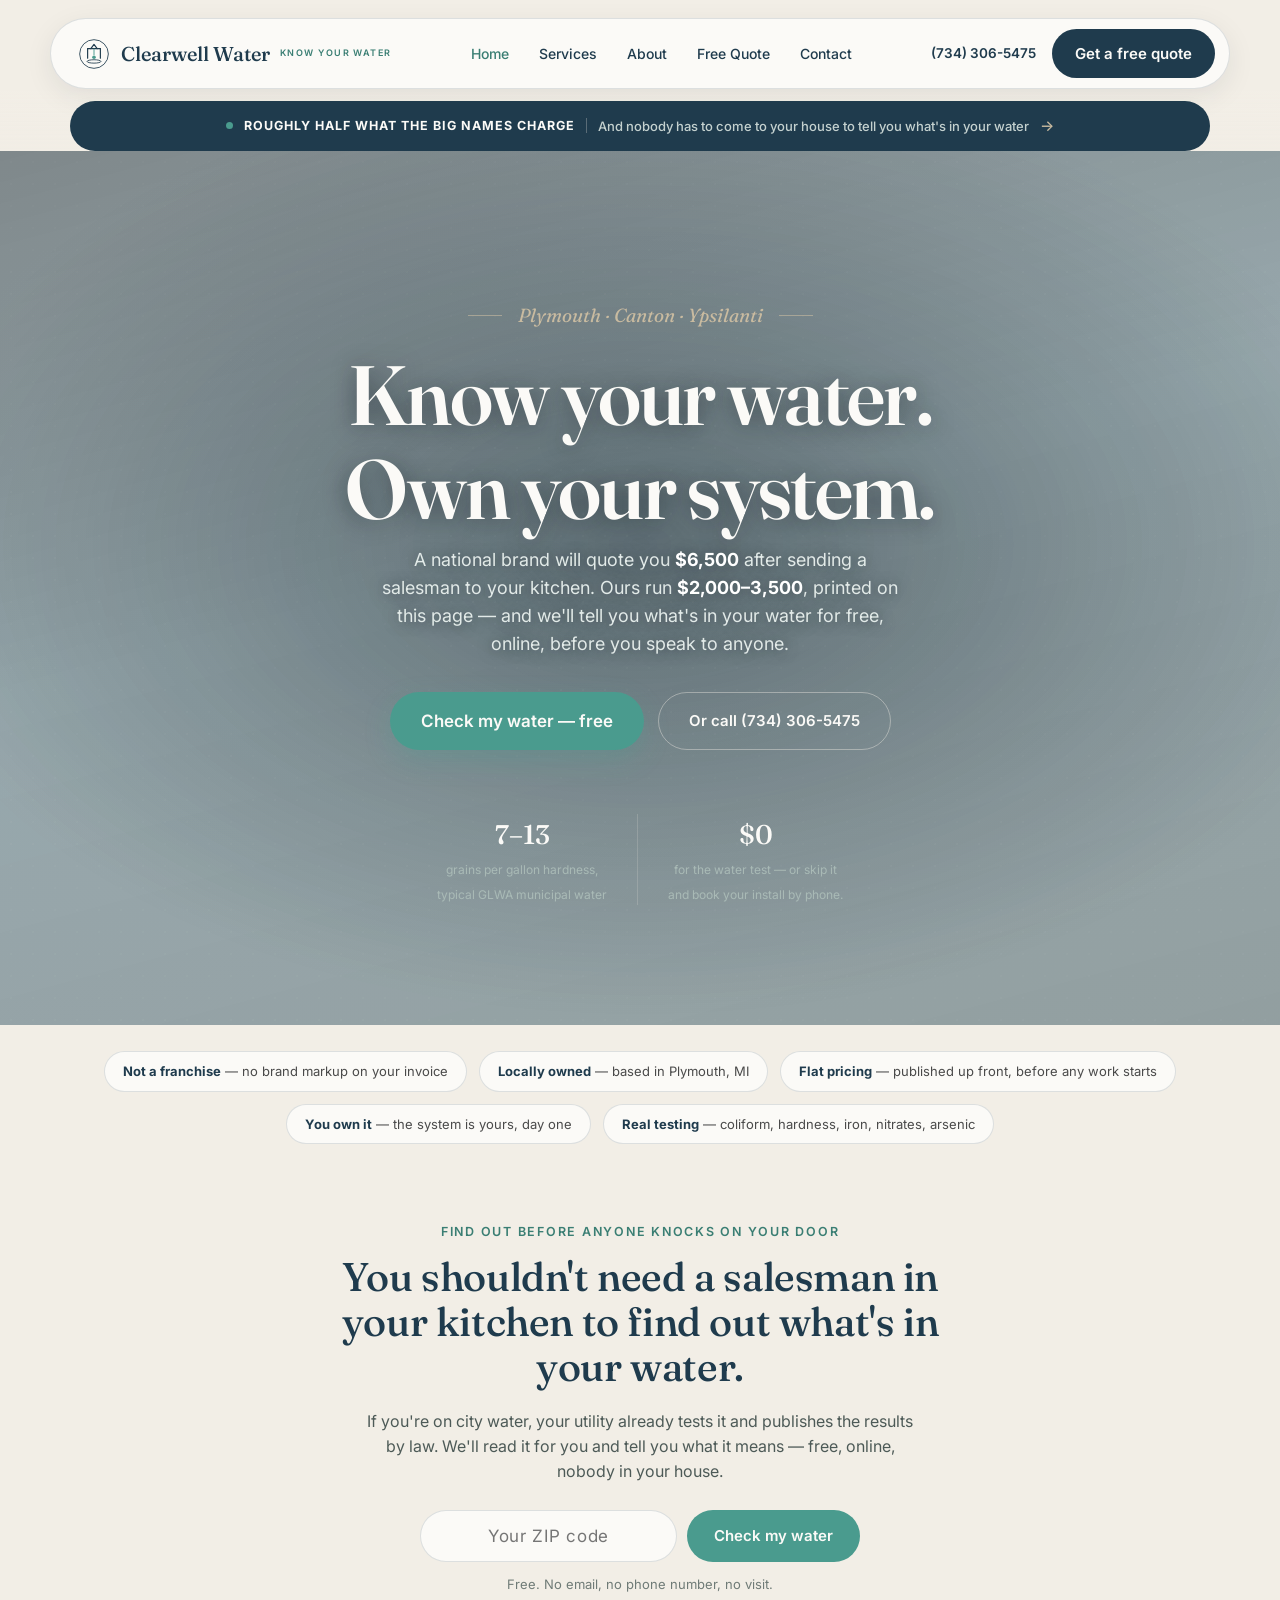
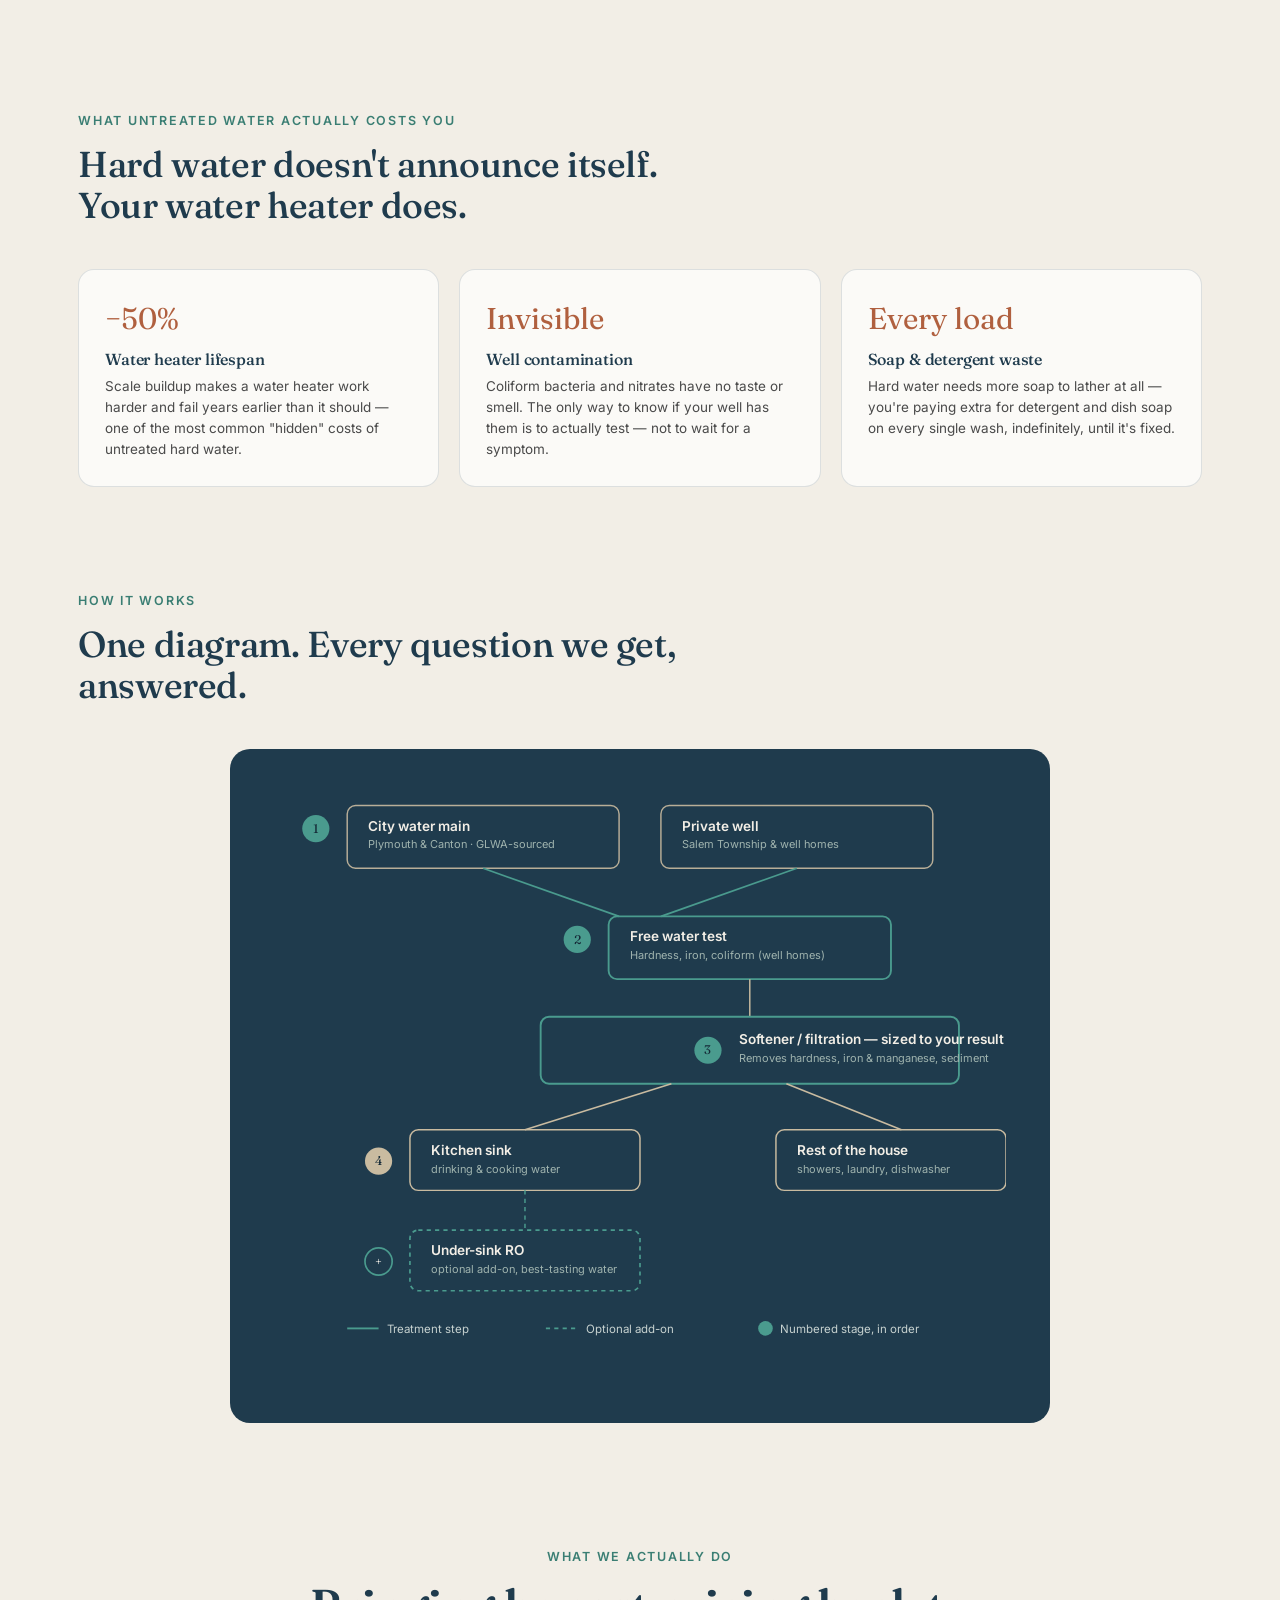
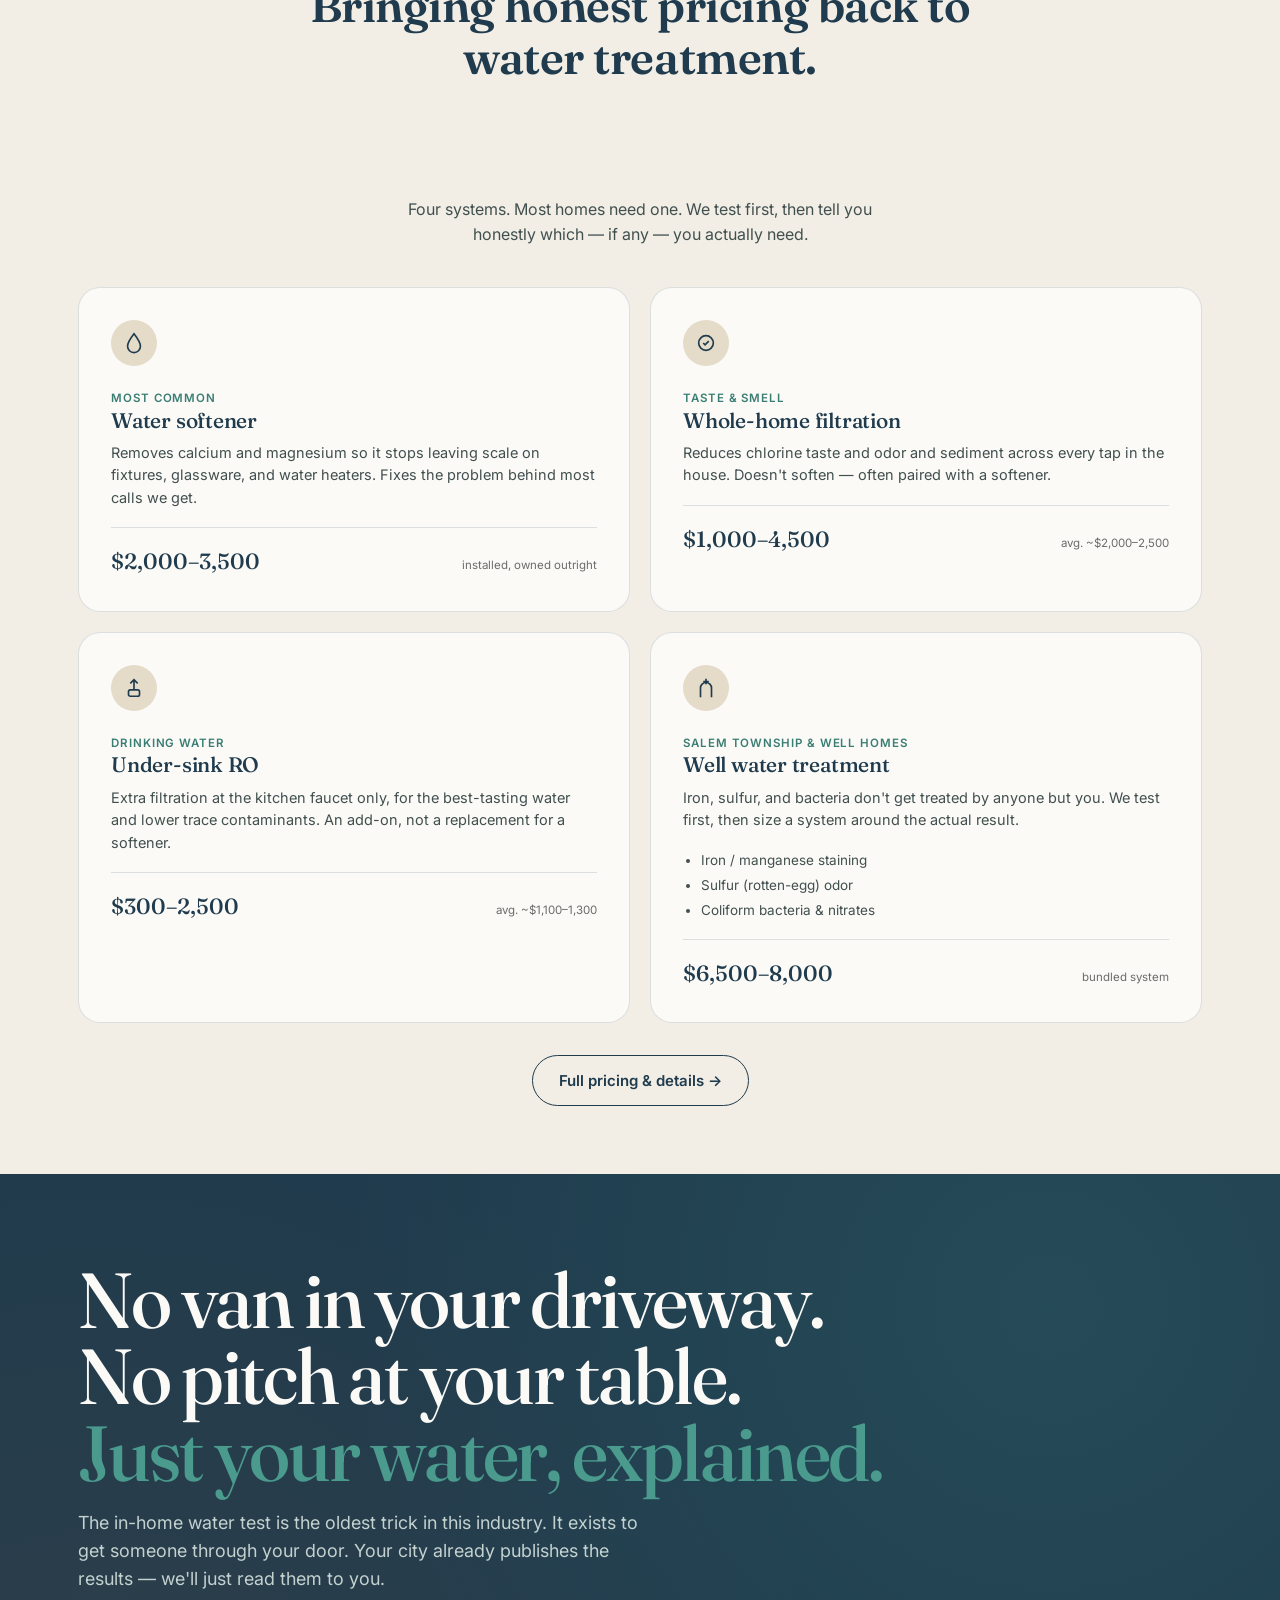
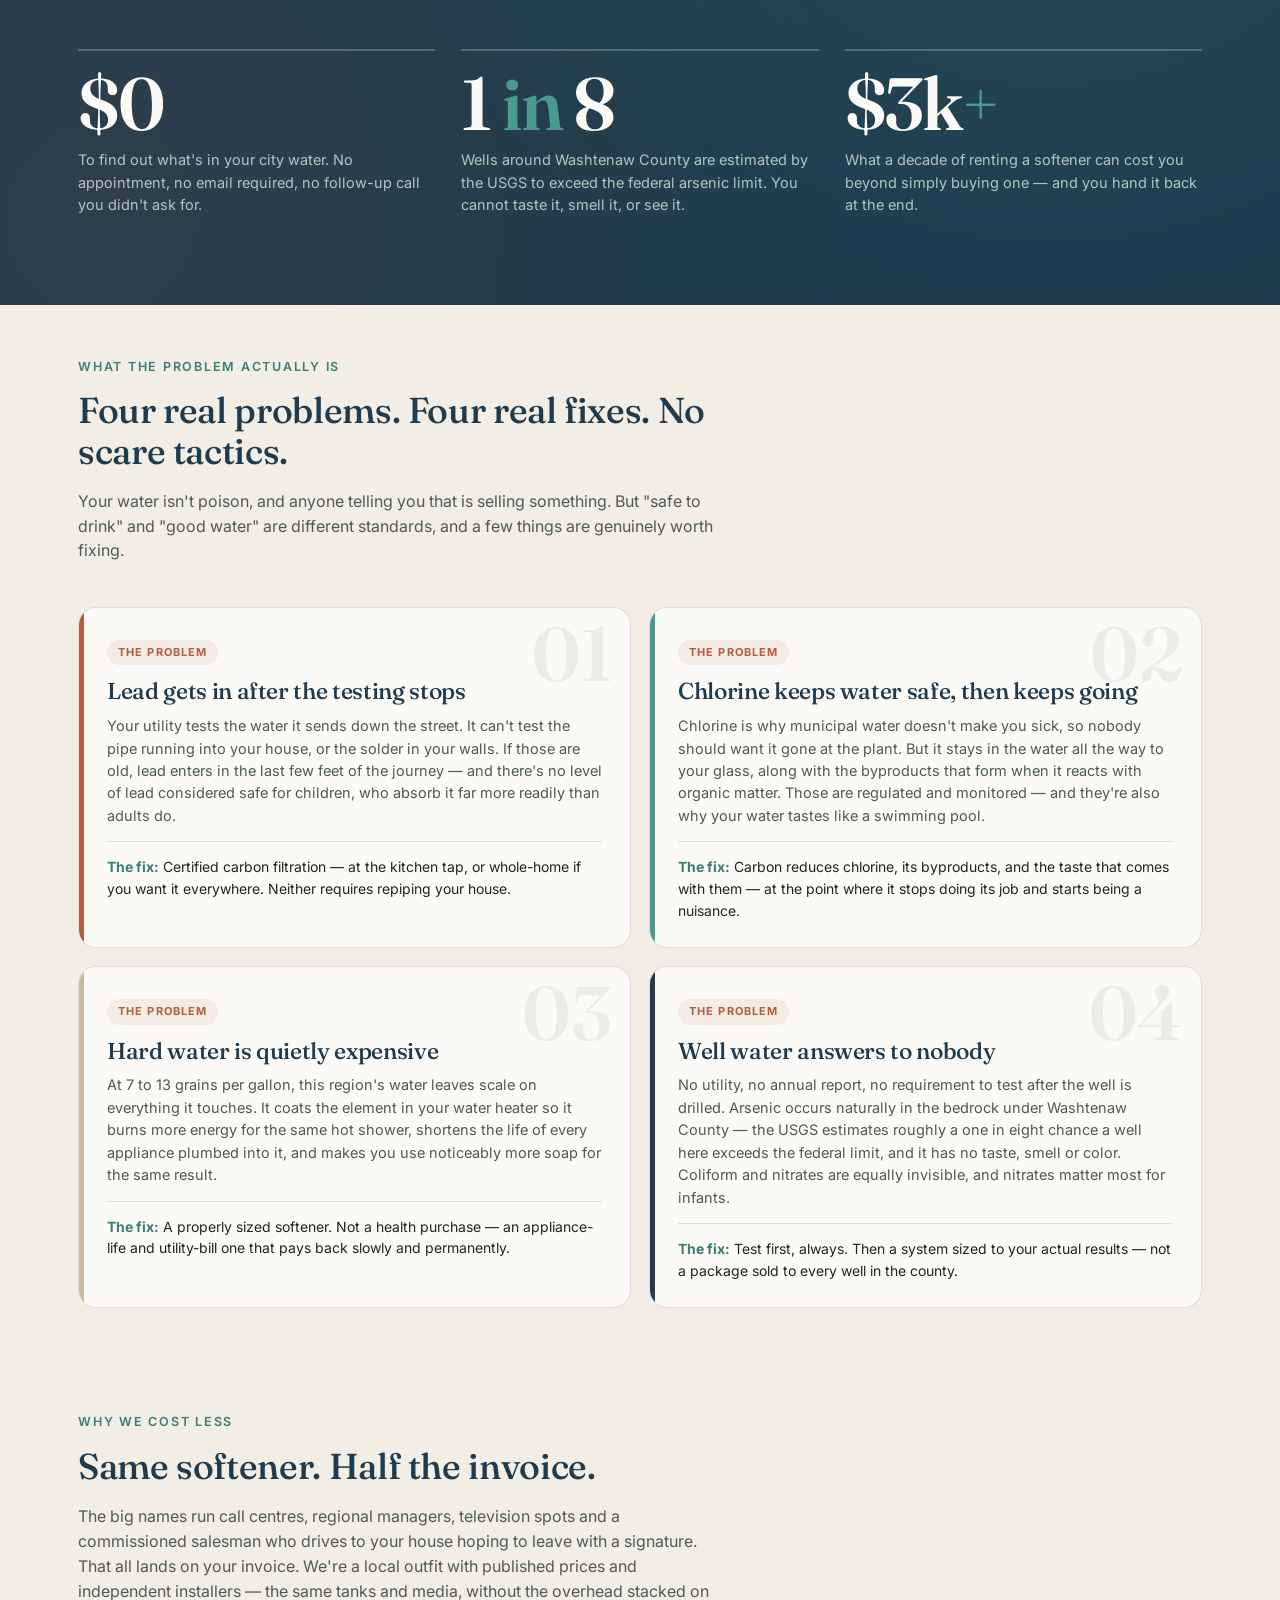
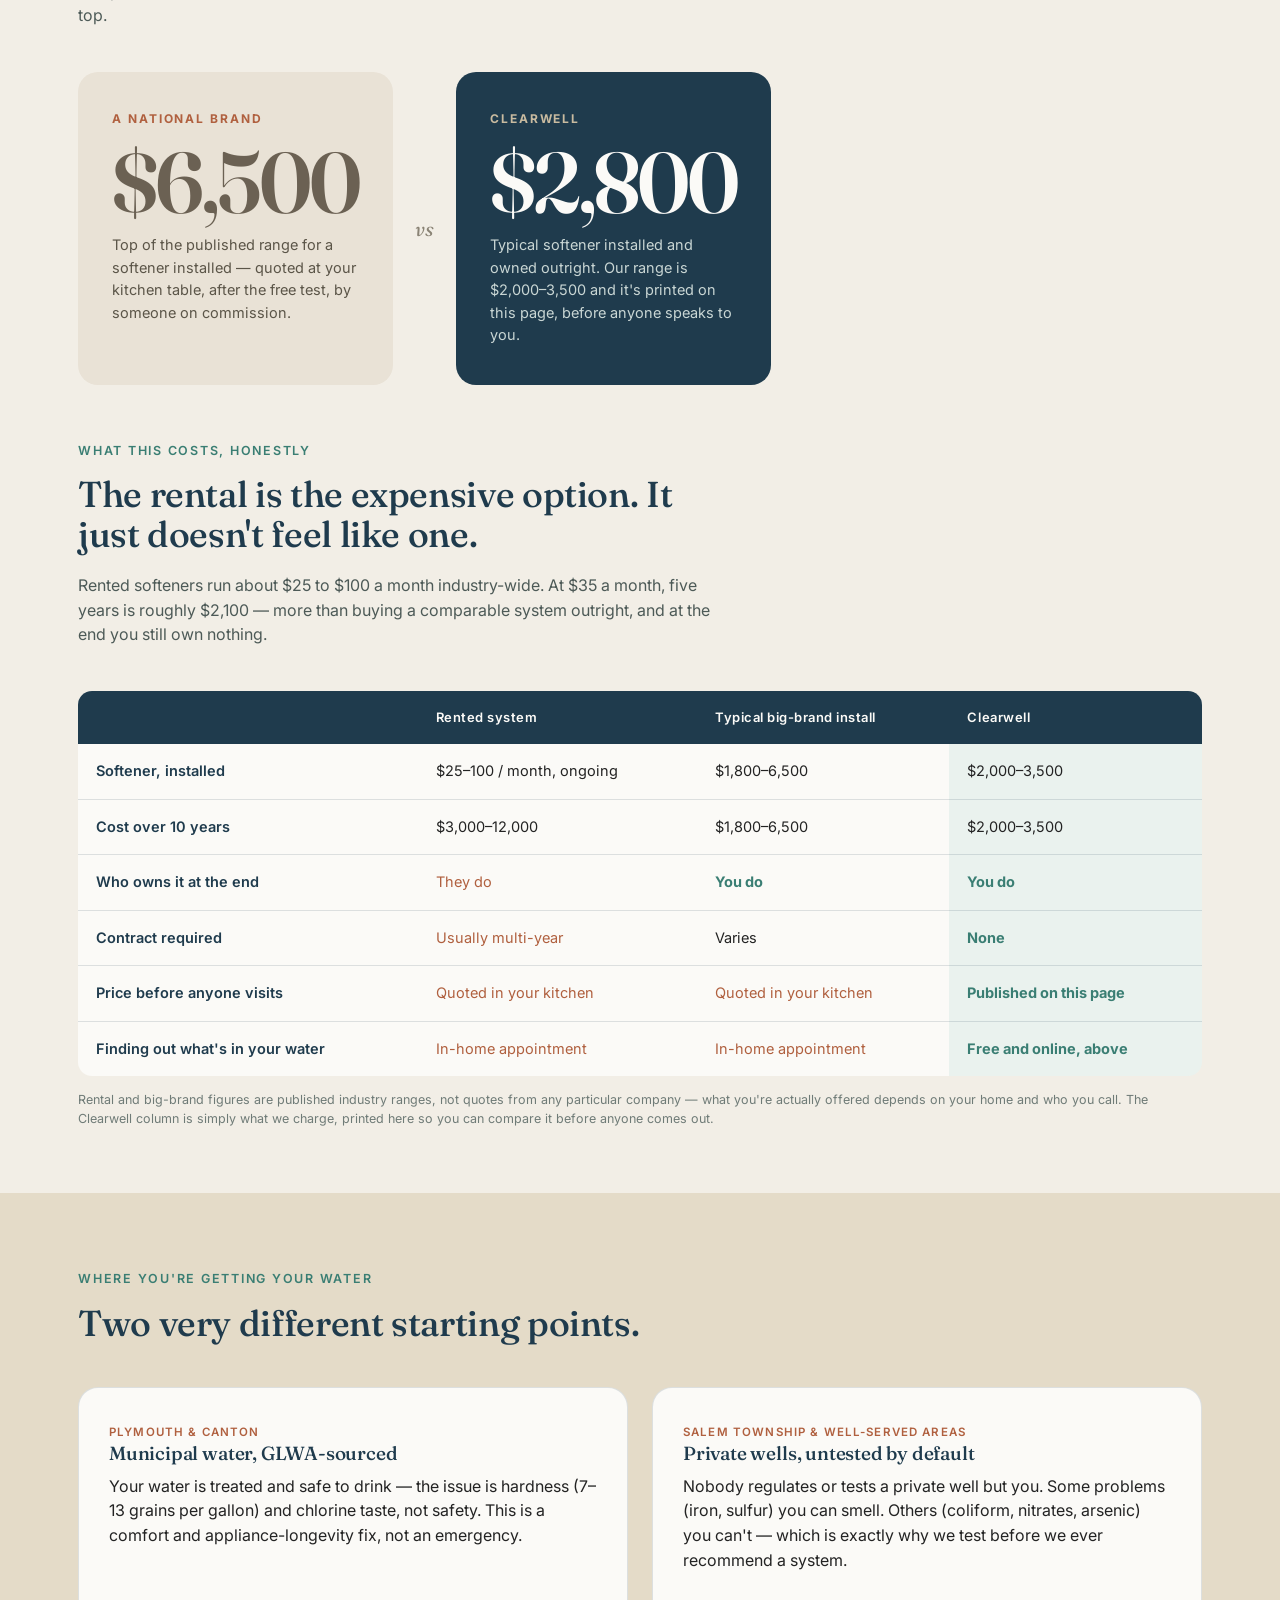
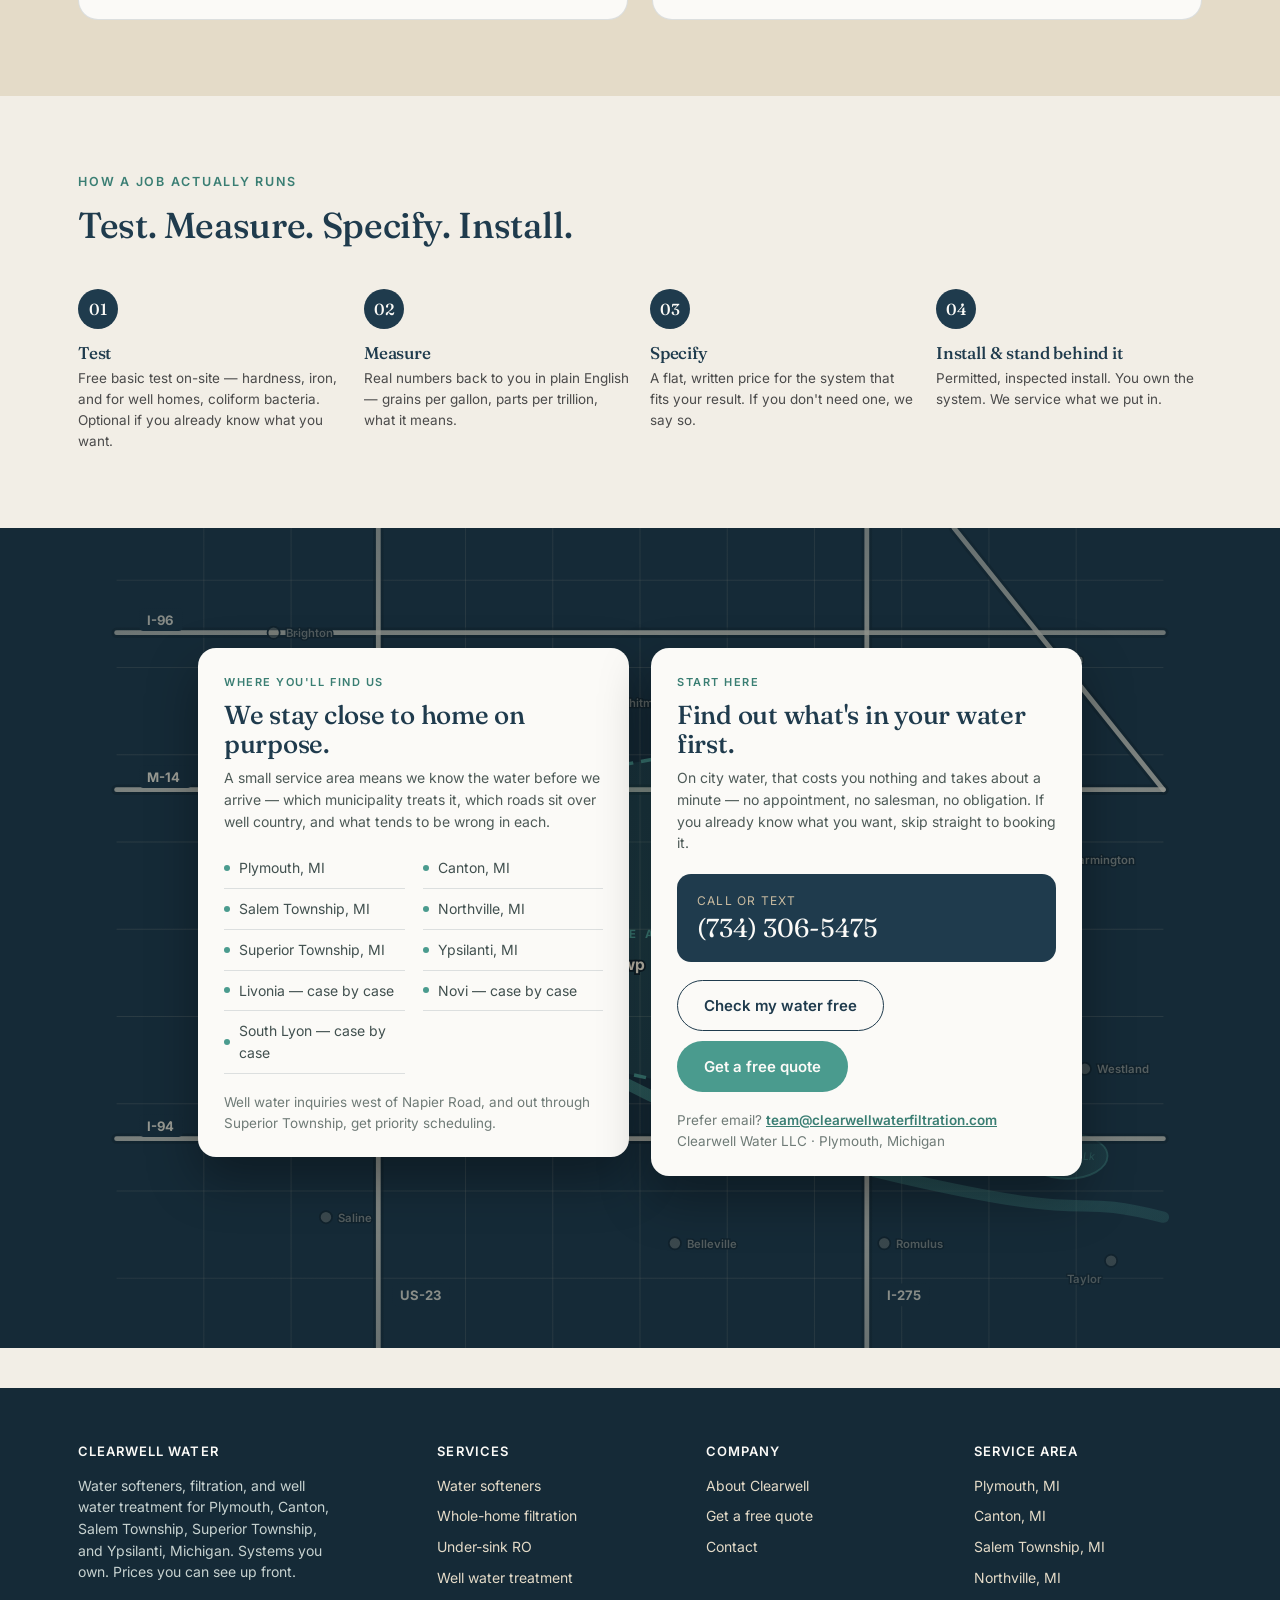
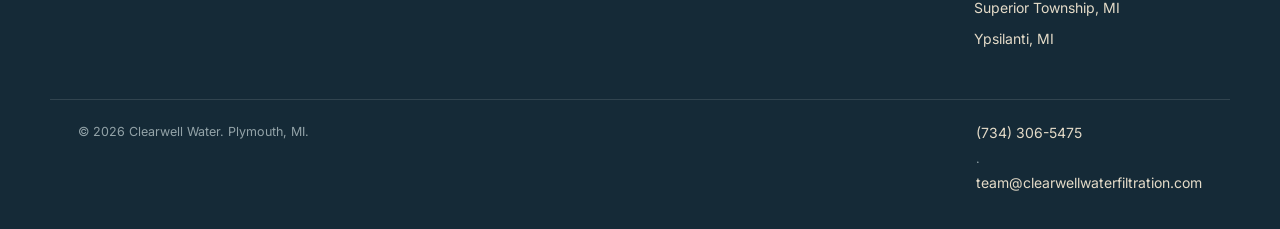
==== index.html @ 659367fb "Stop the header nav colliding at laptop widths The pill nav relied on space-between alone, so as roo" ====
<!DOCTYPE html>
<html lang="en">
<head>
<meta charset="UTF-8">
<meta name="viewport" content="width=device-width, initial-scale=1.0">
<title>Clearwell Water | Water Softeners &amp; Well Water Treatment in Plymouth &amp; Canton, MI</title>
<meta name="description" content="Water softeners, whole-home filtration, and well water treatment for Plymouth, Canton, Salem Township, Superior Township, and Ypsilanti, Michigan. Real testing, flat pricing, systems you own outright.">
<link rel="canonical" href="https://clearwellwaterfiltration.com/">
<meta property="og:title" content="Clearwell Water | Know Your Water. Own Your System.">
<meta property="og:description" content="Water softeners, filtration, and well water treatment for Plymouth, Canton, Salem Township, Superior Township, and Ypsilanti, MI. Flat published pricing. Call to book, or start with a free water test.">
<meta property="og:type" content="website">
<meta property="og:url" content="https://clearwellwaterfiltration.com/">
<style>
@import url('https://fonts.googleapis.com/css2?family=Fraunces:opsz,wght@9..144,300;9..144,400;9..144,500;9..144,600&family=Inter:wght@400;500;600&display=swap');

:root{
  --slate:#1F3B4D;
  --slate-deep:#152A37;
  --stone:#C9BBA0;
  --stone-light:#E4DBC8;
  --teal:#4A9B8E;
  --teal-deep:#3A7E73;
  --bone:#F2EEE6;
  --bone-white:#FBFAF7;
  --ink:#232323;
  --clay:#B0603F;
  --line: rgba(31,59,77,0.14);
  --max: 1180px;
}

*{box-sizing:border-box;}
html{scroll-behavior:smooth;}
body{
  margin:0;
  background:var(--bone);
  color:var(--ink);
  font-family:'Inter', sans-serif;
  font-size:16px;
  line-height:1.55;
  -webkit-font-smoothing:antialiased;
}
h1,h2,h3,h4{
  font-family:'Fraunces', serif;
  font-weight:500;
  color:var(--slate);
  line-height:1.12;
  margin:0 0 0.5em;
  letter-spacing:-0.01em;
}
p{margin:0 0 1em;}
a{color:inherit;}
img{max-width:100%; display:block;}
.wrap{max-width:var(--max); margin:0 auto; padding:0 28px;}
.eyebrow{
  font-family:'Inter', sans-serif;
  font-size:12.5px;
  font-weight:600;
  letter-spacing:0.14em;
  text-transform:uppercase;
  color:var(--teal-deep);
  display:block;
  margin-bottom:14px;
}
.btn{
  display:inline-flex;
  align-items:center;
  gap:8px;
  font-family:'Inter', sans-serif;
  font-weight:600;
  font-size:15px;
  padding:13px 26px;
  border-radius:44px;
  text-decoration:none;
  border:1.5px solid transparent;
  cursor:pointer;
  transition:transform .15s ease, background .15s ease, border-color .15s ease;
}
.btn:hover{transform:translateY(-1px);}
.btn:focus-visible{outline:2px solid var(--teal); outline-offset:3px;}
.btn-primary{background:var(--slate); color:var(--bone-white);}
.btn-primary:hover{background:var(--slate-deep);}
.btn-outline{background:transparent; border-color:var(--slate); color:var(--slate);}
.btn-outline:hover{background:var(--slate); color:var(--bone-white);}
.btn-teal{background:var(--teal); color:var(--bone-white);}
.btn-teal:hover{background:var(--teal-deep);}
.btn-xl{font-size:17px; padding:18px 38px; box-shadow:0 10px 26px rgba(74,155,142,.32);}

/* ---------- Header (floating pill nav) ---------- */
.header-perch{position:sticky; top:0; z-index:50; padding:18px 20px 0; background:linear-gradient(var(--bone) 60%, transparent);}
header.site{
  max-width:var(--max); margin:0 auto;
  background:var(--bone-white); border-radius:60px; border:1px solid var(--line);
  box-shadow:0 8px 28px rgba(21,42,55,0.08);
  padding:0 8px 0 26px;
}
/* gap, not just space-between: when the pill runs short of room the items
   were butting into each other instead of staying legible. */
.nav{display:flex; align-items:center; justify-content:space-between; gap:28px; padding:10px 0;}
.logo{
  display:flex; align-items:center; gap:10px; flex:none;
  font-family:'Fraunces', serif; font-weight:500; font-size:20px; color:var(--slate);
  text-decoration:none;
}
.logo .mark{width:34px; height:34px; flex:none;}
.logo > span, .logo{white-space:nowrap;}
.logo small{
  display:block; font-family:'Inter'; font-weight:600; font-size:9px;
  letter-spacing:0.16em; color:var(--teal-deep); margin-top:-2px;
}
nav.links{display:flex; align-items:center; gap:30px; flex:none;}
nav.links a{
  text-decoration:none; color:var(--slate); font-size:14px; font-weight:500;
  position:relative; padding:4px 0; white-space:nowrap;
}
nav.links a.active,nav.links a:hover{color:var(--teal-deep);}
.nav-cta{display:flex; align-items:center; gap:16px; flex:none;}
.nav-phone{font-size:13.5px; font-weight:600; color:var(--slate); text-decoration:none; white-space:nowrap;}
.nav-cta .btn-primary{border-radius:40px; padding:12px 22px;}
.burger{display:none; background:none; border:none; cursor:pointer; padding:6px;}
.burger span{display:block; width:22px; height:2px; background:var(--slate); margin:5px 0;}
.nav-call{display:none;}

.announce{
  max-width:calc(var(--max) - 40px); margin:12px auto 0; background:var(--slate);
  border-radius:40px; padding:13px 26px; display:flex; align-items:center;
  justify-content:center; gap:11px; text-decoration:none;
  transition:background .2s ease, transform .12s ease;
}
.announce:hover{background:var(--slate-deep); transform:translateY(-1px);}
.announce span{color:var(--bone-white); font-size:13px; font-weight:500;}
.announce .dot{width:7px; height:7px; border-radius:50%; background:var(--teal); flex:none;}
.announce .lead{font-weight:700; letter-spacing:.08em; text-transform:uppercase; font-size:12.5px;}
.announce .sep{width:1px; height:15px; background:rgba(242,238,230,0.28); flex:none;}
.announce .tail{color:#c4d1cf;}
.announce .arw{color:var(--stone); font-size:15px;}
@media(max-width:760px){
  .announce{padding:12px 20px; gap:9px;}
  .announce .sep, .announce .tail{display:none;}
}

/* ---------- Hero (full-bleed photo, blur-to-clear on scroll) ---------- */
/* Top padding has to clear the sticky pill nav AND the quiz bar above it,
   or the headline slides underneath them. */
.hero{position:relative; padding:150px 0 120px; overflow:hidden; isolation:isolate;}
.hero-bg-wrap{position:absolute; inset:0; z-index:-2; overflow:hidden;}
/* Deliberately soft and blue: the photo reads as water texture, not as a
   literal kitchen sink. It eases clearer on scroll but never fully resolves. */
.hero-bg-img{width:100%; height:100%; object-fit:cover; filter:blur(9px) saturate(1.15); transform:scale(1.16); will-change:transform, filter;}

/* Scroll-in reveal — the hero itself is excluded so it never starts hidden. */
.reveal{opacity:0; transform:translateY(22px); transition:opacity .7s cubic-bezier(.2,.7,.3,1), transform .7s cubic-bezier(.2,.7,.3,1);}
.reveal.in{opacity:1; transform:none;}
.hero.reveal{opacity:1; transform:none;}
@media (prefers-reduced-motion: reduce){
  .reveal{opacity:1; transform:none; transition:none;}
}
/* Two layers: a wash for mood, plus a soft scrim centred behind the
   headline so the type stays readable whatever the photo is doing. */
.hero-bg-overlay{
  position:absolute; inset:0;
  background:
    radial-gradient(ellipse 60% 54% at 50% 45%, rgba(10,24,33,0.42) 0%, rgba(10,24,33,0.16) 60%, rgba(10,24,33,0) 100%),
    linear-gradient(165deg, rgba(21,42,55,0.52) 0%, rgba(28,74,96,0.42) 45%, rgba(33,65,79,0.46) 100%);
}
.hero::after{
  content:""; position:absolute; inset:0; z-index:-1; opacity:0.4;
  background-image:radial-gradient(circle, rgba(242,238,230,0.06) 1px, transparent 1px);
  background-size:22px 22px;
}
.hero-inner{text-align:center; max-width:800px; margin:0 auto;}
.hero-kicker{font-family:'Fraunces',serif; font-style:italic; font-size:19px; color:var(--stone); margin-bottom:18px; display:flex; align-items:center; justify-content:center; gap:16px;}
.hero-kicker .rule{width:34px; height:1px; background:var(--stone); opacity:0.6;}
.hero h1{font-size:clamp(46px,7.5vw,84px); font-weight:600; color:var(--bone-white); margin:0 auto 10px; letter-spacing:-0.02em; text-shadow:0 2px 24px rgba(8,18,25,0.45);}
.hero .subcaps{font-family:'Inter',sans-serif; font-weight:600; font-size:clamp(14px,1.8vw,18px); letter-spacing:0.16em; text-transform:uppercase; color:var(--teal); margin-bottom:26px;}
.hero .lede{font-size:18px; max-width:520px; margin:0 auto; color:#e2eae8; text-shadow:0 1px 14px rgba(8,18,25,0.5);}
.hero-actions{display:flex; gap:14px; margin-top:34px; flex-wrap:wrap; justify-content:center;}
.hero-actions .btn{border-radius:44px; padding:15px 30px;}
.hero-actions .btn-outline{border-color:rgba(242,238,230,0.4); color:var(--bone-white);}
.hero-actions .btn-outline:hover{background:rgba(242,238,230,0.12);}
.hero-stats{display:flex; gap:0; margin-top:64px; flex-wrap:wrap; justify-content:center; max-width:760px; margin-left:auto; margin-right:auto;}
.hero-stats div{padding:0 30px; border-left:1px solid rgba(242,238,230,0.18);}
.hero-stats div:first-child{border-left:none;}
.hero-stats .num{font-family:'Fraunces',serif; font-size:27px; color:var(--bone-white); font-weight:500; display:block;}
.hero-stats .lbl{font-size:12px; color:#a9bab6;}

/* ---------- ZIP lookup ---------- */
.lookup{max-width:660px; margin:0 auto; text-align:center;}
.zipbar{display:flex; gap:10px; max-width:440px; margin:26px auto 0; flex-wrap:wrap;}
.zipbar input{
  flex:1; min-width:170px; padding:15px 18px; font-family:inherit; font-size:17px;
  border:1.5px solid var(--line); border-radius:40px; background:var(--bone-white);
  color:var(--ink); outline:none; text-align:center; letter-spacing:.04em;
}
.zipbar input:focus{border-color:var(--teal); box-shadow:0 0 0 3px rgba(74,155,142,.16);}
.zipbar .btn{flex:none;}
.zipnote{font-size:13px; color:#6f7b77; margin-top:12px;}
.result{
  display:none; margin:28px auto 0; max-width:600px; text-align:left;
  background:var(--bone-white); border:1px solid var(--line); border-radius:16px;
  padding:26px 28px; box-shadow:0 10px 30px rgba(21,42,55,.07);
}
.result.on{display:block; animation:rise .45s cubic-bezier(.2,.7,.3,1) both;}
@keyframes rise{from{opacity:0; transform:translateY(14px);} to{opacity:1; transform:none;}}
.result h3{font-size:23px; margin-bottom:4px;}
.result .sys{font-size:13px; color:#6f7b77; margin-bottom:18px;}
.result ul{list-style:none; padding:0; margin:0 0 20px;}
.result li{display:flex; gap:11px; padding:11px 0; border-bottom:1px solid var(--line); font-size:14.5px; line-height:1.5;}
.result li:last-child{border-bottom:0;}
.result li b{color:var(--slate);}
.result .ic{flex:none; width:22px; height:22px; border-radius:50%; display:flex; align-items:center; justify-content:center; font-size:12px; margin-top:1px;}
.ic-warn{background:rgba(176,96,63,.14); color:var(--clay);}
.ic-ok{background:rgba(74,155,142,.14); color:var(--teal-deep);}
.result .acts{display:flex; gap:10px; flex-wrap:wrap; margin-top:4px;}

/* ---------- Big statement band ---------- */
.shout{background:var(--slate); color:var(--bone-white); padding:88px 0; position:relative; overflow:hidden;}
.shout::before{
  content:""; position:absolute; inset:0; opacity:.5;
  background:radial-gradient(circle at 82% 18%, rgba(74,155,142,.34) 0%, transparent 58%),
             radial-gradient(circle at 8% 88%, rgba(176,96,63,.22) 0%, transparent 55%);
}
.shout .wrap{position:relative; z-index:1;}
.shout h2{
  color:var(--bone-white); font-size:clamp(36px,6.4vw,78px); line-height:.98;
  letter-spacing:-.028em; max-width:960px; margin:0 0 18px;
}
.shout h2 em{font-style:normal; color:var(--teal);}
.shout .lede{color:#c3d1cf; font-size:18px; max-width:560px;}
.bignums{display:grid; grid-template-columns:repeat(3,1fr); gap:26px; margin-top:56px;}
@media(max-width:820px){.bignums{grid-template-columns:1fr; gap:14px;}}
.bignum{border-top:2px solid rgba(228,219,200,.28); padding-top:20px;}
.bignum .n{
  display:block; font-family:'Fraunces',serif; font-weight:600;
  font-size:clamp(46px,6.6vw,74px); line-height:.9; color:var(--bone-white);
  letter-spacing:-.03em; margin-bottom:12px;
}
.bignum .n span{color:var(--teal);}
.bignum p{font-size:14.5px; color:#b6c5c2; margin:0;}

/* ---------- Price face-off ---------- */
.faceoff{display:grid; grid-template-columns:1fr auto 1fr; gap:0; align-items:stretch; margin-top:44px;}
@media(max-width:760px){.faceoff{grid-template-columns:1fr;}}
.fo{padding:38px 34px; border-radius:20px;}
.fo .who{font-size:12px; font-weight:700; letter-spacing:.16em; text-transform:uppercase; margin-bottom:16px; display:block;}
.fo .amt{display:block; font-family:'Fraunces',serif; font-weight:600; font-size:clamp(50px,8vw,86px); line-height:.88; letter-spacing:-.035em; margin-bottom:14px;}
.fo p{font-size:14.5px; margin:0;}
.fo-them{background:#E9E2D6; color:#5b5548;}
.fo-them .who{color:var(--clay);}
.fo-them .amt{color:#6b6153;}
.fo-us{background:var(--slate); color:#c9d6d4;}
.fo-us .who{color:var(--stone);}
.fo-us .amt{color:var(--bone-white);}
.fo-vs{
  display:flex; align-items:center; justify-content:center; padding:0 22px;
  font-family:'Fraunces',serif; font-size:20px; font-style:italic; color:#8a8375;
}

/* ---------- Problem / solution ---------- */
.ps-grid{display:grid; grid-template-columns:repeat(2,1fr); gap:18px;}
@media(max-width:820px){.ps-grid{grid-template-columns:1fr;}}
.ps{
  position:relative; background:var(--bone-white); border:1px solid var(--line);
  border-radius:18px; padding:30px 28px 26px; overflow:hidden;
  transition:transform .18s ease, box-shadow .18s ease;
}
.ps:hover{transform:translateY(-3px); box-shadow:0 16px 38px rgba(21,42,55,.12);}
.ps::before{content:""; position:absolute; left:0; top:0; bottom:0; width:5px; background:var(--clay);}
.ps:nth-child(2)::before{background:var(--teal);}
.ps:nth-child(3)::before{background:var(--stone);}
.ps:nth-child(4)::before{background:var(--slate);}
.ps .num{
  position:absolute; right:18px; top:8px; font-family:'Fraunces',serif; font-weight:600;
  font-size:76px; line-height:1; color:var(--slate); opacity:.07; pointer-events:none;
}
.ps .tagline{font-size:11px; font-weight:700; letter-spacing:.1em; text-transform:uppercase; color:var(--clay); background:rgba(176,96,63,.1); padding:4px 11px; border-radius:20px; display:inline-block; margin-bottom:14px;}
.ps h3{font-size:23px; margin-bottom:10px; letter-spacing:-.015em;}
.ps p{font-size:14.5px; color:#4d5a57; margin-bottom:14px;}
.ps .fix{border-top:1px solid var(--line); padding-top:14px; font-size:14px;}
.ps .fix b{color:var(--teal-deep);}

/* ---------- Price comparison ---------- */
.cmp{overflow-x:auto; -webkit-overflow-scrolling:touch;}
.cmp table{width:100%; min-width:560px; border-collapse:collapse; background:var(--bone-white); border-radius:14px; overflow:hidden;}
.cmp th, .cmp td{padding:16px 18px; text-align:left; font-size:14.5px; border-bottom:1px solid var(--line);}
.cmp th{background:var(--slate); color:var(--bone-white); font-weight:600; font-size:13px; letter-spacing:.04em;}
.cmp td:first-child{font-weight:600; color:var(--slate);}
.cmp .us{background:rgba(74,155,142,.09);}
.cmp .us td{border-bottom-color:rgba(74,155,142,.22);}
.cmp tr:last-child td{border-bottom:0;}
.cmp .tick{color:var(--teal-deep); font-weight:700;}
.cmp .cross{color:var(--clay);}
.cmp-note{font-size:12.5px; color:#6f7b77; margin-top:14px;}

/* ---------- Closing contact block ---------- */
.closer{position:relative; background:var(--slate-deep); overflow:hidden; padding:120px 0 120px; min-height:820px;}
/* The headline sits in its own darkened lane so it never lands on a town
   label — the map underneath is dense on purpose. */
.closer-head{
  position:relative; z-index:2; text-align:center; max-width:900px;
  margin:0 auto 300px; padding:26px 30px 30px; border-radius:24px;
  background:radial-gradient(ellipse 78% 120% at 50% 50%, rgba(10,22,30,.92) 0%, rgba(10,22,30,.72) 55%, rgba(10,22,30,0) 100%);
}
@media(max-width:880px){
  .closer{min-height:0; padding:70px 0 90px;}
  .closer-head{margin-bottom:40px;}
}
.closer-head .kick{
  display:inline-block; font-size:11.5px; font-weight:700; letter-spacing:.18em;
  text-transform:uppercase; color:var(--slate-deep); background:var(--stone);
  padding:7px 16px; border-radius:30px; margin-bottom:20px;
}
.closer-head h2{
  font-size:clamp(38px,6vw,72px); color:var(--bone-white); line-height:.98;
  letter-spacing:-.025em; margin:0;
}
.closer-head h2 em{font-style:normal; color:var(--teal);}
/* meet, not slice: the whole county fits in frame rather than being cropped,
   so every town we label is actually on screen. */
.closer-map{
  position:absolute; inset:0; width:100%; height:100%;
  opacity:1; pointer-events:none;
}
.closer::after{
  content:""; position:absolute; inset:0;
  background:radial-gradient(ellipse 90% 70% at 50% 50%, rgba(21,42,55,.10) 0%, rgba(21,42,55,.62) 100%);
}
.closer-inner{position:relative; z-index:2; display:grid; grid-template-columns:1fr 1fr; gap:22px; align-items:start; max-width:940px; margin:0 auto;}
@media(max-width:880px){.closer-inner{grid-template-columns:1fr;}}
.closer-card{background:var(--bone-white); border-radius:18px; padding:26px 26px 24px; box-shadow:0 22px 50px rgba(0,0,0,.34);}
.closer-card h2{font-size:clamp(21px,2.3vw,26px); margin-bottom:8px;}
.closer-card p{font-size:14px; color:#4d5a57;}
.closer-card .eyebrow{font-size:11px; margin-bottom:10px;}
.bigcall{
  display:flex; align-items:center; gap:14px; margin:20px 0 18px; padding:18px 20px;
  background:var(--slate); border-radius:14px; text-decoration:none;
}
.bigcall .num{font-family:'Fraunces',serif; font-size:26px; color:var(--bone-white); line-height:1;}
.bigcall .lbl{font-size:12px; color:var(--stone); letter-spacing:.1em; text-transform:uppercase; display:block; margin-bottom:4px;}
.areas{list-style:none; padding:0; margin:16px 0 0; display:grid; grid-template-columns:1fr 1fr; gap:0 18px;}
.areas li{padding:9px 0; border-bottom:1px solid var(--line); font-size:14px; color:#41504f; display:flex; gap:9px; align-items:center;}
.areas li::before{content:""; width:6px; height:6px; border-radius:50%; background:var(--teal); flex:none;}
@media(max-width:520px){.areas{grid-template-columns:1fr;}}

/* ---------- Sections ---------- */
section{padding:76px 0;}
section.tight{padding:52px 0;}
.section-head{max-width:640px; margin-bottom:44px;}
.section-head h2{font-size:clamp(26px,3.2vw,36px);}
.band-stone{background:var(--stone-light);}
.band-slate{background:var(--slate); color:var(--bone-white);}
.band-slate h2, .band-slate h3{color:var(--bone-white);}
.band-slate .eyebrow{color:var(--stone);}

/* ---------- Trust strip (pill badges) ---------- */
.trust-strip{display:flex; gap:12px; align-items:center; flex-wrap:wrap; justify-content:center; padding:26px 0;}
.trust-strip span{background:var(--bone-white); border:1px solid var(--line); border-radius:40px; padding:9px 18px; font-size:13px; color:#4a4a4a;}
.trust-strip strong{color:var(--slate);}

/* ---------- Bold statement band ---------- */
.statement{text-align:center; padding:20px 0 10px;}
.statement h2{font-size:clamp(28px,4.4vw,46px); font-weight:600; max-width:780px; margin:0 auto;}

/* ---------- Service cards (grid, not list) ---------- */
.svc-grid{display:grid; grid-template-columns:1fr 1fr; gap:20px;}
.svc-card{background:var(--bone-white); border:1px solid var(--line); border-radius:22px; padding:32px; position:relative;}
.svc-card .icon-badge{width:46px; height:46px; border-radius:50%; background:var(--stone-light); display:flex; align-items:center; justify-content:center; margin-bottom:18px;}
.svc-card .icon-badge svg{width:22px; height:22px;}
.svc-card h3{font-size:21px; margin-bottom:8px;}
.svc-card .tag{font-size:11.5px; font-weight:600; letter-spacing:.08em; text-transform:uppercase; color:var(--teal-deep);}
.svc-card p.desc{color:#41504f; font-size:14.5px; margin:10px 0 18px;}
.svc-card ul{margin:0 0 18px; padding-left:18px; font-size:13.5px; color:#41504f;}
.svc-card ul li{margin-bottom:4px;}
.svc-card .price-row{display:flex; align-items:baseline; justify-content:space-between; border-top:1px solid var(--line); padding-top:16px;}
.svc-card .price-row .price{font-family:'Fraunces',serif; font-size:22px; color:var(--slate); font-weight:500;}
.svc-card .price-row small{font-size:11.5px; color:#6b6b6b;}

/* ---------- Process (rounded numbered badges) ---------- */
.process{display:grid; grid-template-columns:repeat(4,1fr); gap:20px;}
.process div{padding:0;}
.process .n{
  width:40px; height:40px; border-radius:50%; background:var(--slate); color:var(--bone-white);
  display:flex; align-items:center; justify-content:center; font-family:'Fraunces',serif; font-size:16px; font-weight:500;
  margin-bottom:14px;
}
.process h4{font-size:17px; margin:0 0 6px;}
.process p{font-size:13.5px; color:#4a4a4a; margin:0;}

/* ---------- Harms / cost-of-inaction ---------- */
.harm-grid{display:grid; grid-template-columns:repeat(3,1fr); gap:20px;}
.harm-card{background:var(--bone-white); border:1px solid var(--line); border-radius:16px; padding:26px;}
.harm-card .stat{font-family:'Fraunces',serif; font-size:30px; color:var(--clay); display:block; margin-bottom:8px;}
.harm-card h4{font-size:16px; margin-bottom:8px;}
.harm-card p{font-size:13.5px; color:#4a4a4a; margin:0;}

/* ---------- Cards for areas / segments ---------- */
.two-col{display:grid; grid-template-columns:1fr 1fr; gap:24px;}
.panel{background:var(--bone-white); border:1px solid var(--line); border-radius:20px; padding:30px;}
.panel h3{font-size:19px;}
.panel .tag{font-size:11.5px; letter-spacing:.1em; text-transform:uppercase; font-weight:600; color:var(--clay);}

/* ---------- Footer ---------- */
footer.site{background:var(--slate-deep); color:var(--stone-light); padding:56px 0 26px; margin-top:40px;}
.foot-grid{display:grid; grid-template-columns:1.4fr 1fr 1fr 1fr; gap:40px;}
footer.site h4{color:var(--bone-white); font-family:'Inter'; font-size:13px; letter-spacing:.08em; text-transform:uppercase; font-weight:600; margin-bottom:16px;}
footer.site a{color:var(--stone-light); text-decoration:none; font-size:14px; display:block; margin-bottom:9px;}
footer.site a:hover{color:var(--bone-white);}
.foot-bottom{border-top:1px solid rgba(255,255,255,0.12); margin-top:40px; padding-top:22px; font-size:12.5px; color:#93a3a8; display:flex; justify-content:space-between; flex-wrap:wrap; gap:10px;}

/* ---------- Forms ---------- */
.form-card{background:var(--bone-white); border:1px solid var(--line); border-radius:20px; padding:40px;}
.field{margin-bottom:20px;}
.field label{display:block; font-size:13px; font-weight:600; color:var(--slate); margin-bottom:6px;}
.field input, .field select, .field textarea{
  width:100%; padding:12px 14px; border:1.5px solid var(--line); border-radius:3px;
  font-family:'Inter'; font-size:14.5px; background:#fff; color:var(--ink);
}
.field input:focus, .field select:focus, .field textarea:focus{outline:none; border-color:var(--teal);}
.field-row{display:grid; grid-template-columns:1fr 1fr; gap:16px;}
fieldset{border:1.5px solid var(--line); border-radius:3px; padding:16px 18px; margin:0 0 20px;}
fieldset legend{font-size:13px; font-weight:600; color:var(--slate); padding:0 6px;}
.check-row{display:flex; align-items:center; gap:8px; margin-bottom:8px; font-size:14px;}
.check-row input{width:auto;}
#formSuccess{display:none; text-align:center; padding:40px 20px;}
#formSuccess h3{font-size:22px;}

/* ---------- Responsive ---------- */
/* Between tablet and desktop the pill nav runs out of room before the
   burger appears — tighten it rather than let items wrap. */
@media (max-width: 1240px){
  nav.links{gap:18px;}
  nav.links a{font-size:13.5px;}
  .nav-cta{gap:10px;}
  .nav-phone{font-size:12.5px; white-space:nowrap;}
  .nav-cta .btn-primary{padding:11px 16px; font-size:13.5px; white-space:nowrap;}
  header.site{padding:0 8px 0 18px;}
}
/* The drawer definition lives at the SAME breakpoint that hides the nav.
   Splitting them once left widths where the menu was hidden with no rule
   able to reopen it. */
/* On a phone the pill nav only has room for the logo and the burger — the
   quote CTA lives in the drawer instead, or the header overflows the screen. */
@media (max-width: 560px){
  .nav-cta .btn-primary{display:none;}
  .header-perch{padding:12px 12px 0;}
  header.site{padding:0 6px 0 16px;}
  .logo{font-size:17px;}
  .announce{padding:11px 16px;}
  .announce .lead{font-size:11.5px; letter-spacing:.05em;}
  .hero-actions{flex-direction:column; align-items:stretch;}
  .hero-actions .btn{width:100%;}
}
@media (max-width: 1080px){
  nav.links{
    display:none;
    position:fixed; inset:64px 0 auto 0; background:var(--bone); flex-direction:column;
    align-items:stretch; padding:10px 0 18px; gap:0; z-index:60;
    border-top:1px solid var(--line); box-shadow:0 18px 40px rgba(21,42,55,.16);
  }
  nav.links.open{display:flex; animation:navDrop .22s ease both;}
  nav.links a{padding:14px 28px; width:100%; font-size:16px;}
  @keyframes navDrop{from{opacity:0; transform:translateY(-8px);} to{opacity:1; transform:none;}}
  .burger{display:block;}
  .nav-phone{display:none;}
  .nav-call{display:block; color:var(--teal-deep); font-weight:600;}
}
@media (max-width: 900px){
  .hero{padding:120px 0 80px;}
  .hero-stats{gap:18px 0;}
  .hero-stats div{border-left:none; padding:0 18px; width:45%;}
  .foot-grid{grid-template-columns:1fr 1fr;}
  .process{grid-template-columns:1fr 1fr;}
  .process div{border-bottom:1px solid var(--line);}
  .two-col{grid-template-columns:1fr;}
  .svc-grid{grid-template-columns:1fr;}
}
  @media (max-width: 720px){
  .harm-grid{grid-template-columns:1fr;}
  .field-row{grid-template-columns:1fr;}
  .foot-grid{grid-template-columns:1fr 1fr;}
}

</style>
<script type="application/ld+json">
{
  "@context": "https://schema.org",
  "@type": "LocalBusiness",
  "name": "Clearwell Water",
  "description": "Residential water softener, filtration, and well water treatment company serving Plymouth, Canton, Salem Township, Superior Township, and Ypsilanti, Michigan.",
  "areaServed": ["Plymouth, MI", "Canton, MI", "Salem Township, MI", "Northville, MI", "Superior Township, MI", "Ypsilanti, MI"],
  "priceRange": "$$",
  "telephone": "+1-734-306-5475",
  "address": {
    "@type": "PostalAddress",
    "addressLocality": "Plymouth",
    "addressRegion": "MI",
    "addressCountry": "US"
  }
}
</script>
</head>
<body>

<div class="header-perch">
<header class="site">
  <div class="nav" style="padding-left:0; padding-right:6px;">
    <a href="index.html" class="logo">
      <svg class="mark" viewBox="0 0 64 64">
        <circle cx="32" cy="32" r="27" fill="none" stroke="#1F3B4D" stroke-width="1.6"/>
        <path d="M26 22 L32 14 L38 22" fill="none" stroke="#1F3B4D" stroke-width="2.2" stroke-linecap="round" stroke-linejoin="round"/>
        <line x1="20" y1="22" x2="44" y2="22" stroke="#1F3B4D" stroke-width="2.2" stroke-linecap="round"/>
        <line x1="20" y1="22" x2="20" y2="40" stroke="#1F3B4D" stroke-width="2.2" stroke-linecap="round"/>
        <line x1="44" y1="22" x2="44" y2="40" stroke="#1F3B4D" stroke-width="2.2" stroke-linecap="round"/>
        <line x1="32" y1="22" x2="32" y2="34" stroke="#4A9B8E" stroke-width="1.8"/>
        <circle cx="32" cy="38" r="3.4" fill="#4A9B8E"/>
        <ellipse cx="32" cy="46" rx="13" ry="3.2" fill="none" stroke="#1F3B4D" stroke-width="1.6"/>
      </svg>
      Clearwell Water <small>KNOW YOUR WATER</small>
    </a>
    <nav class="links" id="navLinks">
      <a href="index.html" class="active">Home</a>
      <a href="services.html">Services</a>
      <a href="about.html">About</a>
      <a href="book.html">Free Quote</a>
      <a href="contact.html">Contact</a>
      <a href="tel:+17343065475" class="nav-call">Call (734) 306-5475</a>
    </nav>
    <div class="nav-cta">
      <a href="tel:+17343065475" class="nav-phone">(734) 306-5475</a>
      <a href="book.html" class="btn btn-primary">Get a free quote</a>
      <button class="burger" id="burgerBtn" aria-label="Menu"><span></span><span></span><span></span></button>
    </div>
  </div>
</header>
<a class="announce" href="#checkWater">
  <span class="dot"></span>
  <span class="lead">Roughly half what the big names charge</span>
  <span class="sep"></span>
  <span class="tail">And nobody has to come to your house to tell you what's in your water</span>
  <span class="arw">&rarr;</span>
</a>
</div>

<section class="hero" id="heroSection">
  <div class="hero-bg-wrap">
    <img class="hero-bg-img" id="heroBgImg" src="https://images.unsplash.com/photo-1521207418485-99c705420785?w=1600&q=80&auto=format&fit=crop" alt="Kitchen faucet running water">
    <div class="hero-bg-overlay"></div>
  </div>
  <div class="wrap hero-inner">
    <p class="hero-kicker"><span class="rule"></span>Plymouth &middot; Canton &middot; Ypsilanti<span class="rule"></span></p>
    <h1>Know your water.<br>Own your system.</h1>
    <p class="lede">A national brand will quote you <strong style="color:#fff;">$6,500</strong> after sending a salesman to your kitchen. Ours run <strong style="color:#fff;">$2,000&ndash;3,500</strong>, printed on this page &mdash; and we'll tell you what's in your water for free, online, before you speak to anyone.</p>
    <div class="hero-actions">
      <a href="#checkWater" class="btn btn-teal btn-xl">Check my water &mdash; free</a>
      <a href="tel:+17343065475" class="btn btn-outline">Or call (734) 306-5475</a>
    </div>
    <div class="hero-stats">
      <div><span class="num">7&ndash;13</span><span class="lbl">grains per gallon hardness,<br>typical GLWA municipal water</span></div>
      <div><span class="num">$0</span><span class="lbl">for the water test &mdash; or skip it<br>and book your install by phone.</span></div>
    </div>
  </div>
</section>

<div class="wrap">
  <div class="trust-strip">
    <span><strong>Not a franchise</strong> &mdash; no brand markup on your invoice</span>
    <span><strong>Locally owned</strong> &mdash; based in Plymouth, MI</span>
    <span><strong>Flat pricing</strong> &mdash; published up front, before any work starts</span>
    <span><strong>You own it</strong> &mdash; the system is yours, day one</span>
    <span><strong>Real testing</strong> &mdash; coliform, hardness, iron, nitrates, arsenic</span>
  </div>
</div>

<section class="tight" id="checkWater">
  <div class="wrap">
    <div class="lookup">
      <span class="eyebrow">Find out before anyone knocks on your door</span>
      <h2 style="font-size:clamp(28px,3.6vw,40px);">You shouldn't need a salesman in your kitchen to find out what's in your water.</h2>
      <p style="max-width:560px; margin:0 auto; color:#4d5a57;">If you're on city water, your utility already tests it and publishes the results by law. We'll read it for you and tell you what it means &mdash; free, online, nobody in your house.</p>

      <div class="zipbar">
        <input type="text" id="zipInput" inputmode="numeric" maxlength="5" placeholder="Your ZIP code" aria-label="Your ZIP code">
        <button type="button" class="btn btn-teal" id="zipGo">Check my water</button>
      </div>
      <p class="zipnote">Free. No email, no phone number, no visit.</p>

      <div class="result" id="zipResult"></div>
    </div>
  </div>
</section>

<section class="tight">
  <div class="wrap">
    <div class="section-head">
      <span class="eyebrow">What untreated water actually costs you</span>
      <h2>Hard water doesn't announce itself. Your water heater does.</h2>
    </div>
    <div class="harm-grid">
      <div class="harm-card">
        <span class="stat">&minus;50%</span>
        <h4>Water heater lifespan</h4>
        <p>Scale buildup makes a water heater work harder and fail years earlier than it should &mdash; one of the most common "hidden" costs of untreated hard water.</p>
      </div>
      <div class="harm-card">
        <span class="stat">Invisible</span>
        <h4>Well contamination</h4>
        <p>Coliform bacteria and nitrates have no taste or smell. The only way to know if your well has them is to actually test &mdash; not to wait for a symptom.</p>
      </div>
      <div class="harm-card">
        <span class="stat">Every load</span>
        <h4>Soap &amp; detergent waste</h4>
        <p>Hard water needs more soap to lather at all &mdash; you're paying extra for detergent and dish soap on every single wash, indefinitely, until it's fixed.</p>
      </div>
    </div>
  </div>
</section>

<section class="tight">
  <div class="wrap">
    <div class="section-head">
      <span class="eyebrow">How it works</span>
      <h2>One diagram. Every question we get, answered.</h2>
    </div>
    <figure class="hero-art" style="background:var(--slate); border-radius:20px; padding:44px; max-width:820px; margin:0 auto;">
      <svg viewBox="0 0 700 560" xmlns="http://www.w3.org/2000/svg" style="width:100%; height:auto; display:block;">

        <!-- Stage 1: sources -->
        <circle cx="40" cy="34" r="13" fill="#4A9B8E"/><text x="40" y="38" font-family="Fraunces" font-size="12" fill="#152A37" text-anchor="middle">1</text>
        <g stroke="#C9BBA0" stroke-width="1.4" fill="none" opacity="0.9">
          <rect x="70" y="12" width="260" height="60" rx="8"/>
          <rect x="370" y="12" width="260" height="60" rx="8"/>
        </g>
        <text x="90" y="36" font-family="Inter" font-size="13" font-weight="600" fill="#F2EEE6">City water main</text>
        <text x="90" y="53" font-family="Inter" font-size="10.5" fill="#9fb3ae">Plymouth &amp; Canton &middot; GLWA-sourced</text>
        <text x="390" y="36" font-family="Inter" font-size="13" font-weight="600" fill="#F2EEE6">Private well</text>
        <text x="390" y="53" font-family="Inter" font-size="10.5" fill="#9fb3ae">Salem Township &amp; well homes</text>

        <line x1="200" y1="72" x2="330" y2="118" stroke="#4A9B8E" stroke-width="1.6"/>
        <line x1="500" y1="72" x2="370" y2="118" stroke="#4A9B8E" stroke-width="1.6"/>

        <!-- Stage 2: free test -->
        <circle cx="290" cy="140" r="13" fill="#4A9B8E"/><text x="290" y="144" font-family="Fraunces" font-size="12" fill="#152A37" text-anchor="middle">2</text>
        <rect x="320" y="118" width="270" height="60" rx="8" fill="none" stroke="#4A9B8E" stroke-width="1.8"/>
        <text x="340" y="142" font-family="Inter" font-size="13" font-weight="600" fill="#F2EEE6">Free water test</text>
        <text x="340" y="159" font-family="Inter" font-size="10.5" fill="#9fb3ae">Hardness, iron, coliform (well homes)</text>

        <line x1="455" y1="178" x2="455" y2="214" stroke="#C9BBA0" stroke-width="1.4"/>

        <!-- Stage 3: softener/filtration -->
        <circle cx="415" cy="246" r="13" fill="#4A9B8E"/><text x="415" y="250" font-family="Fraunces" font-size="12" fill="#152A37" text-anchor="middle">3</text>
        <rect x="255" y="214" width="400" height="64" rx="8" fill="none" stroke="#4A9B8E" stroke-width="1.8"/>
        <text x="445" y="240" font-family="Inter" font-size="13" font-weight="600" fill="#F2EEE6">Softener / filtration &mdash; sized to your result</text>
        <text x="445" y="257" font-family="Inter" font-size="10.5" fill="#9fb3ae">Removes hardness, iron &amp; manganese, sediment</text>

        <line x1="380" y1="278" x2="240" y2="322" stroke="#C9BBA0" stroke-width="1.4"/>
        <line x1="490" y1="278" x2="600" y2="322" stroke="#C9BBA0" stroke-width="1.4"/>

        <!-- Stage 4: endpoints -->
        <circle cx="100" cy="352" r="13" fill="#C9BBA0"/><text x="100" y="356" font-family="Fraunces" font-size="12" fill="#152A37" text-anchor="middle">4</text>
        <rect x="130" y="322" width="220" height="58" rx="8" fill="none" stroke="#C9BBA0" stroke-width="1.4"/>
        <text x="150" y="346" font-family="Inter" font-size="13" font-weight="600" fill="#F2EEE6">Kitchen sink</text>
        <text x="150" y="363" font-family="Inter" font-size="10.5" fill="#9fb3ae">drinking &amp; cooking water</text>

        <rect x="480" y="322" width="220" height="58" rx="8" fill="none" stroke="#C9BBA0" stroke-width="1.4"/>
        <text x="500" y="346" font-family="Inter" font-size="13" font-weight="600" fill="#F2EEE6">Rest of the house</text>
        <text x="500" y="363" font-family="Inter" font-size="10.5" fill="#9fb3ae">showers, laundry, dishwasher</text>

        <line x1="240" y1="380" x2="240" y2="416" stroke="#4A9B8E" stroke-width="1.4" stroke-dasharray="4 4"/>

        <!-- Stage 5: optional RO -->
        <circle cx="100" cy="448" r="13" fill="none" stroke="#4A9B8E" stroke-width="1.6"/><text x="100" y="452" font-family="Fraunces" font-size="12" fill="#F2EEE6" text-anchor="middle">+</text>
        <rect x="130" y="418" width="220" height="58" rx="8" fill="none" stroke="#4A9B8E" stroke-width="1.6" stroke-dasharray="4 4"/>
        <text x="150" y="442" font-family="Inter" font-size="13" font-weight="600" fill="#F2EEE6">Under-sink RO</text>
        <text x="150" y="459" font-family="Inter" font-size="10.5" fill="#9fb3ae">optional add-on, best-tasting water</text>

        <!-- Legend -->
        <line x1="70" y1="510" x2="70" y2="510" stroke="none"/>
        <line x1="70" y1="512" x2="100" y2="512" stroke="#4A9B8E" stroke-width="1.8"/>
        <text x="108" y="516" font-family="Inter" font-size="11" fill="#c7d2d0">Treatment step</text>
        <line x1="260" y1="512" x2="290" y2="512" stroke="#4A9B8E" stroke-width="1.6" stroke-dasharray="4 4"/>
        <text x="298" y="516" font-family="Inter" font-size="11" fill="#c7d2d0">Optional add-on</text>
        <circle cx="470" cy="512" r="7" fill="#4A9B8E"/>
        <text x="484" y="516" font-family="Inter" font-size="11" fill="#c7d2d0">Numbered stage, in order</text>
      </svg>
    </figure>
  </div>
</section>

<section class="tight">
  <div class="wrap statement">
    <span class="eyebrow">What we actually do</span>
    <h2>Bringing honest pricing back to water treatment.</h2>
  </div>
</section>

<section class="tight">
  <div class="wrap">
    <div class="section-head" style="margin:0 auto 40px; text-align:center;">
      <p style="max-width:520px; margin:0 auto; color:#41504f;">Four systems. Most homes need one. We test first, then tell you honestly which &mdash; if any &mdash; you actually need.</p>
    </div>
    <div class="svc-grid">

      <div class="svc-card">
        <div class="icon-badge"><svg viewBox="0 0 24 24" fill="none" stroke="#1F3B4D" stroke-width="1.8"><path d="M12 2 C12 2 5 11 5 15.5 A7 7 0 0 0 19 15.5 C19 11 12 2 12 2 Z"/></svg></div>
        <span class="tag">Most common</span>
        <h3>Water softener</h3>
        <p class="desc">Removes calcium and magnesium so it stops leaving scale on fixtures, glassware, and water heaters. Fixes the problem behind most calls we get.</p>
        <div class="price-row"><span class="price">$2,000&ndash;3,500</span><small>installed, owned outright</small></div>
      </div>

      <div class="svc-card">
        <div class="icon-badge"><svg viewBox="0 0 24 24" fill="none" stroke="#1F3B4D" stroke-width="1.8"><circle cx="12" cy="12" r="8"/><path d="M9 12l2 2 4-4"/></svg></div>
        <span class="tag">Taste &amp; smell</span>
        <h3>Whole-home filtration</h3>
        <p class="desc">Reduces chlorine taste and odor and sediment across every tap in the house. Doesn't soften &mdash; often paired with a softener.</p>
        <div class="price-row"><span class="price">$1,000&ndash;4,500</span><small>avg. ~$2,000&ndash;2,500</small></div>
      </div>

      <div class="svc-card">
        <div class="icon-badge"><svg viewBox="0 0 24 24" fill="none" stroke="#1F3B4D" stroke-width="1.8"><path d="M12 3v10M8 7l4-4 4 4"/><rect x="6" y="14" width="12" height="7" rx="2"/></svg></div>
        <span class="tag">Drinking water</span>
        <h3>Under-sink RO</h3>
        <p class="desc">Extra filtration at the kitchen faucet only, for the best-tasting water and lower trace contaminants. An add-on, not a replacement for a softener.</p>
        <div class="price-row"><span class="price">$300&ndash;2,500</span><small>avg. ~$1,100&ndash;1,300</small></div>
      </div>

      <div class="svc-card">
        <div class="icon-badge"><svg viewBox="0 0 24 24" fill="none" stroke="#1F3B4D" stroke-width="1.8"><path d="M12 2v6M9 5h6"/><path d="M6 22V12a6 6 0 0112 0v10"/></svg></div>
        <span class="tag">Salem Township &amp; well homes</span>
        <h3>Well water treatment</h3>
        <p class="desc">Iron, sulfur, and bacteria don't get treated by anyone but you. We test first, then size a system around the actual result.</p>
        <ul><li>Iron / manganese staining</li><li>Sulfur (rotten-egg) odor</li><li>Coliform bacteria &amp; nitrates</li></ul>
        <div class="price-row"><span class="price">$6,500&ndash;8,000</span><small>bundled system</small></div>
      </div>

    </div>
    <p style="margin-top:32px; text-align:center;"><a href="services.html" class="btn btn-outline">Full pricing &amp; details &rarr;</a></p>
  </div>
</section>

<section class="shout">
  <div class="wrap">
    <h2>No van in your driveway.<br>No pitch at your table.<br><em>Just your water, explained.</em></h2>
    <p class="lede">The in-home water test is the oldest trick in this industry. It exists to get someone through your door. Your city already publishes the results &mdash; we'll just read them to you.</p>
    <div class="bignums">
      <div class="bignum">
        <span class="n">$0</span>
        <p>To find out what's in your city water. No appointment, no email required, no follow-up call you didn't ask for.</p>
      </div>
      <div class="bignum">
        <span class="n">1<span> in </span>8</span>
        <p>Wells around Washtenaw County are estimated by the USGS to exceed the federal arsenic limit. You cannot taste it, smell it, or see it.</p>
      </div>
      <div class="bignum">
        <span class="n">$3k<span>+</span></span>
        <p>What a decade of renting a softener can cost you beyond simply buying one &mdash; and you hand it back at the end.</p>
      </div>
    </div>
  </div>
</section>

<section class="tight">
  <div class="wrap">
    <div class="section-head">
      <span class="eyebrow">What the problem actually is</span>
      <h2>Four real problems. Four real fixes. No scare tactics.</h2>
      <p style="color:#4d5a57; margin-top:14px;">Your water isn't poison, and anyone telling you that is selling something. But "safe to drink" and "good water" are different standards, and a few things are genuinely worth fixing.</p>
    </div>
    <div class="ps-grid">

      <div class="ps">
        <span class="num">01</span><span class="tagline">The problem</span>
        <h3>Lead gets in after the testing stops</h3>
        <p>Your utility tests the water it sends down the street. It can't test the pipe running into your house, or the solder in your walls. If those are old, lead enters in the last few feet of the journey &mdash; and there's no level of lead considered safe for children, who absorb it far more readily than adults do.</p>
        <div class="fix"><b>The fix:</b> Certified carbon filtration &mdash; at the kitchen tap, or whole-home if you want it everywhere. Neither requires repiping your house.</div>
      </div>

      <div class="ps">
        <span class="num">02</span><span class="tagline">The problem</span>
        <h3>Chlorine keeps water safe, then keeps going</h3>
        <p>Chlorine is why municipal water doesn't make you sick, so nobody should want it gone at the plant. But it stays in the water all the way to your glass, along with the byproducts that form when it reacts with organic matter. Those are regulated and monitored &mdash; and they're also why your water tastes like a swimming pool.</p>
        <div class="fix"><b>The fix:</b> Carbon reduces chlorine, its byproducts, and the taste that comes with them &mdash; at the point where it stops doing its job and starts being a nuisance.</div>
      </div>

      <div class="ps">
        <span class="num">03</span><span class="tagline">The problem</span>
        <h3>Hard water is quietly expensive</h3>
        <p>At 7 to 13 grains per gallon, this region's water leaves scale on everything it touches. It coats the element in your water heater so it burns more energy for the same hot shower, shortens the life of every appliance plumbed into it, and makes you use noticeably more soap for the same result.</p>
        <div class="fix"><b>The fix:</b> A properly sized softener. Not a health purchase &mdash; an appliance-life and utility-bill one that pays back slowly and permanently.</div>
      </div>

      <div class="ps">
        <span class="num">04</span><span class="tagline">The problem</span>
        <h3>Well water answers to nobody</h3>
        <p>No utility, no annual report, no requirement to test after the well is drilled. Arsenic occurs naturally in the bedrock under Washtenaw County &mdash; the USGS estimates roughly a one in eight chance a well here exceeds the federal limit, and it has no taste, smell or color. Coliform and nitrates are equally invisible, and nitrates matter most for infants.</p>
        <div class="fix"><b>The fix:</b> Test first, always. Then a system sized to your actual results &mdash; not a package sold to every well in the county.</div>
      </div>

    </div>
  </div>
</section>

<section class="tight">
  <div class="wrap">
    <div class="section-head">
      <span class="eyebrow">Why we cost less</span>
      <h2>Same softener. Half the invoice.</h2>
      <p style="color:#4d5a57; margin-top:14px;">The big names run call centres, regional managers, television spots and a commissioned salesman who drives to your house hoping to leave with a signature. That all lands on your invoice. We're a local outfit with published prices and independent installers &mdash; the same tanks and media, without the overhead stacked on top.</p>

      <div class="faceoff">
        <div class="fo fo-them">
          <span class="who">A national brand</span>
          <span class="amt">$6,500</span>
          <p>Top of the published range for a softener installed &mdash; quoted at your kitchen table, after the free test, by someone on commission.</p>
        </div>
        <div class="fo-vs">vs</div>
        <div class="fo fo-us">
          <span class="who">Clearwell</span>
          <span class="amt">$2,800</span>
          <p>Typical softener installed and owned outright. Our range is $2,000&ndash;3,500 and it's printed on this page, before anyone speaks to you.</p>
        </div>
      </div>
    </div>
    <div class="section-head" style="margin-top:56px;">
      <span class="eyebrow">What this costs, honestly</span>
      <h2>The rental is the expensive option. It just doesn't feel like one.</h2>
      <p style="color:#4d5a57; margin-top:14px;">Rented softeners run about $25 to $100 a month industry-wide. At $35 a month, five years is roughly $2,100 &mdash; more than buying a comparable system outright, and at the end you still own nothing.</p>
    </div>
    <div class="cmp">
      <table>
        <thead>
          <tr><th>&nbsp;</th><th>Rented system</th><th>Typical big-brand install</th><th>Clearwell</th></tr>
        </thead>
        <tbody>
          <tr><td>Softener, installed</td><td>$25&ndash;100 / month, ongoing</td><td>$1,800&ndash;6,500</td><td class="us">$2,000&ndash;3,500</td></tr>
          <tr><td>Cost over 10 years</td><td>$3,000&ndash;12,000</td><td>$1,800&ndash;6,500</td><td class="us">$2,000&ndash;3,500</td></tr>
          <tr><td>Who owns it at the end</td><td class="cross">They do</td><td class="tick">You do</td><td class="us tick">You do</td></tr>
          <tr><td>Contract required</td><td class="cross">Usually multi-year</td><td>Varies</td><td class="us tick">None</td></tr>
          <tr><td>Price before anyone visits</td><td class="cross">Quoted in your kitchen</td><td class="cross">Quoted in your kitchen</td><td class="us tick">Published on this page</td></tr>
          <tr><td>Finding out what's in your water</td><td class="cross">In-home appointment</td><td class="cross">In-home appointment</td><td class="us tick">Free and online, above</td></tr>
        </tbody>
      </table>
    </div>
    <p class="cmp-note">Rental and big-brand figures are published industry ranges, not quotes from any particular company &mdash; what you're actually offered depends on your home and who you call. The Clearwell column is simply what we charge, printed here so you can compare it before anyone comes out.</p>
  </div>
</section>

<section class="band-stone">
  <div class="wrap">
    <div class="section-head">
      <span class="eyebrow">Where you're getting your water</span>
      <h2>Two very different starting points.</h2>
    </div>
    <div class="two-col">
      <div class="panel">
        <span class="tag">Plymouth &amp; Canton</span>
        <h3>Municipal water, GLWA-sourced</h3>
        <p>Your water is treated and safe to drink &mdash; the issue is hardness (7&ndash;13 grains per gallon) and chlorine taste, not safety. This is a comfort and appliance-longevity fix, not an emergency.</p>
      </div>
      <div class="panel">
        <span class="tag">Salem Township &amp; well-served areas</span>
        <h3>Private wells, untested by default</h3>
        <p>Nobody regulates or tests a private well but you. Some problems (iron, sulfur) you can smell. Others (coliform, nitrates, arsenic) you can't &mdash; which is exactly why we test before we ever recommend a system.</p>
      </div>
    </div>
  </div>
</section>

<section>
  <div class="wrap">
    <div class="section-head">
      <span class="eyebrow">How a job actually runs</span>
      <h2>Test. Measure. Specify. Install.</h2>
    </div>
    <div class="process">
      <div><span class="n">01</span><h4>Test</h4><p>Free basic test on-site &mdash; hardness, iron, and for well homes, coliform bacteria. Optional if you already know what you want.</p></div>
      <div><span class="n">02</span><h4>Measure</h4><p>Real numbers back to you in plain English &mdash; grains per gallon, parts per trillion, what it means.</p></div>
      <div><span class="n">03</span><h4>Specify</h4><p>A flat, written price for the system that fits your result. If you don't need one, we say so.</p></div>
      <div><span class="n">04</span><h4>Install &amp; stand behind it</h4><p>Permitted, inspected install. You own the system. We service what we put in.</p></div>
    </div>
  </div>
</section>

<section class="closer">
  <!-- Stylised map of the service area: the freeways that actually bound it,
       the Huron River, and where each town sits relative to the others. -->
  <svg class="closer-map" viewBox="0 0 1200 940" preserveAspectRatio="xMidYMid meet" aria-hidden="true" focusable="false">
    <defs>
      <linearGradient id="riv" x1="0" y1="0" x2="1" y2="1">
        <stop offset="0%" stop-color="#4A9B8E" stop-opacity=".9"/>
        <stop offset="100%" stop-color="#4A9B8E" stop-opacity=".35"/>
      </linearGradient>
    </defs>

    <!-- section-line grid, like a plat map -->
    <g stroke="#C9BBA0" stroke-opacity=".18" stroke-width="1.2">
      <path d="M0 60h1200M0 160h1200M0 260h1200M0 360h1200M0 460h1200M0 560h1200M0 660h1200M0 760h1200M0 860h1200"/>
      <path d="M100 0v940M200 0v940M300 0v940M400 0v940M500 0v940M600 0v940M700 0v940M800 0v940M900 0v940M1000 0v940M1100 0v940"/>
    </g>

    <!-- lakes -->
    <g fill="#4A9B8E" fill-opacity=".22" stroke="#4A9B8E" stroke-opacity=".5" stroke-width="2">
      <ellipse cx="215" cy="240" rx="52" ry="30"/>
      <ellipse cx="150" cy="640" rx="40" ry="24"/>
      <ellipse cx="1090" cy="720" rx="46" ry="26"/>
    </g>
    <g fill="#4A9B8E" fill-opacity=".55" font-family="Inter, sans-serif" font-size="12" font-style="italic">
      <text x="176" y="244">Portage Lk</text>
      <text x="118" y="644">Ford Lk</text>
      <text x="1052" y="724">Belleville Lk</text>
    </g>

    <!-- Huron River -->
    <path d="M170 170 C 300 280, 340 420, 430 520 S 660 690, 900 745 S 1080 760, 1200 790"
          fill="none" stroke="url(#riv)" stroke-width="13" stroke-linecap="round"/>
    <text x="238" y="330" fill="#4A9B8E" fill-opacity=".9" font-family="Inter, sans-serif"
          font-size="15" font-style="italic" font-weight="600" transform="rotate(38 238 330)">Huron River</text>

    <!-- freeways: casing then fill, so they read like real highways -->
    <g fill="none" stroke="#0E1D26" stroke-opacity=".6" stroke-width="12" stroke-linecap="round">
      <path d="M860 0 V 940"/><path d="M300 0 V 940"/>
      <path d="M0 300 H 1200"/><path d="M0 700 H 1200"/><path d="M960 0 L 1200 300"/><path d="M0 120 H 1200"/>
    </g>
    <g fill="none" stroke="#E4DBC8" stroke-opacity=".8" stroke-width="5.5" stroke-linecap="round">
      <path d="M860 0 V 940"/>            <!-- I-275 -->
      <path d="M300 0 V 940"/>            <!-- US-23 -->
      <path d="M0 300 H 1200"/>           <!-- M-14 -->
      <path d="M0 700 H 1200"/>           <!-- I-94 -->
      <path d="M960 0 L 1200 300"/>       <!-- I-96 -->
      <path d="M0 120 H 1200"/>           <!-- I-96 / Grand River -->
    </g>
    <g font-family="Inter, sans-serif" font-size="15" font-weight="700">
      <g fill="#152A37">
        <rect x="874" y="866" width="58" height="26" rx="5"/>
        <rect x="316" y="866" width="66" height="26" rx="5"/>
        <rect x="26" y="272" width="60" height="26" rx="5"/>
        <rect x="26" y="672" width="50" height="26" rx="5"/>
        <rect x="26" y="92" width="50" height="26" rx="5"/>
      </g>
      <g fill="#E4DBC8">
        <text x="883" y="885">I-275</text>
        <text x="325" y="885">US-23</text>
        <text x="35" y="291">M-14</text>
        <text x="35" y="691">I-94</text>
        <text x="35" y="111">I-96</text>
      </g>
    </g>

    <!-- core service area, drawn under the pins -->
    <path d="M420 300 L 700 250 L 900 320 L 930 520 L 700 650 L 420 590 L 360 430 Z"
          fill="#4A9B8E" fill-opacity=".16"
          stroke="#4A9B8E" stroke-opacity=".9" stroke-width="4" stroke-dasharray="14 9"/>
    <text x="470" y="470" fill="#4A9B8E" fill-opacity=".8" font-family="Inter, sans-serif"
          font-size="13" font-weight="700" letter-spacing="3">CORE SERVICE AREA</text>

    <!-- towns: core three, then the rest we cover, then neighbours -->
    <g font-family="Inter, sans-serif" font-weight="700">
      <g fill="#4A9B8E" stroke="#0E1D26" stroke-width="3">
        <circle cx="700" cy="370" r="14"/><circle cx="740" cy="510" r="14"/><circle cx="820" cy="300" r="14"/>
      </g>
      <g fill="#FBFAF7" font-size="22" stroke="#0E1D26" stroke-width="4.5" paint-order="stroke">
        <text x="726" y="378">Plymouth</text>
        <text x="766" y="518">Canton</text>
        <text x="846" y="308">Northville</text>
      </g>

      <g fill="#C9BBA0" stroke="#0E1D26" stroke-width="3">
        <circle cx="470" cy="330" r="12"/><circle cx="470" cy="500" r="12"/><circle cx="390" cy="580" r="12"/>
      </g>
      <g fill="#E4DBC8" font-size="18" stroke="#0E1D26" stroke-width="4" paint-order="stroke">
        <text x="490" y="337">Salem Twp</text>
        <text x="490" y="507">Superior Twp</text>
        <text x="410" y="587">Ypsilanti</text>
      </g>

      <g fill="#C9BBA0" fill-opacity=".62" stroke="#0E1D26" stroke-width="2.5">
        <circle cx="1000" cy="520" r="9"/><circle cx="950" cy="270" r="9"/><circle cx="330" cy="200" r="9"/>
      </g>
      <g fill="#E4DBC8" fill-opacity=".78" font-size="15" font-weight="600" stroke="#0E1D26" stroke-width="3.5" paint-order="stroke">
        <text x="1016" y="526">Livonia</text>
        <text x="966" y="276">Novi</text>
        <text x="346" y="206">South Lyon</text>
      </g>

      <!-- surrounding places, for orientation only -->
      <g fill="#C9BBA0" fill-opacity=".34" stroke="#0E1D26" stroke-width="2">
        <circle cx="250" cy="560" r="7"/><circle cx="150" cy="420" r="7"/><circle cx="240" cy="790" r="7"/>
        <circle cx="1080" cy="380" r="7"/><circle cx="1110" cy="620" r="7"/><circle cx="880" cy="820" r="7"/>
        <circle cx="640" cy="820" r="7"/><circle cx="1050" cy="150" r="7"/><circle cx="560" cy="200" r="7"/>
        <circle cx="180" cy="120" r="7"/><circle cx="700" cy="150" r="7"/><circle cx="1140" cy="840" r="7"/>
      </g>
      <g fill="#E4DBC8" fill-opacity=".5" font-size="13" font-weight="600" stroke="#0E1D26" stroke-width="3" paint-order="stroke">
        <text x="264" y="565">Ann Arbor</text>
        <text x="164" y="425">Dexter</text>
        <text x="254" y="795">Saline</text>
        <text x="1094" y="385">Farmington</text>
        <text x="1124" y="625">Westland</text>
        <text x="894" y="825">Romulus</text>
        <text x="654" y="825">Belleville</text>
        <text x="1064" y="155">Wixom</text>
        <text x="574" y="205">Whitmore Lake</text>
        <text x="194" y="125">Brighton</text>
        <text x="714" y="155">Milford</text>
        <text x="1090" y="866">Taylor</text>
      </g>
    </g>
  </svg>

  <div class="wrap closer-inner">

    <div class="closer-card">
      <span class="eyebrow">Where you'll find us</span>
      <h2>We stay close to home on purpose.</h2>
      <p>A small service area means we know the water before we arrive &mdash; which municipality treats it, which roads sit over well country, and what tends to be wrong in each.</p>
      <ul class="areas">
        <li>Plymouth, MI</li>
        <li>Canton, MI</li>
        <li>Salem Township, MI</li>
        <li>Northville, MI</li>
        <li>Superior Township, MI</li>
        <li>Ypsilanti, MI</li>
        <li>Livonia &mdash; case by case</li>
        <li>Novi &mdash; case by case</li>
        <li>South Lyon &mdash; case by case</li>
      </ul>
      <p style="font-size:13.5px; color:#6f7b77; margin:18px 0 0;">Well water inquiries west of Napier Road, and out through Superior Township, get priority scheduling.</p>
    </div>

    <div class="closer-card">
      <span class="eyebrow">Start here</span>
      <h2>Find out what's in your water first.</h2>
      <p>On city water, that costs you nothing and takes about a minute &mdash; no appointment, no salesman, no obligation. If you already know what you want, skip straight to booking it.</p>

      <a href="tel:+17343065475" class="bigcall">
        <span>
          <span class="lbl">Call or text</span>
          <span class="num">(734) 306-5475</span>
        </span>
      </a>

      <div style="display:flex; gap:10px; flex-wrap:wrap;">
        <a href="#checkWater" class="btn btn-outline">Check my water free</a>
        <a href="book.html" class="btn btn-teal">Get a free quote</a>
      </div>

      <p style="font-size:13.5px; color:#6f7b77; margin:18px 0 0;">
        Prefer email? <a href="mailto:team@clearwellwaterfiltration.com" style="color:var(--teal-deep); font-weight:600;">team@clearwellwaterfiltration.com</a><br>
        Clearwell Water LLC &middot; Plymouth, Michigan
      </p>
    </div>

  </div>
</section>

<footer class="site">
  <div class="wrap foot-grid">
    <div>
      <h4>Clearwell Water</h4>
      <p style="color:#c7d2d0; font-size:14px; max-width:260px;">Water softeners, filtration, and well water treatment for Plymouth, Canton, Salem Township, Superior Township, and Ypsilanti, Michigan. Systems you own. Prices you can see up front.</p>
    </div>
    <div>
      <h4>Services</h4>
      <a href="services.html#softener">Water softeners</a>
      <a href="services.html#filtration">Whole-home filtration</a>
      <a href="services.html#ro">Under-sink RO</a>
      <a href="services.html#well">Well water treatment</a>
    </div>
    <div>
      <h4>Company</h4>
      <a href="about.html">About Clearwell</a>
      <a href="book.html">Get a free quote</a>
      <a href="contact.html">Contact</a>
    </div>
    <div>
      <h4>Service Area</h4>
      <a href="contact.html">Plymouth, MI</a>
      <a href="contact.html">Canton, MI</a>
      <a href="contact.html">Salem Township, MI</a>
      <a href="contact.html">Northville, MI</a>
      <a href="contact.html">Superior Township, MI</a>
      <a href="contact.html">Ypsilanti, MI</a>
    </div>
  </div>
  <div class="wrap foot-bottom">
    <span>&copy; 2026 Clearwell Water. Plymouth, MI.</span>
    <span><a href="tel:+17343065475" style="text-decoration:none;">(734) 306-5475</a> &middot; <a href="mailto:team@clearwellwaterfiltration.com" style="text-decoration:none;">team@clearwellwaterfiltration.com</a></span>
  </div>
</footer>

<script>
document.addEventListener('DOMContentLoaded', function () {
  var burger = document.getElementById('burgerBtn');
  var links = document.getElementById('navLinks');
  if (burger && links) {
    burger.addEventListener('click', function () {
      links.classList.toggle('open');
    });
    links.querySelectorAll('a').forEach(function (a) {
      a.addEventListener('click', function () { links.classList.remove('open'); });
    });
  }

  // Hero photo: drifts slower than the page and sharpens as you scroll into it.
  var heroImg = document.getElementById('heroBgImg');
  var heroSection = document.getElementById('heroSection');
  var heroOverlay = document.querySelector('.hero-bg-overlay');
  if (heroImg && heroSection && !window.matchMedia('(prefers-reduced-motion: reduce)').matches) {
    var ticking = false;
    var render = function () {
      var rect = heroSection.getBoundingClientRect();
      var h = heroSection.offsetHeight || 1;
      var progress = Math.min(Math.max(-rect.top / h, 0), 1);

      // Clear fully in the first 45% of the scroll, so it reads as a real
      // photograph well before the hero leaves the screen.
      var clearBy = 0.45;
      var sharp   = Math.min(progress / clearBy, 1);

      // Stays soft on purpose — 9px down to 4px. Enough movement to feel
      // alive, never so sharp that it becomes a photo of a tap.
      var blur  = 9 - sharp * 5;
      var shift = progress * 90;              // parallax drift, px
      var zoom  = 1.16 - progress * 0.07;     // slow settle

      heroImg.style.filter = 'blur(' + blur.toFixed(2) + 'px) saturate(1.15)';
      heroImg.style.transform = 'translate3d(0,' + shift.toFixed(1) + 'px,0) scale(' + zoom.toFixed(3) + ')';
      if (heroOverlay) heroOverlay.style.opacity = (1 - sharp * 0.14).toFixed(3);
      ticking = false;
    };
    var onScroll = function () {
      if (!ticking) { ticking = true; window.requestAnimationFrame(render); }
    };
    window.addEventListener('scroll', onScroll, { passive: true });
    window.addEventListener('resize', onScroll, { passive: true });
    render();
  }

  // ---- ZIP water lookup -------------------------------------------------
  // We never invent numbers. We say what is genuinely knowable for the area
  // and hand people the published utility data for the rest.
  var GLWA = {
    kind: 'city',
    system: 'Great Lakes Water Authority (Detroit) — sourced from Lake Huron and the Detroit River',
    lines: [
      ['ok',   '<b>It meets federal and state safety standards.</b> GLWA treats and tests this water continuously, and the results are published every year. You do not need a filter to make it safe to drink.'],
      ['warn', '<b>It is hard — roughly 7 to 13 grains per gallon.</b> That is not a health problem, it is a cost problem. Scale shortens the life of your water heater, dishwasher and fixtures, and it is why soap will not lather.'],
      ['warn', '<b>It is chlorinated.</b> Chlorine is what keeps it safe on the way to you, and it is also the taste and smell people call us about. Carbon filtration removes it at the tap.'],
      ['warn', '<b>The report ends at the street.</b> Testing happens at the plant and in the mains — not at your kitchen sink. If your home has a lead service line or old solder, that metal enters the water after the last test. Michigan has the strictest lead rule in the country for exactly this reason.']
    ]
  };
  var YCUA = {
    kind: 'city',
    system: 'Ypsilanti Community Utilities Authority — sourced from the Detroit River',
    lines: [
      ['ok',   '<b>It meets safety standards, and no PFAS has been detected</b> in this supply. The Huron River PFAS you may have read about affects surface water and fish, not this drinking water source.'],
      ['warn', '<b>It is hard water.</b> Same scale, same soap problem, same shortened appliance life as the rest of the region.'],
      ['warn', '<b>It is chlorinated</b> — safe, but that is the taste.'],
      ['warn', '<b>Your own plumbing is the unknown.</b> Utility testing stops before your house. Lead from an older service line or solder gets picked up after that point.']
    ]
  };
  var WELL = {
    kind: 'well',
    system: 'A lot of homes here are on private wells',
    lines: [
      ['warn', '<b>There is no record of your water to look up. None exists.</b> A private well has no utility behind it, no annual report, and no testing requirement after the day it was drilled. This is the one job we cannot do from a desk &mdash; we have to come out and test it.'],
      ['warn', '<b>Nobody tests a private well but you.</b> Whatever is in it has been in it.'],
      ['warn', '<b>Arsenic occurs naturally in this bedrock.</b> Washtenaw County sits over the Marshall Sandstone, and the USGS estimates roughly a 1 in 8 chance a well here exceeds the federal arsenic limit. It has no taste, no smell and no color — a lab test is the only way to know.'],
      ['warn', '<b>Coliform bacteria and nitrates are invisible too.</b> Nitrates matter most for infants and pregnant women. Neither one announces itself.'],
      ['warn', '<b>Iron, manganese and sulfur are the ones you can sense</b> — orange staining, black specks, rotten-egg smell, metallic taste.']
    ]
  };

  var ZIPS = {
    '48170':GLWA, '48187':GLWA, '48188':GLWA, '48167':GLWA, '48168':GLWA,
    '48150':GLWA, '48152':GLWA, '48154':GLWA,
    '48374':GLWA, '48375':GLWA, '48377':GLWA,
    '48197':YCUA, '48198':YCUA,
    '48175':WELL, '48178':WELL, '48105':WELL
  };

  var zipGo    = document.getElementById('zipGo');
  var zipInput = document.getElementById('zipInput');
  var zipBox   = document.getElementById('zipResult');

  function ewgLink(zip){
    return 'https://www.ewg.org/tapwater/search-results.php?zip5=' + zip + '&searchtype=zip';
  }

  function renderZip(){
    var zip = (zipInput.value || '').replace(/\D/g, '').slice(0, 5);
    if (zip.length !== 5) {
      zipBox.className = 'result on';
      zipBox.innerHTML = '<h3>That does not look like a ZIP code.</h3>' +
        '<p class="sys">Enter five digits — for example 48170.</p>';
      return;
    }

    var d = ZIPS[zip];
    var known = !!d;
    if (!d) {
      d = {
        kind:'unknown',
        system:'We do not have this ZIP mapped',
        lines:[
          ['warn','<b>This is outside the area we know well.</b> We stay close to home on purpose, so we would rather point you at the real data than guess at what is in your water.'],
          ['ok','<b>Your utility still has to publish its results.</b> The link below pulls the testing data for your ZIP so you can read it yourself.']
        ]
      };
    }

    var isWell = d.kind === 'well';
    var head = isWell
      ? 'A lot of homes in ' + zip + ' are on well water.'
      : (d.kind === 'unknown' ? 'ZIP ' + zip : "Here's what's in the water in " + zip + '.');

    var items = d.lines.map(function (l) {
      var ok = l[0] === 'ok';
      return '<li><span class="ic ' + (ok ? 'ic-ok' : 'ic-warn') + '">' +
             (ok ? '&#10003;' : '!') + '</span><span>' + l[1] + '</span></li>';
    }).join('');

    var cta = isWell
      ? '<a href="book.html" class="btn btn-teal">Book a free well test</a>'
      : '<a href="book.html" class="btn btn-teal">Get my free quote</a>';

    zipBox.className = 'result on';
    zipBox.innerHTML =
      '<h3>' + head + '</h3>' +
      '<p class="sys">' + d.system + '</p>' +
      '<ul>' + items + '</ul>' +
      (isWell
        ? '<p style="font-size:14px; color:#4d5a57;">The test is free and there is no obligation after it. If your home here is actually on city water, tell us when you book &mdash; we will read your utility\'s published results instead and skip the visit entirely.</p>'
        : '<p style="font-size:14px; color:#4d5a57;">Want the raw numbers? The Environmental Working Group publishes your utility\'s own test results — <a href="' + ewgLink(zip) + '" target="_blank" rel="noopener" style="color:var(--teal-deep); font-weight:600;">see the full report for ' + zip + '</a>.</p>') +
      '<div class="acts">' + cta +
        '<a href="tel:+17343065475" class="btn btn-outline">Or just call us</a>' +
      '</div>';
    zipBox.scrollIntoView({ behavior:'smooth', block:'nearest' });
  }

  if (zipGo) {
    zipGo.addEventListener('click', renderZip);
    zipInput.addEventListener('keydown', function (e) {
      if (e.key === 'Enter') { e.preventDefault(); renderZip(); }
    });
  }

  // Sections ease in once as they come into view.
  var reveals = document.querySelectorAll('section, .trust-strip');
  if ('IntersectionObserver' in window && !window.matchMedia('(prefers-reduced-motion: reduce)').matches) {
    reveals.forEach(function (el) { el.classList.add('reveal'); });
    var io = new IntersectionObserver(function (entries) {
      entries.forEach(function (entry) {
        if (entry.isIntersecting) {
          entry.target.classList.add('in');
          io.unobserve(entry.target);
        }
      });
    }, { rootMargin: '0px 0px -12% 0px', threshold: 0.08 });
    reveals.forEach(function (el) { io.observe(el); });
  }
});

</script>
</body>
</html>
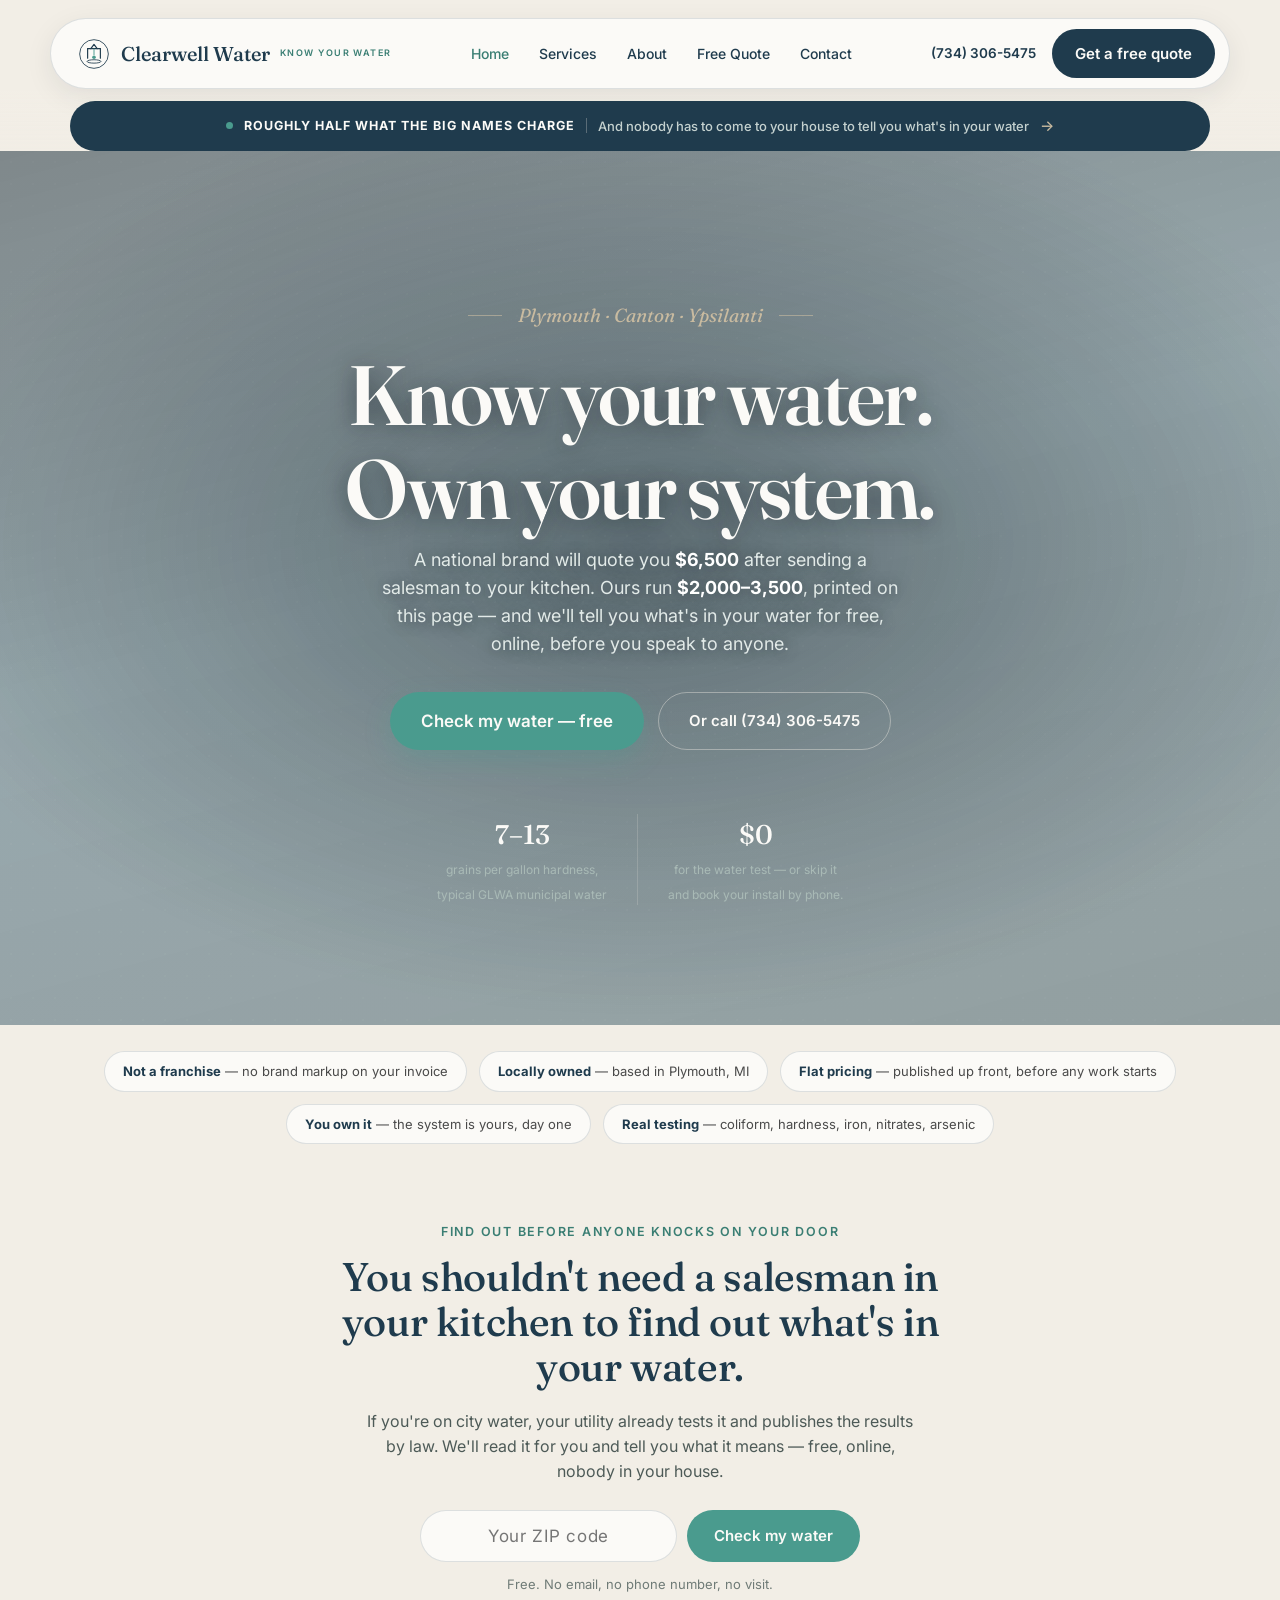
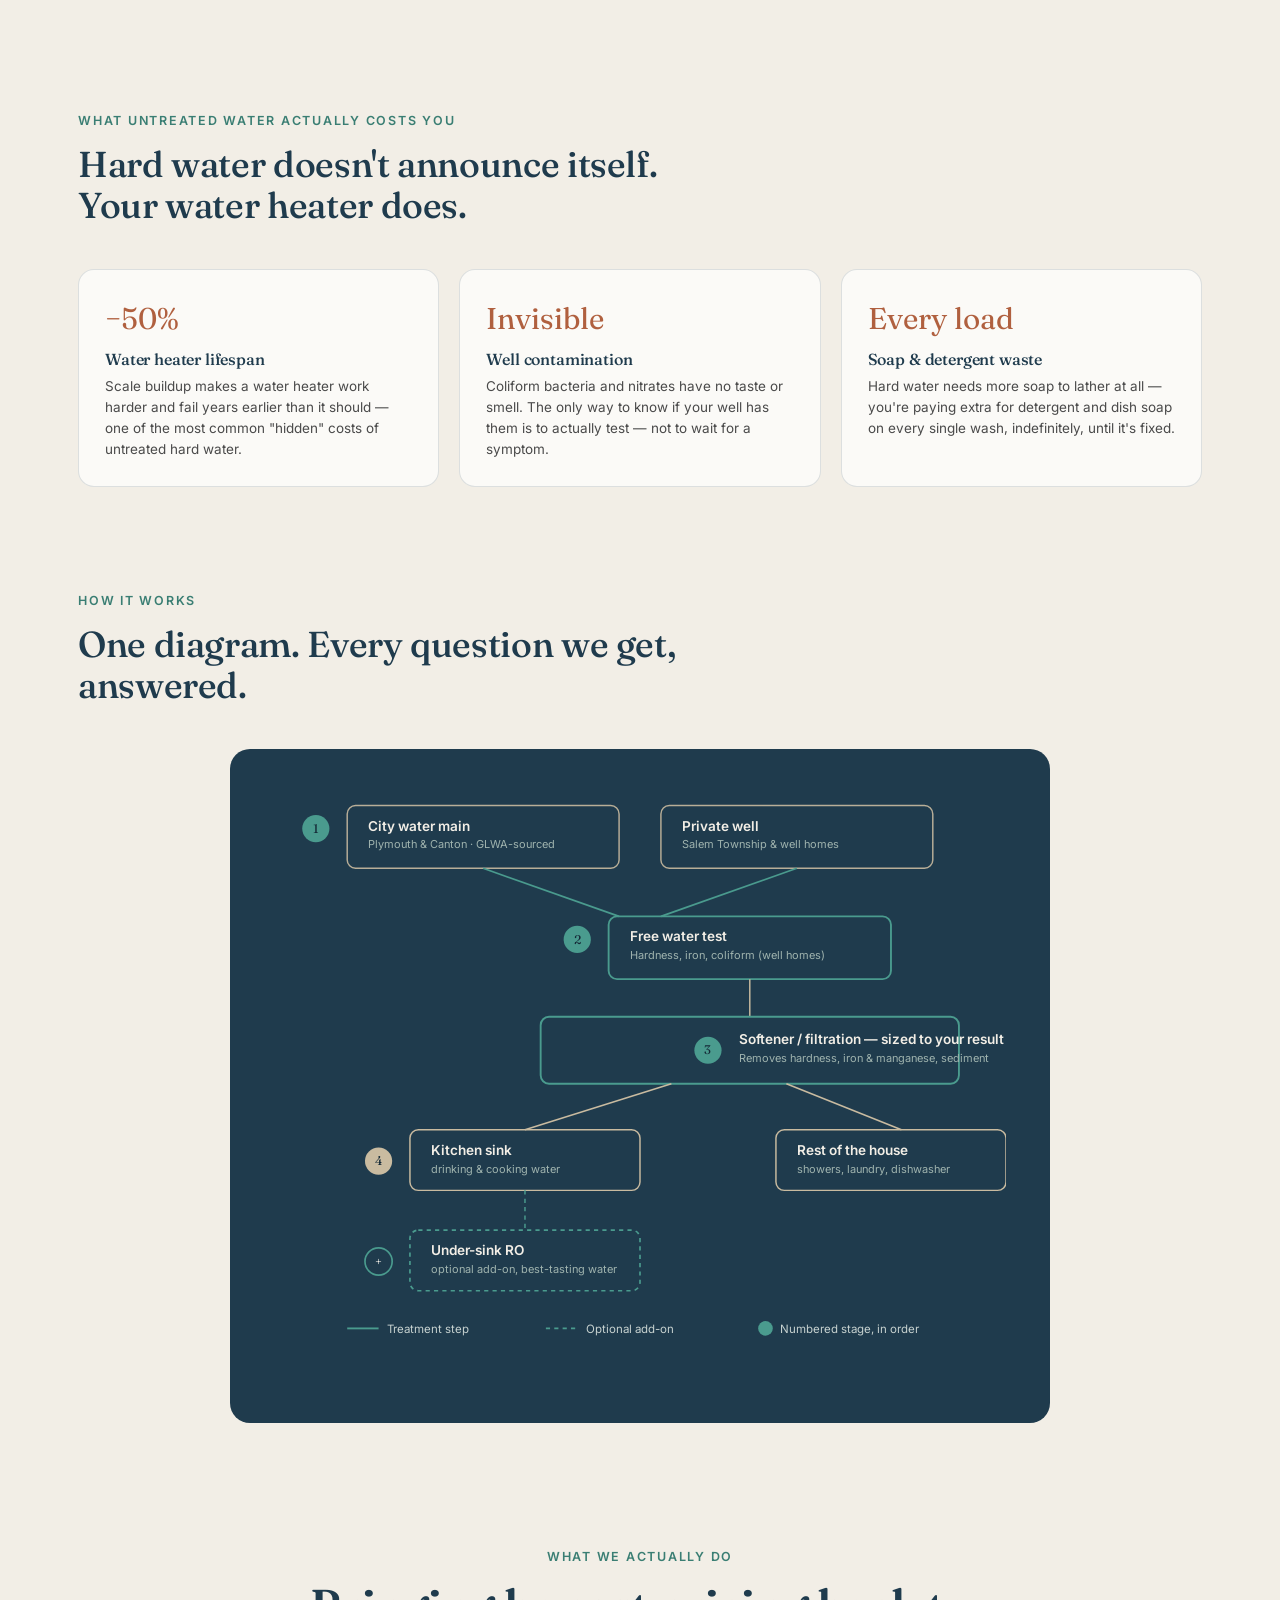
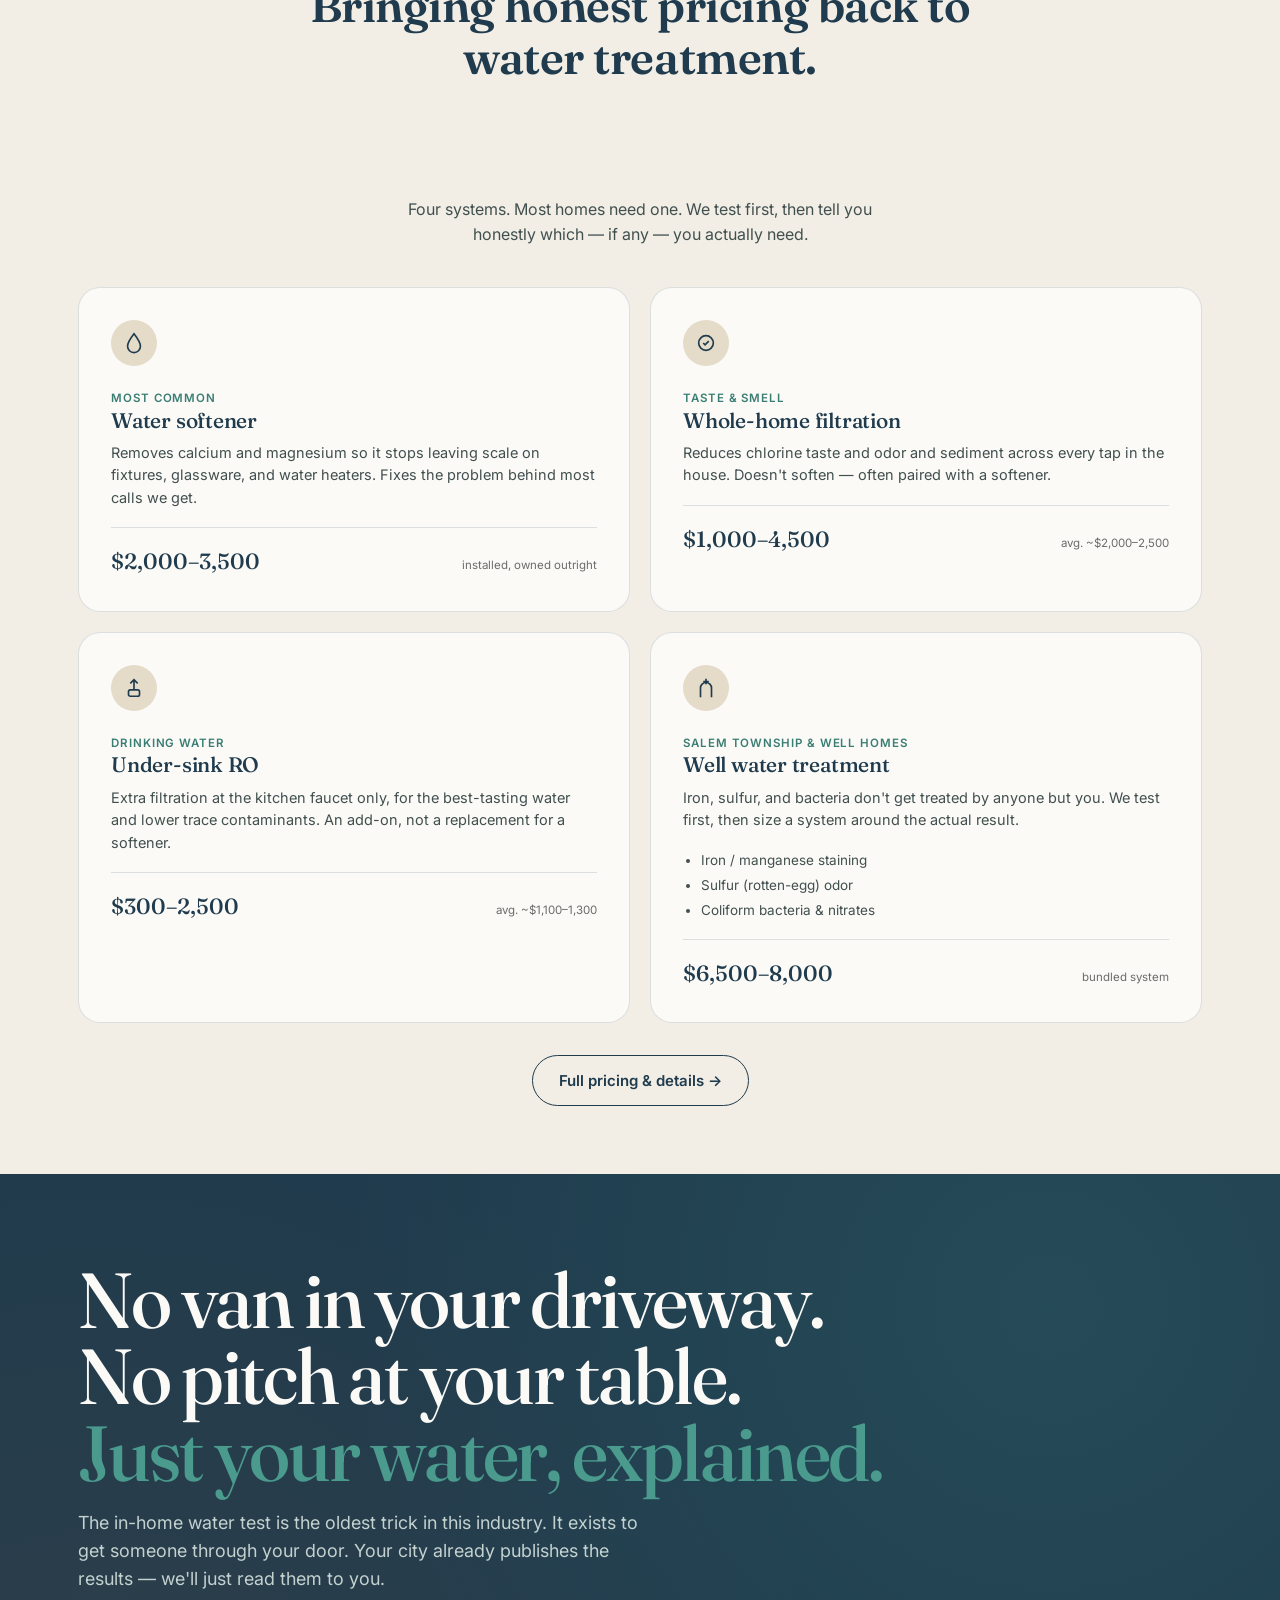
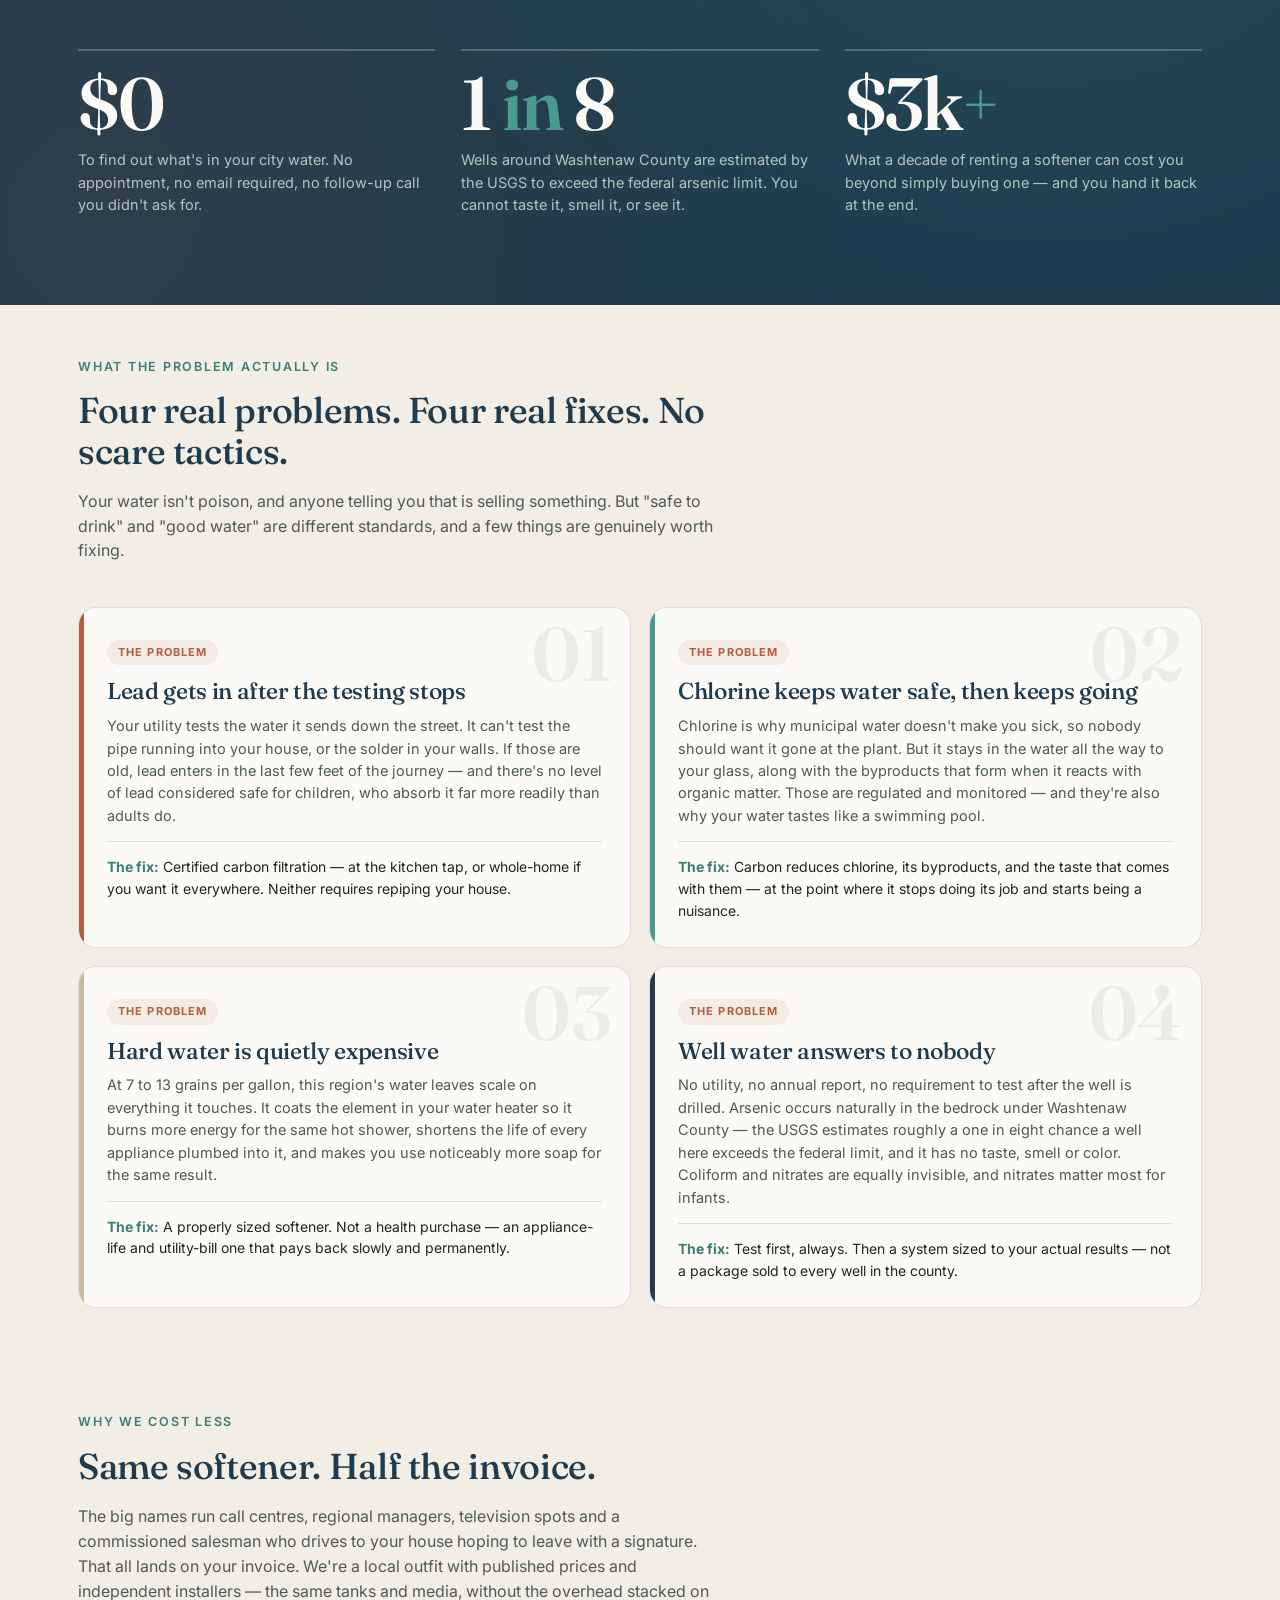
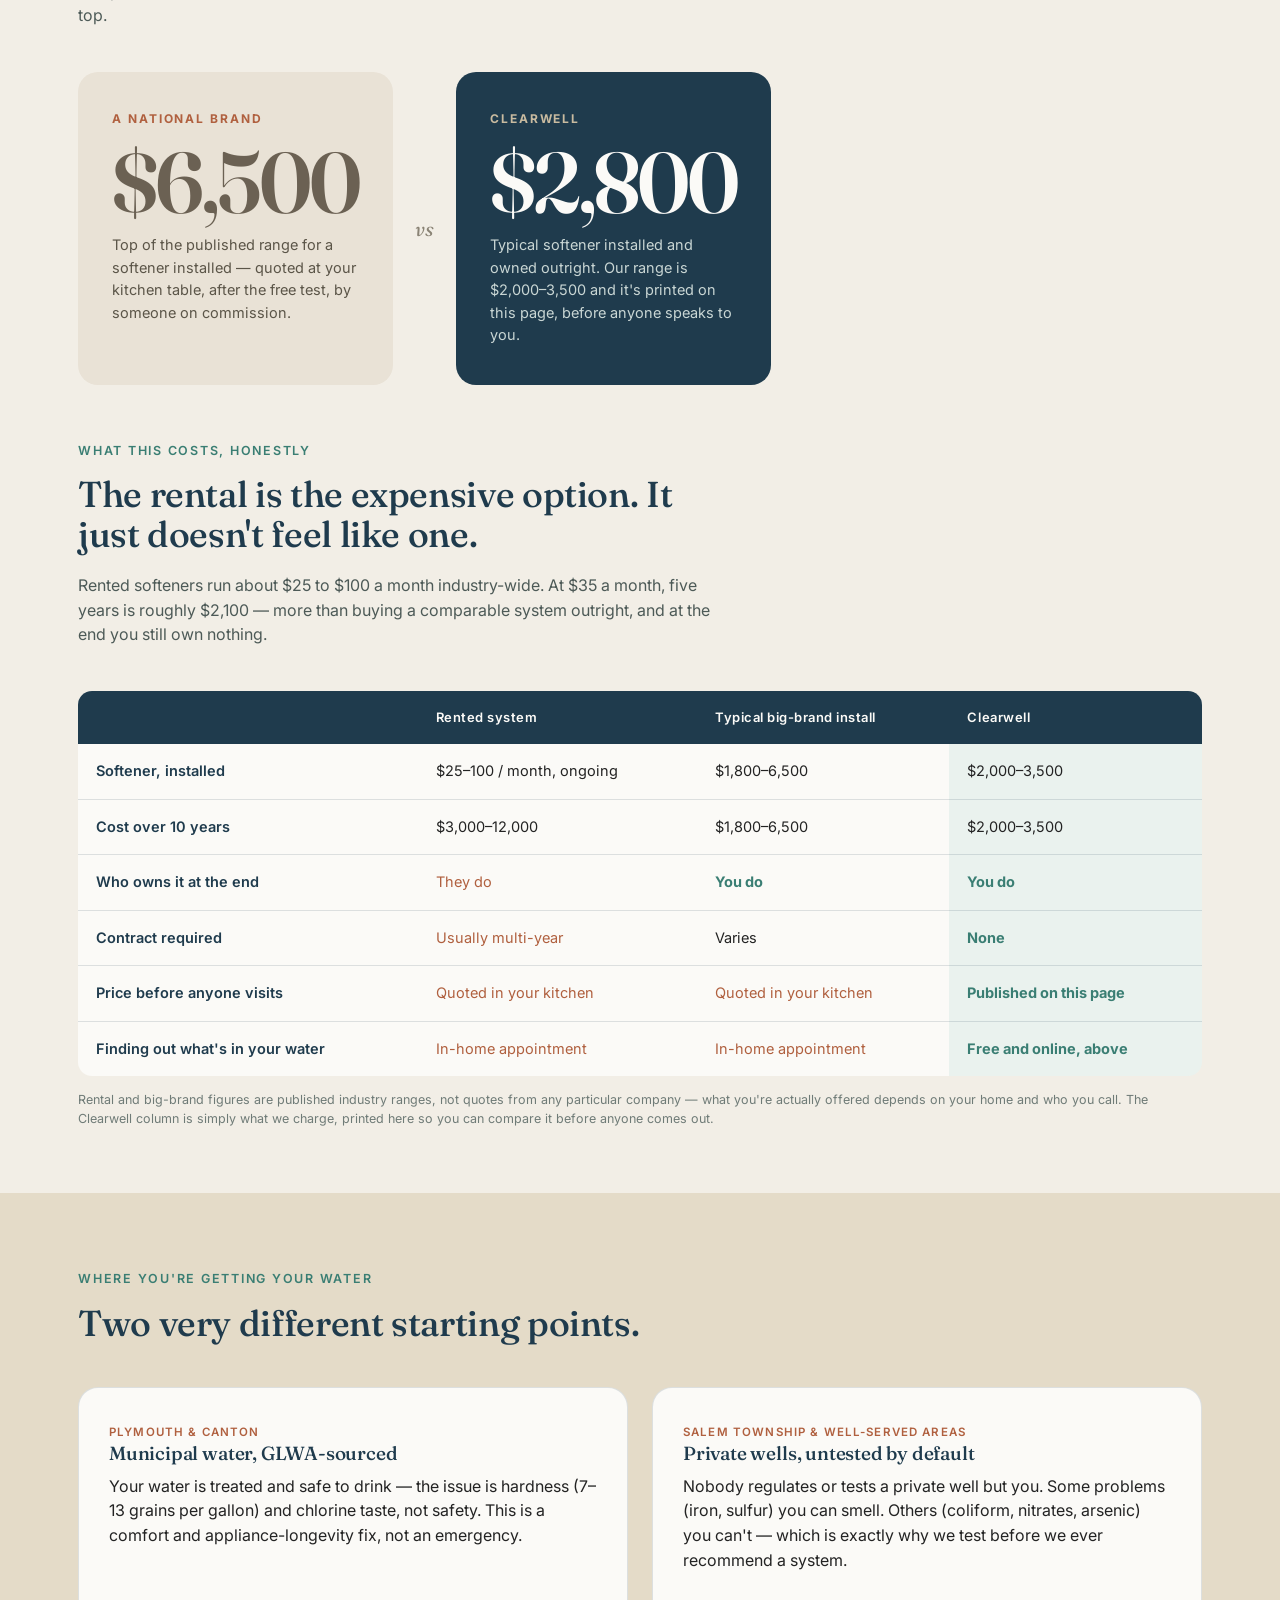
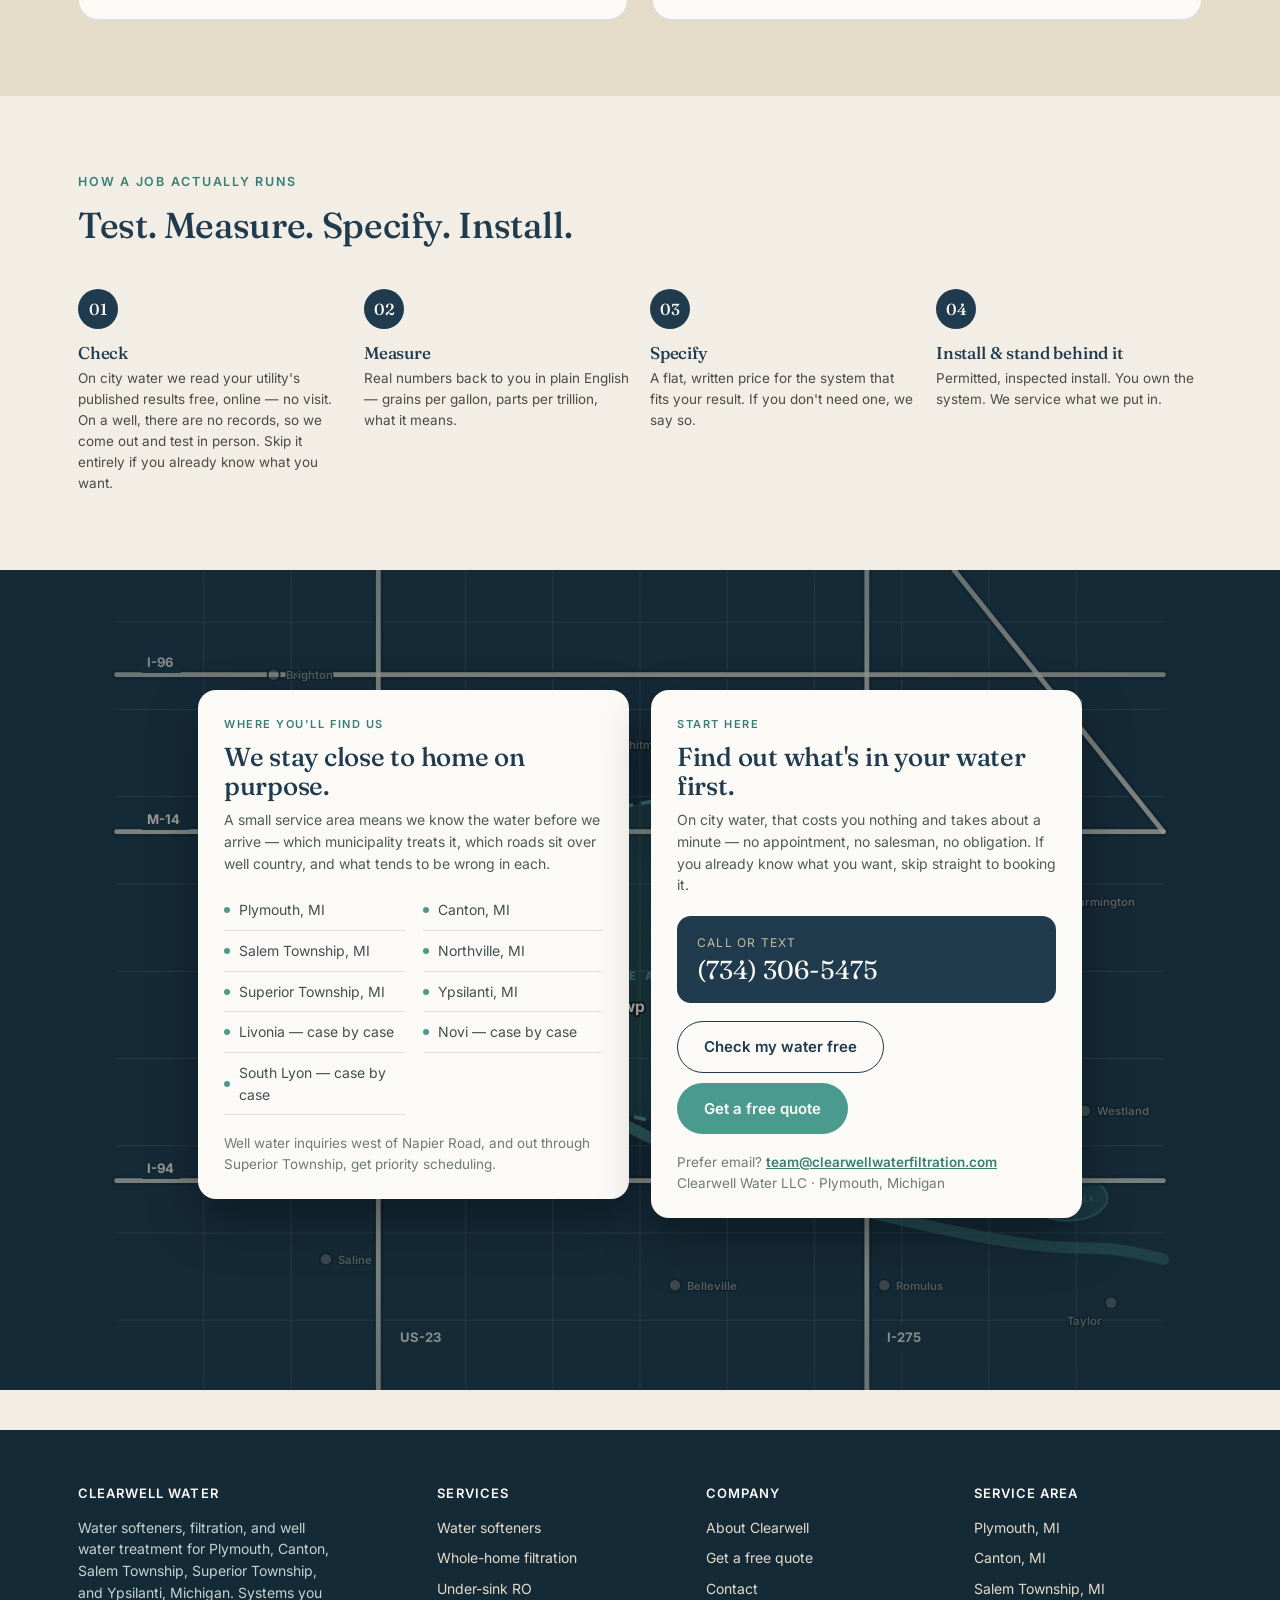
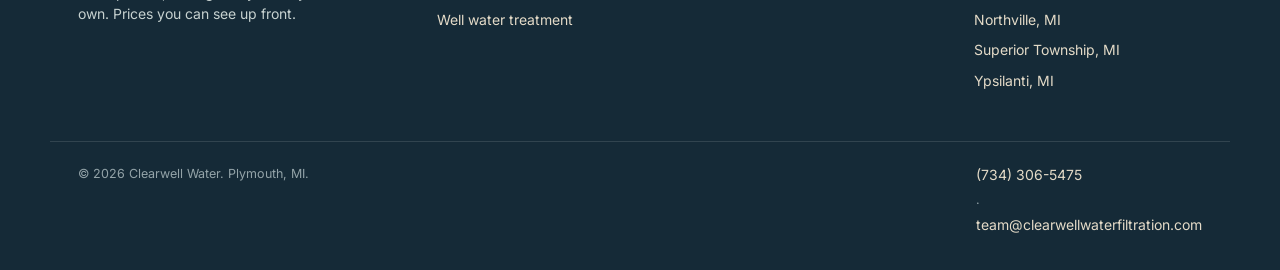
==== commit cd60b6b2: "Stop promising on-site testing to city water customers The hero said nobody sets foot in your house " ====
--- a/index.html
+++ b/index.html
@@ -872,7 +872,7 @@
       <h2>Test. Measure. Specify. Install.</h2>
     </div>
     <div class="process">
-      <div><span class="n">01</span><h4>Test</h4><p>Free basic test on-site &mdash; hardness, iron, and for well homes, coliform bacteria. Optional if you already know what you want.</p></div>
+      <div><span class="n">01</span><h4>Check</h4><p>On city water we read your utility's published results free, online &mdash; no visit. On a well, there are no records, so we come out and test in person. Skip it entirely if you already know what you want.</p></div>
       <div><span class="n">02</span><h4>Measure</h4><p>Real numbers back to you in plain English &mdash; grains per gallon, parts per trillion, what it means.</p></div>
       <div><span class="n">03</span><h4>Specify</h4><p>A flat, written price for the system that fits your result. If you don't need one, we say so.</p></div>
       <div><span class="n">04</span><h4>Install &amp; stand behind it</h4><p>Permitted, inspected install. You own the system. We service what we put in.</p></div>
@@ -1115,15 +1115,15 @@
       var clearBy = 0.45;
       var sharp   = Math.min(progress / clearBy, 1);
 
-      // Stays soft on purpose — 9px down to 4px. Enough movement to feel
-      // alive, never so sharp that it becomes a photo of a tap.
-      var blur  = 9 - sharp * 5;
+      // Starts soft, ends as an actual photograph — all the way to zero.
+      var blur  = 9 * (1 - sharp);
       var shift = progress * 90;              // parallax drift, px
       var zoom  = 1.16 - progress * 0.07;     // slow settle
 
       heroImg.style.filter = 'blur(' + blur.toFixed(2) + 'px) saturate(1.15)';
       heroImg.style.transform = 'translate3d(0,' + shift.toFixed(1) + 'px,0) scale(' + zoom.toFixed(3) + ')';
-      if (heroOverlay) heroOverlay.style.opacity = (1 - sharp * 0.14).toFixed(3);
+      // lift the scrim as it sharpens so the photo actually shows through
+      if (heroOverlay) heroOverlay.style.opacity = (1 - sharp * 0.42).toFixed(3);
       ticking = false;
     };
     var onScroll = function () {
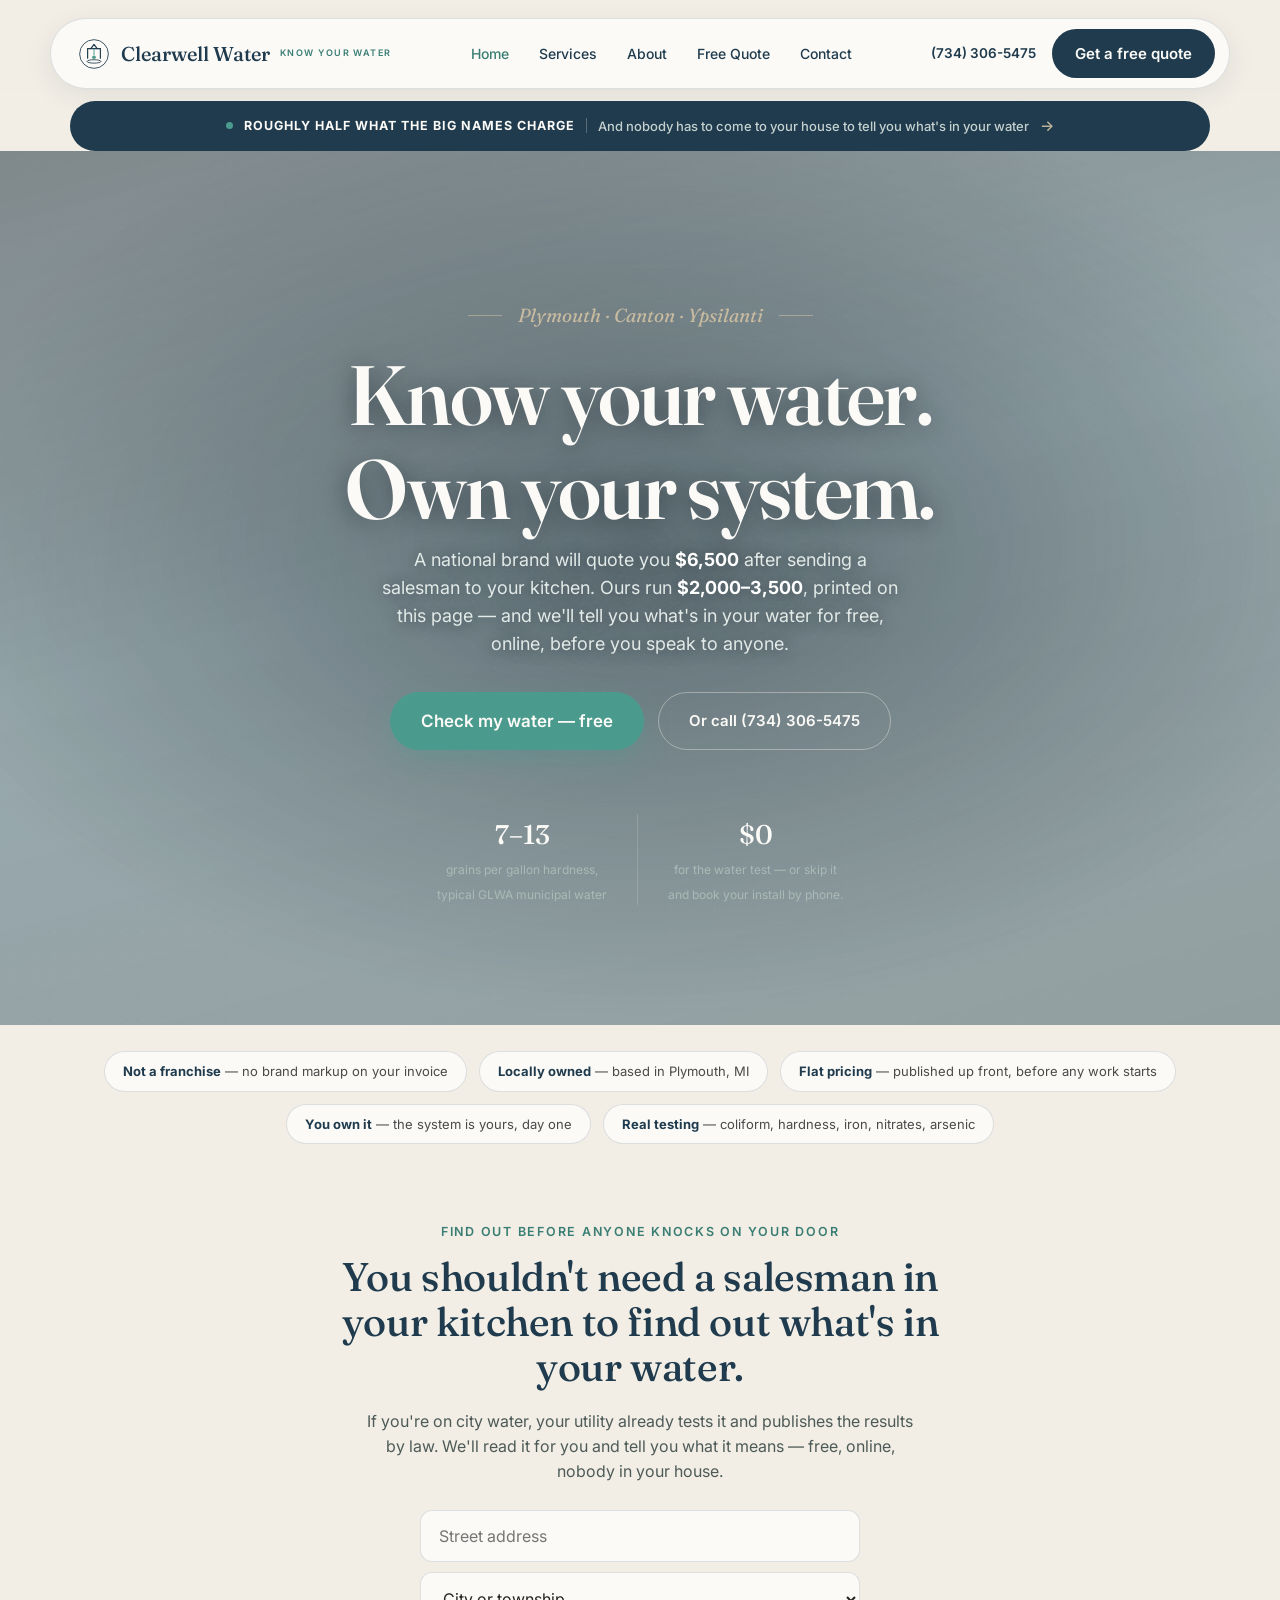
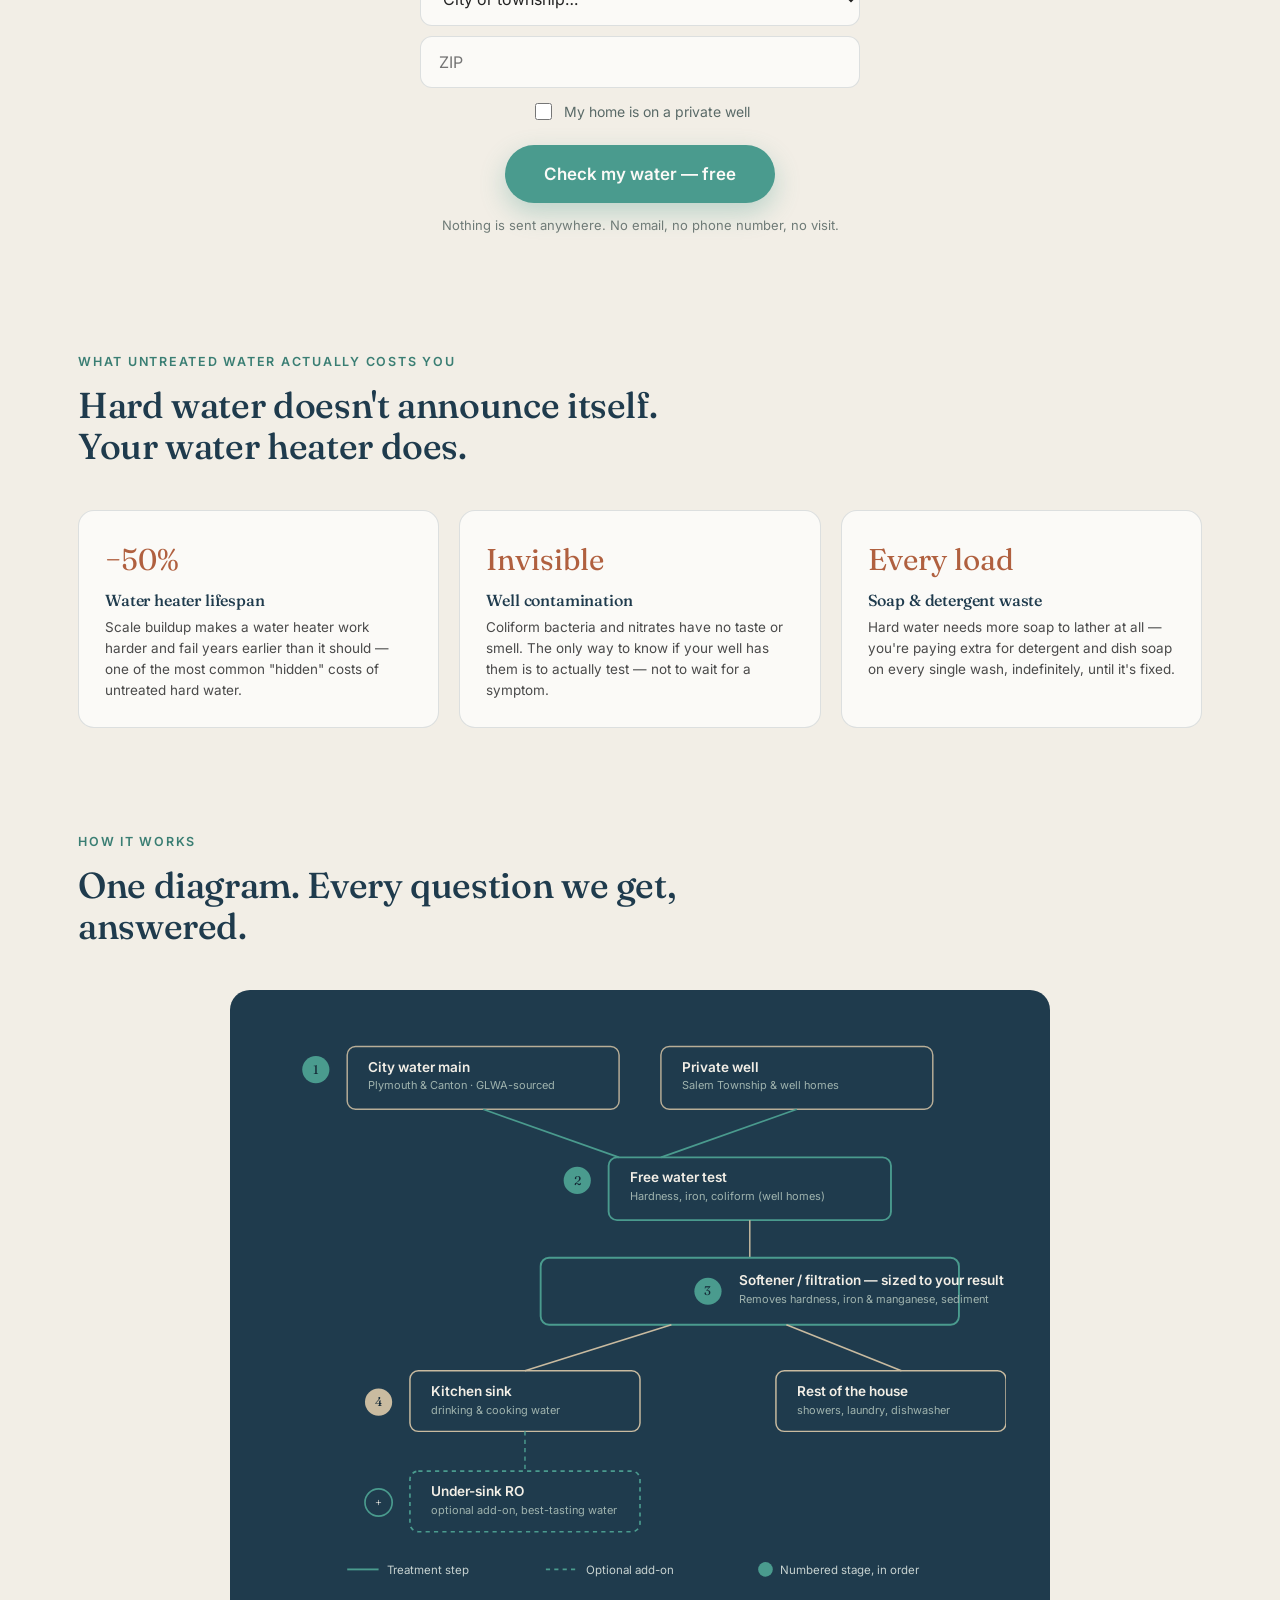
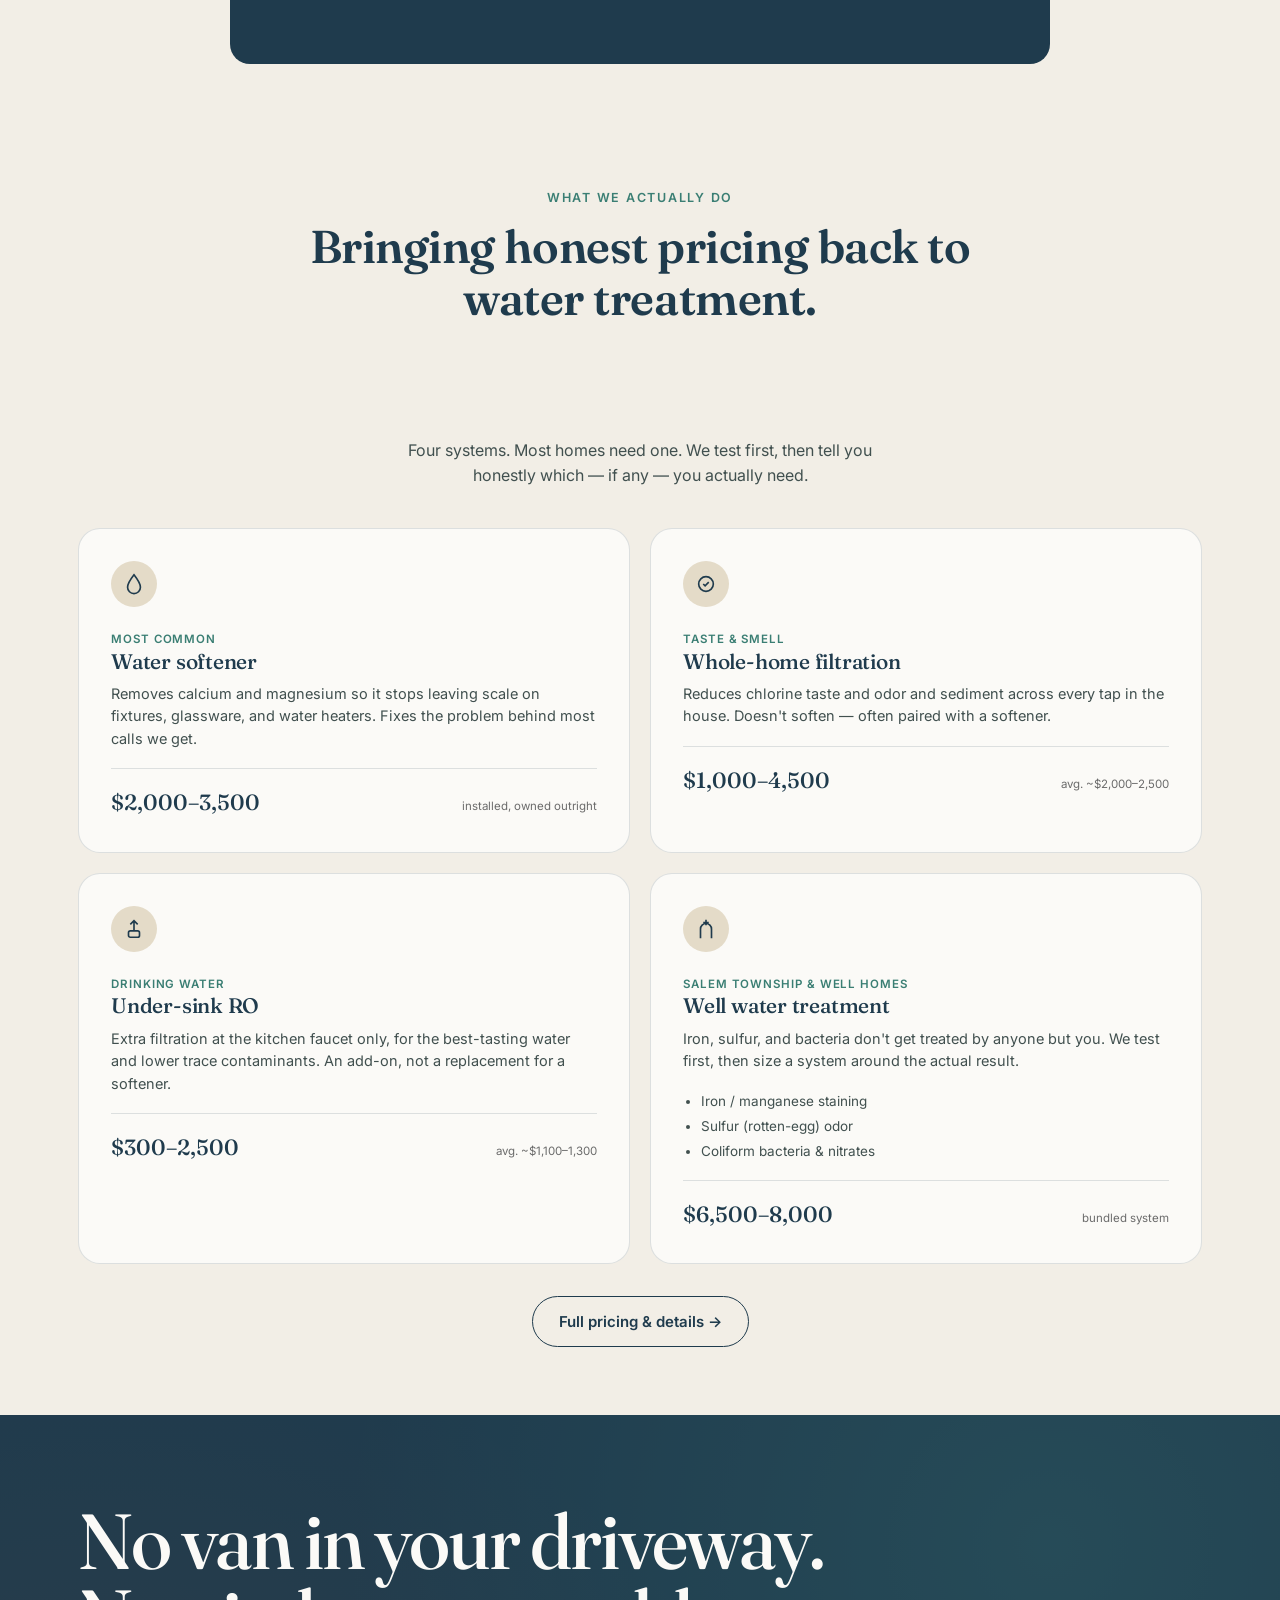
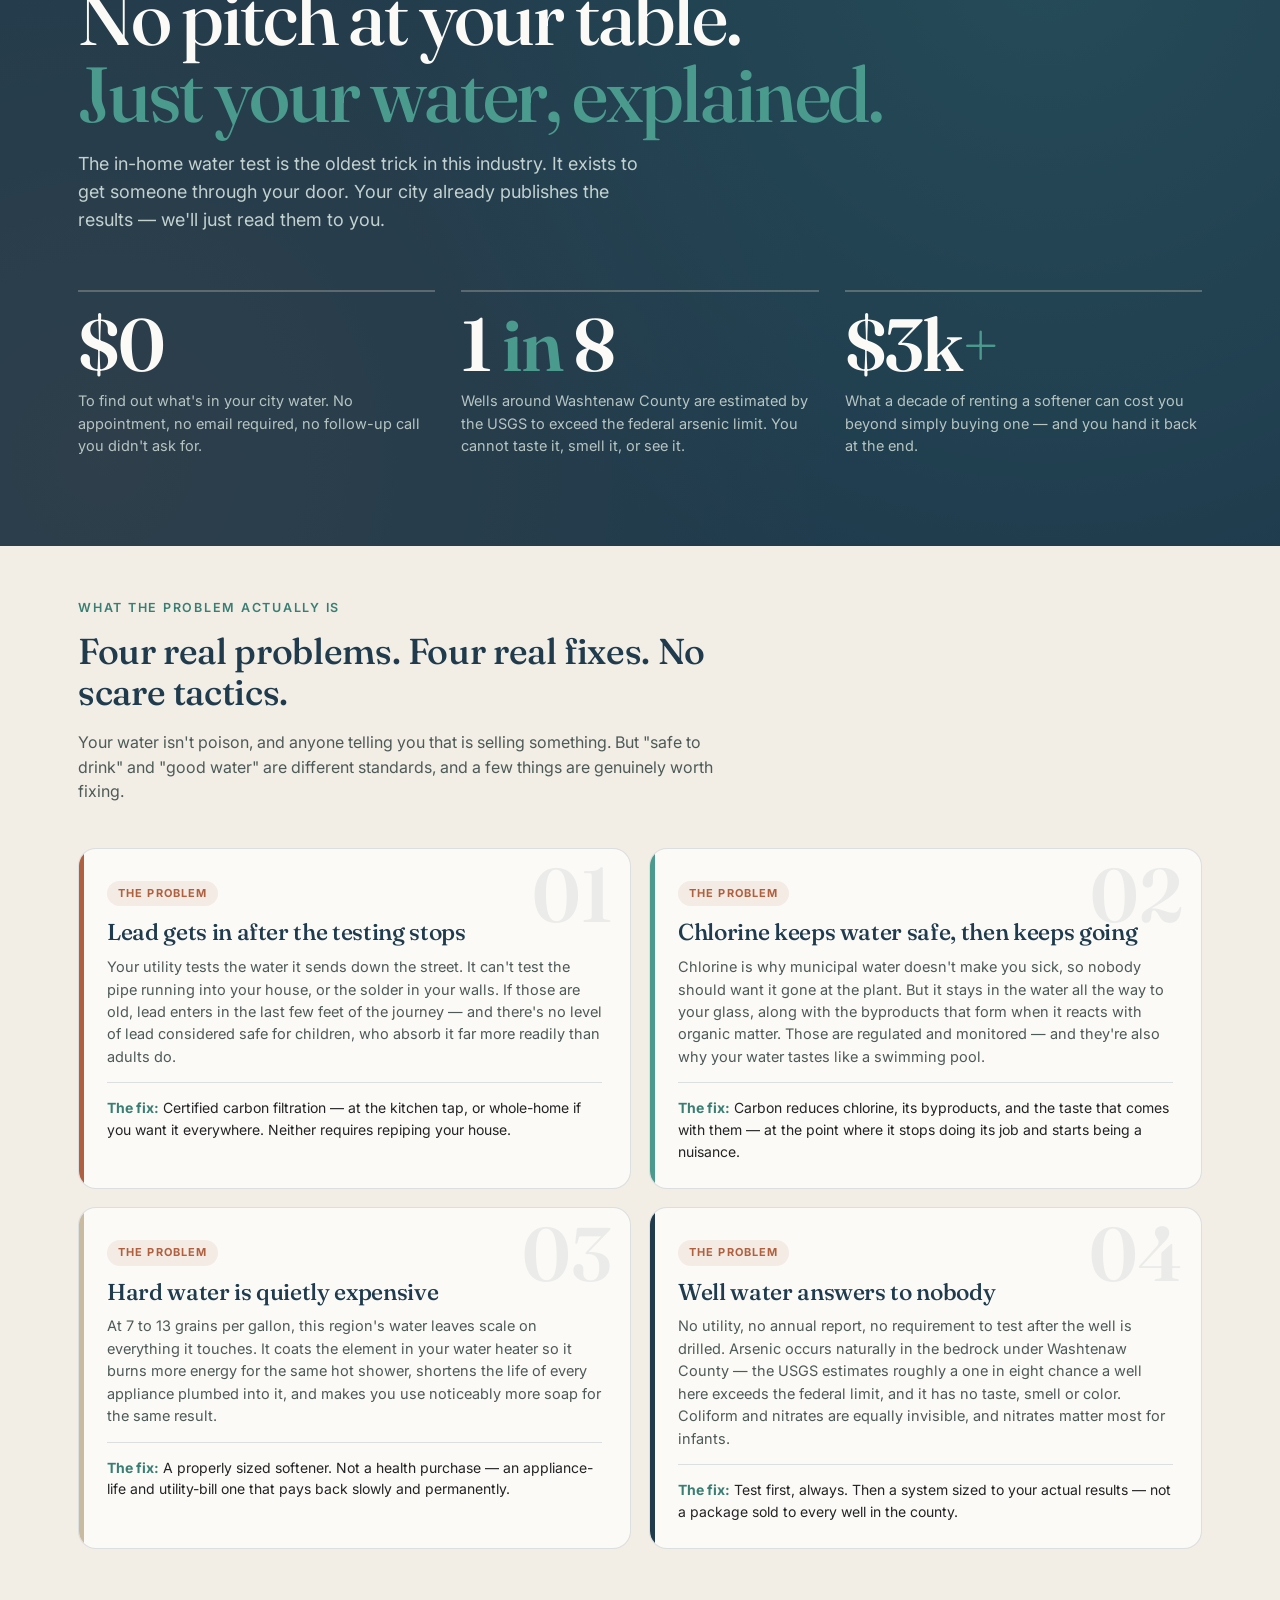
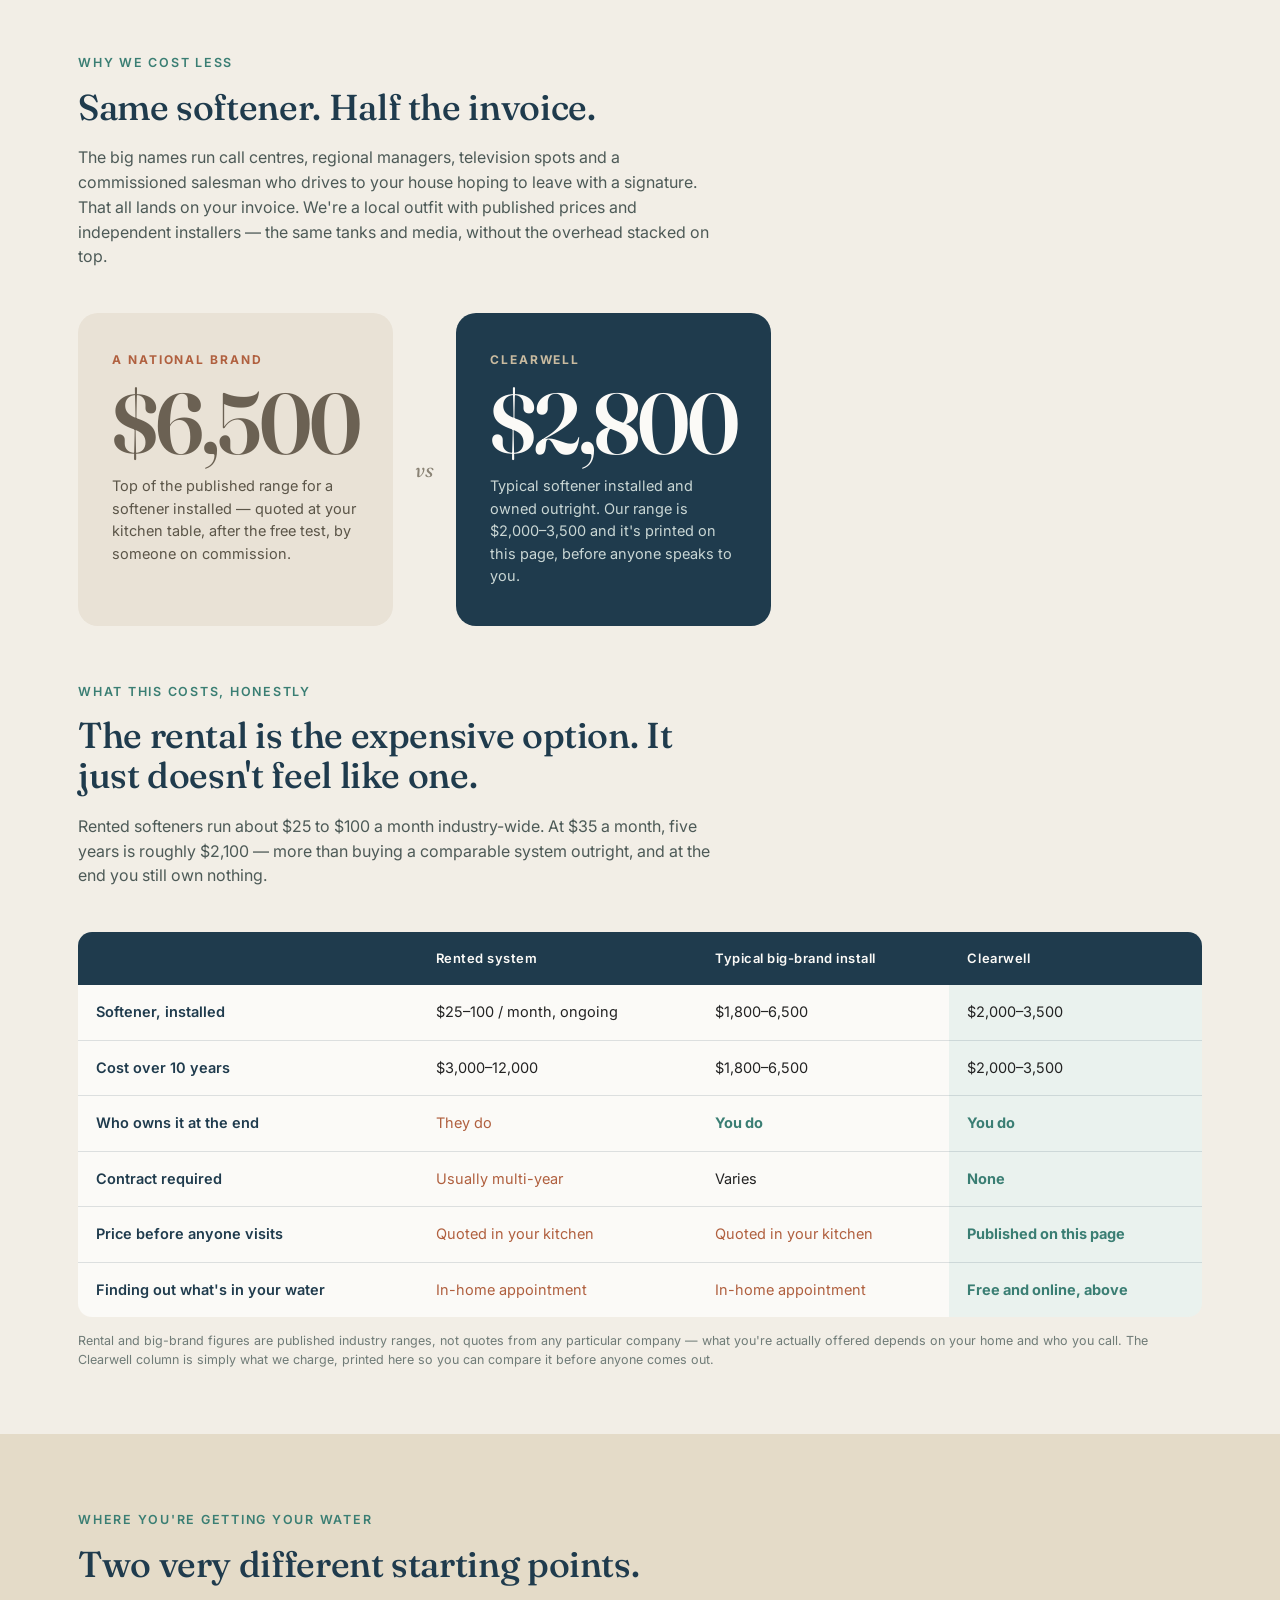
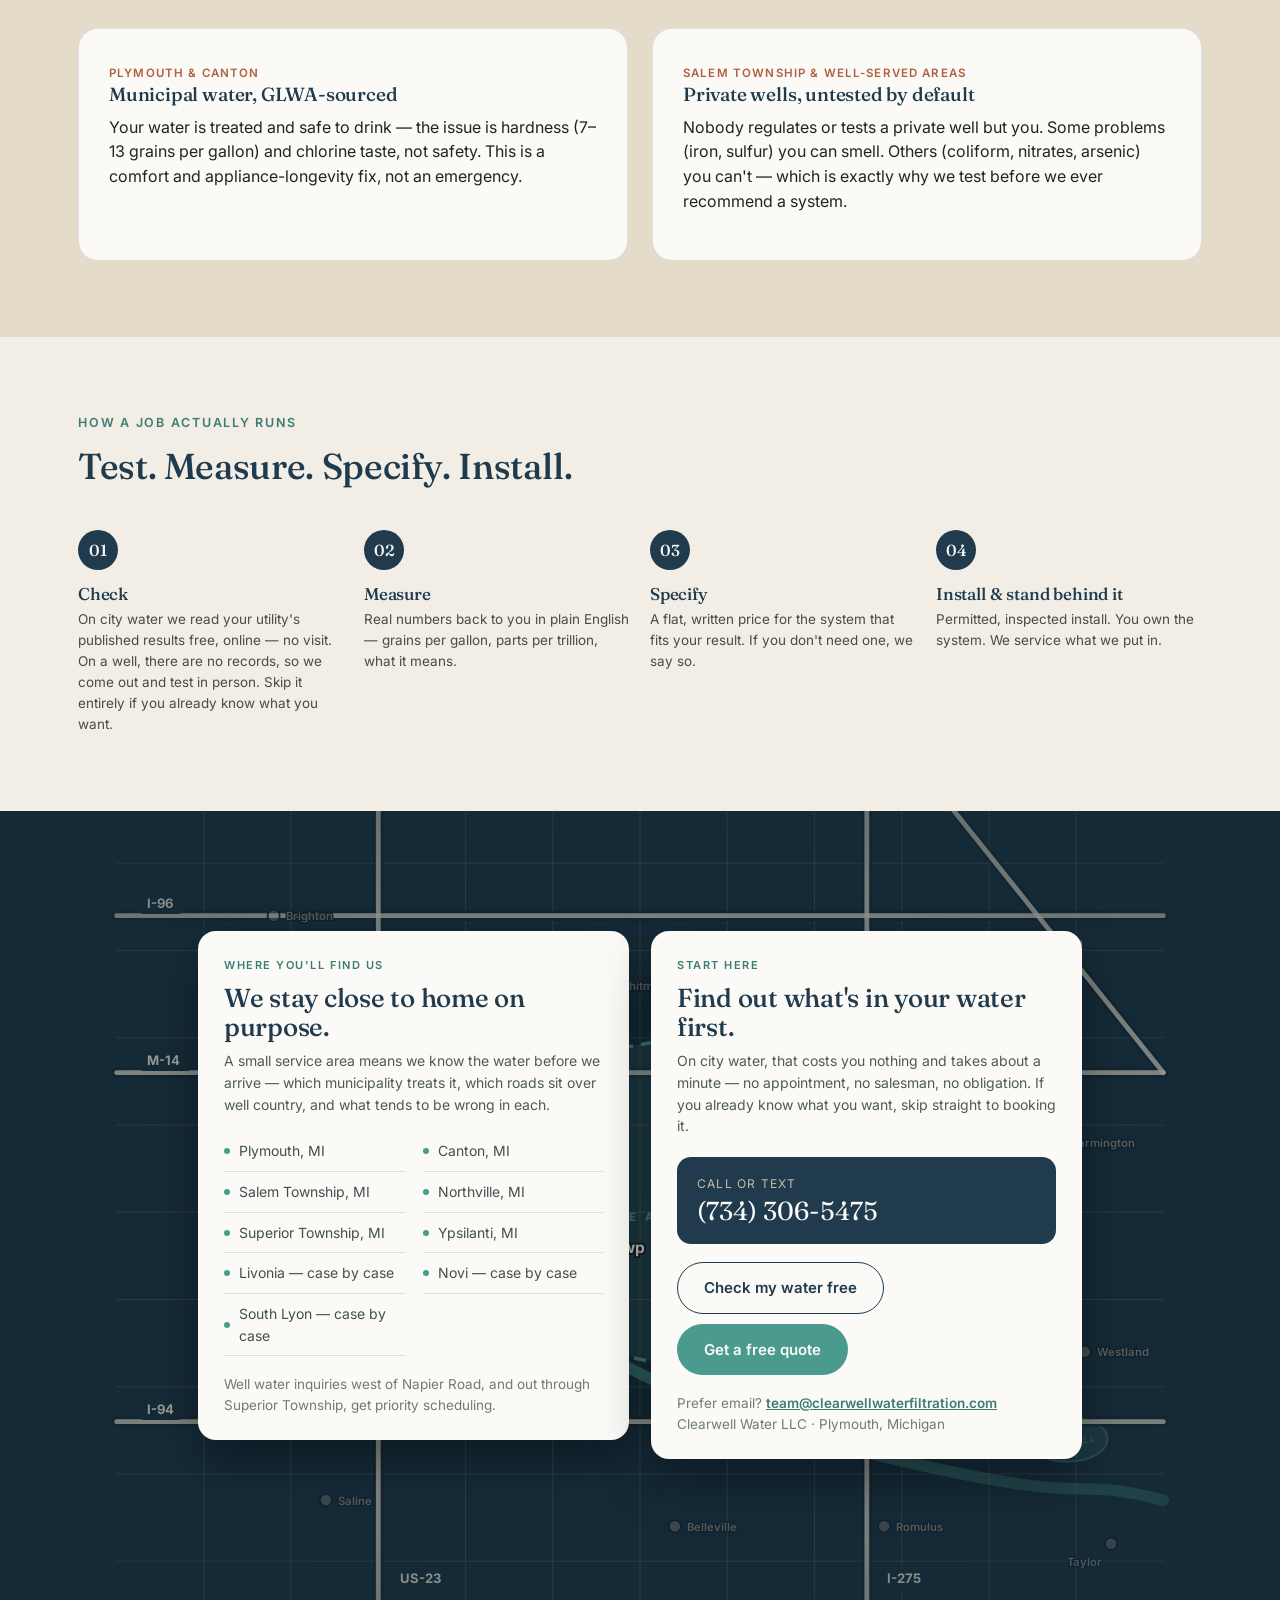
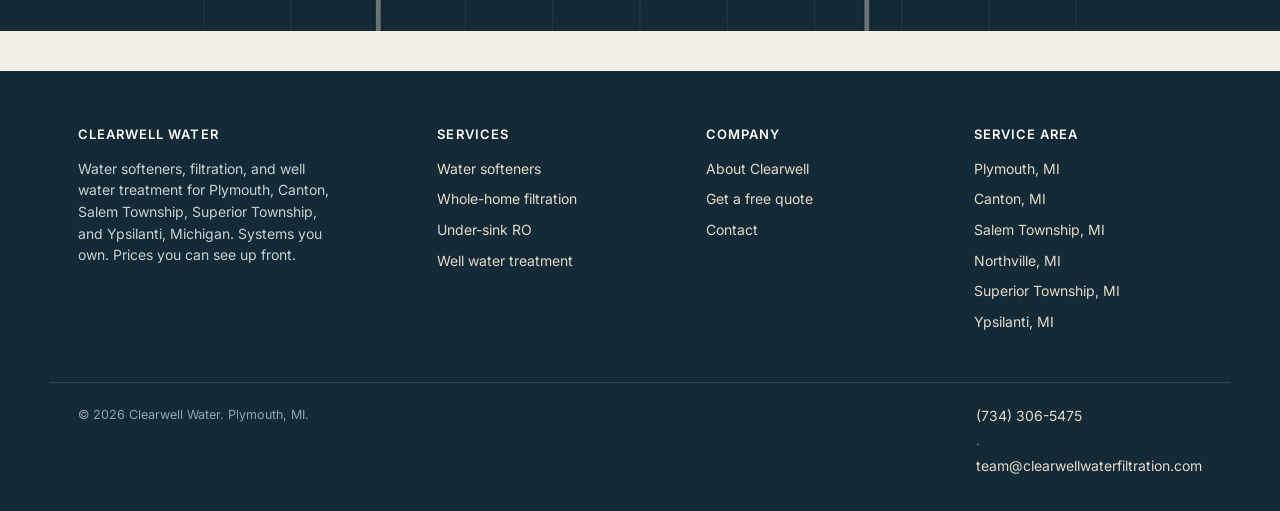
==== commit 1b8ed4bb: "Water check now takes an address and keys off the town, not the ZIP ZIP was the wrong key — a ZIP cr" ====
--- a/index.html
+++ b/index.html
@@ -185,6 +185,19 @@
 
 /* ---------- ZIP lookup ---------- */
 .lookup{max-width:660px; margin:0 auto; text-align:center;}
+.addrbar{display:grid; grid-template-columns:1fr; gap:10px; max-width:440px; margin:26px auto 12px;}
+.addrbar .row2{display:grid; grid-template-columns:1fr 110px; gap:10px;}
+.addrbar input, .addrbar select{
+  width:100%; padding:15px 18px; font-family:inherit; font-size:16px;
+  border:1.5px solid var(--line); border-radius:12px; background:var(--bone-white);
+  color:var(--ink); outline:none;
+}
+.addrbar input:focus, .addrbar select:focus{border-color:var(--teal); box-shadow:0 0 0 3px rgba(74,155,142,.16);}
+.wellcheck{
+  display:flex; align-items:center; gap:9px; justify-content:center;
+  font-size:14px; color:#5a6a68; margin-bottom:16px; cursor:pointer;
+}
+.wellcheck input{width:17px; height:17px; accent-color:var(--teal-deep); cursor:pointer;}
 .zipbar{display:flex; gap:10px; max-width:440px; margin:26px auto 0; flex-wrap:wrap;}
 .zipbar input{
   flex:1; min-width:170px; padding:15px 18px; font-family:inherit; font-size:17px;
@@ -577,11 +590,26 @@
       <h2 style="font-size:clamp(28px,3.6vw,40px);">You shouldn't need a salesman in your kitchen to find out what's in your water.</h2>
       <p style="max-width:560px; margin:0 auto; color:#4d5a57;">If you're on city water, your utility already tests it and publishes the results by law. We'll read it for you and tell you what it means &mdash; free, online, nobody in your house.</p>
 
-      <div class="zipbar">
-        <input type="text" id="zipInput" inputmode="numeric" maxlength="5" placeholder="Your ZIP code" aria-label="Your ZIP code">
-        <button type="button" class="btn btn-teal" id="zipGo">Check my water</button>
-      </div>
-      <p class="zipnote">Free. No email, no phone number, no visit.</p>
+      <div class="addrbar">
+        <input type="text" id="addrInput" placeholder="Street address" aria-label="Street address" autocomplete="street-address">
+        <select id="cityInput" aria-label="City or township">
+          <option value="">City or township&hellip;</option>
+          <option>Plymouth</option>
+          <option>Canton</option>
+          <option>Northville</option>
+          <option>Salem Township</option>
+          <option>Superior Township</option>
+          <option>Ypsilanti</option>
+          <option>Livonia</option>
+          <option>Novi</option>
+          <option>South Lyon</option>
+          <option value="other">Somewhere else</option>
+        </select>
+        <input type="text" id="zipInput" inputmode="numeric" maxlength="5" placeholder="ZIP" aria-label="ZIP code" autocomplete="postal-code">
+      </div>
+      <label class="wellcheck"><input type="checkbox" id="wellInput"> My home is on a private well</label>
+      <button type="button" class="btn btn-teal btn-xl" id="zipGo" style="margin-top:6px;">Check my water &mdash; free</button>
+      <p class="zipnote">Nothing is sent anywhere. No email, no phone number, no visit.</p>
 
       <div class="result" id="zipResult"></div>
     </div>
@@ -1169,48 +1197,75 @@
     ]
   };
 
-  var ZIPS = {
-    '48170':GLWA, '48187':GLWA, '48188':GLWA, '48167':GLWA, '48168':GLWA,
-    '48150':GLWA, '48152':GLWA, '48154':GLWA,
-    '48374':GLWA, '48375':GLWA, '48377':GLWA,
-    '48197':YCUA, '48198':YCUA,
-    '48175':WELL, '48178':WELL, '48105':WELL
+  // Keyed on municipality, not ZIP. A ZIP crosses town lines and tells you
+  // nothing reliable about who treats the water; the town is what actually
+  // determines the utility, and these are verified from each town's own
+  // published water reports.
+  var TOWNS = {
+    'Plymouth':          GLWA,
+    'Canton':            GLWA,
+    'Northville':        GLWA,
+    'Livonia':           GLWA,
+    'Novi':              GLWA,
+    'Ypsilanti':         YCUA,
+    'Salem Township':    WELL,
+    'Superior Township': WELL,
+    'South Lyon':        WELL
   };
 
-  var zipGo    = document.getElementById('zipGo');
-  var zipInput = document.getElementById('zipInput');
-  var zipBox   = document.getElementById('zipResult');
+  var zipGo     = document.getElementById('zipGo');
+  var zipInput  = document.getElementById('zipInput');
+  var addrInput = document.getElementById('addrInput');
+  var cityInput = document.getElementById('cityInput');
+  var wellInput = document.getElementById('wellInput');
+  var zipBox    = document.getElementById('zipResult');
 
   function ewgLink(zip){
     return 'https://www.ewg.org/tapwater/search-results.php?zip5=' + zip + '&searchtype=zip';
   }
 
+  function esc(s){
+    return String(s).replace(/[&<>"]/g, function (c) {
+      return { '&':'&amp;', '<':'&lt;', '>':'&gt;', '"':'&quot;' }[c];
+    });
+  }
+
   function renderZip(){
-    var zip = (zipInput.value || '').replace(/\D/g, '').slice(0, 5);
-    if (zip.length !== 5) {
+    var addr = (addrInput.value || '').trim();
+    var city = cityInput.value;
+    var zip  = (zipInput.value || '').replace(/\D/g, '').slice(0, 5);
+    var saidWell = wellInput.checked;
+
+    if (!city) {
       zipBox.className = 'result on';
-      zipBox.innerHTML = '<h3>That does not look like a ZIP code.</h3>' +
-        '<p class="sys">Enter five digits — for example 48170.</p>';
+      zipBox.innerHTML = '<h3>Which town are you in?</h3>' +
+        '<p class="sys">Your town is what decides who treats your water, so we need that one to give you a straight answer.</p>';
       return;
     }
 
-    var d = ZIPS[zip];
-    var known = !!d;
+    // The homeowner's own answer beats any lookup — a well in Plymouth is
+    // still a well.
+    var d = saidWell ? WELL : TOWNS[city];
+
     if (!d) {
       d = {
         kind:'unknown',
-        system:'We do not have this ZIP mapped',
+        system:'Outside the area we know well',
         lines:[
-          ['warn','<b>This is outside the area we know well.</b> We stay close to home on purpose, so we would rather point you at the real data than guess at what is in your water.'],
-          ['ok','<b>Your utility still has to publish its results.</b> The link below pulls the testing data for your ZIP so you can read it yourself.']
+          ['warn','<b>We would rather point you at real data than guess.</b> We stay close to home on purpose, and we do not know your water system well enough to tell you about it honestly.'],
+          ['ok','<b>Your utility still has to publish its results by law.</b> The link below pulls the actual testing data so you can read it yourself.']
         ]
       };
     }
 
     var isWell = d.kind === 'well';
+    var where  = addr ? esc(addr) + ', ' + esc(city) : esc(city);
+
     var head = isWell
-      ? 'A lot of homes in ' + zip + ' are on well water.'
-      : (d.kind === 'unknown' ? 'ZIP ' + zip : "Here's what's in the water in " + zip + '.');
+      ? (saidWell ? 'Your well has no published record — and that is the point.'
+                  : 'Many homes in ' + esc(city) + ' are on private wells.')
+      : (d.kind === 'unknown' ? "We don't know your water well enough to tell you."
+                              : "Here's what's in the water at " + where + '.');
 
     var items = d.lines.map(function (l) {
       var ok = l[0] === 'ok';
@@ -1228,8 +1283,10 @@
       '<p class="sys">' + d.system + '</p>' +
       '<ul>' + items + '</ul>' +
       (isWell
-        ? '<p style="font-size:14px; color:#4d5a57;">The test is free and there is no obligation after it. If your home here is actually on city water, tell us when you book &mdash; we will read your utility\'s published results instead and skip the visit entirely.</p>'
-        : '<p style="font-size:14px; color:#4d5a57;">Want the raw numbers? The Environmental Working Group publishes your utility\'s own test results — <a href="' + ewgLink(zip) + '" target="_blank" rel="noopener" style="color:var(--teal-deep); font-weight:600;">see the full report for ' + zip + '</a>.</p>') +
+        ? '<p style="font-size:14px; color:#4d5a57;">The test is free and there is no obligation after it. If this address is actually on city water, tell us when you book &mdash; we will read your utility\'s published results instead and skip the visit entirely.</p>'
+        : '<p style="font-size:14px; color:#4d5a57;">Don\'t take our word for it &mdash; read the testing data yourself. ' +
+          (zip ? '<a href="' + ewgLink(zip) + '" target="_blank" rel="noopener" style="color:var(--teal-deep); font-weight:600;">Independent report for ' + esc(zip) + '</a>, and your ' : 'Your ') +
+          '<a href="https://www.michigan.gov/egle/about/organization/drinking-water-and-environmental-health" target="_blank" rel="noopener" style="color:var(--teal-deep); font-weight:600;">town publishes an annual water quality report</a> by law.</p>') +
       '<div class="acts">' + cta +
         '<a href="tel:+17343065475" class="btn btn-outline">Or just call us</a>' +
       '</div>';
@@ -1238,6 +1295,12 @@
 
   if (zipGo) {
     zipGo.addEventListener('click', renderZip);
+    cityInput.addEventListener('change', function () {
+      if (zipBox.classList.contains('on')) renderZip();
+    });
+    wellInput.addEventListener('change', function () {
+      if (zipBox.classList.contains('on')) renderZip();
+    });
     zipInput.addEventListener('keydown', function (e) {
       if (e.key === 'Enter') { e.preventDefault(); renderZip(); }
     });
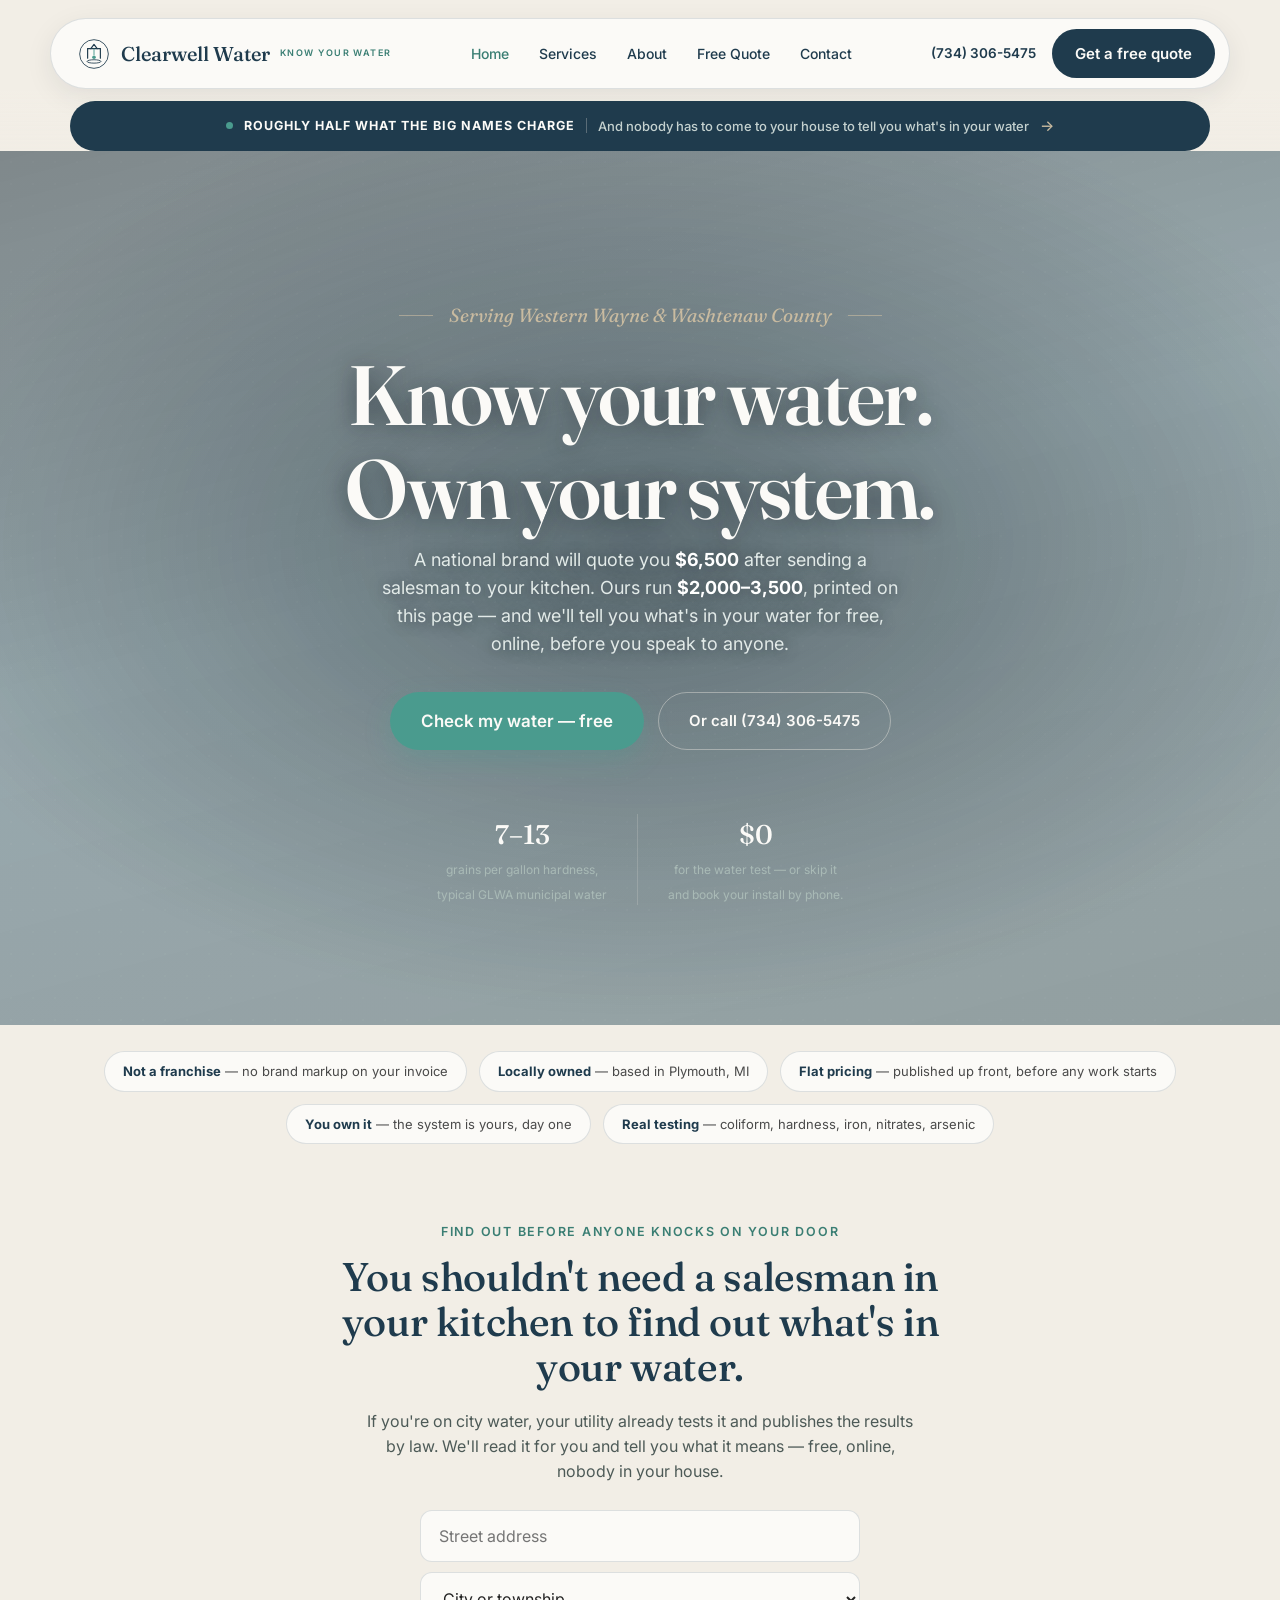
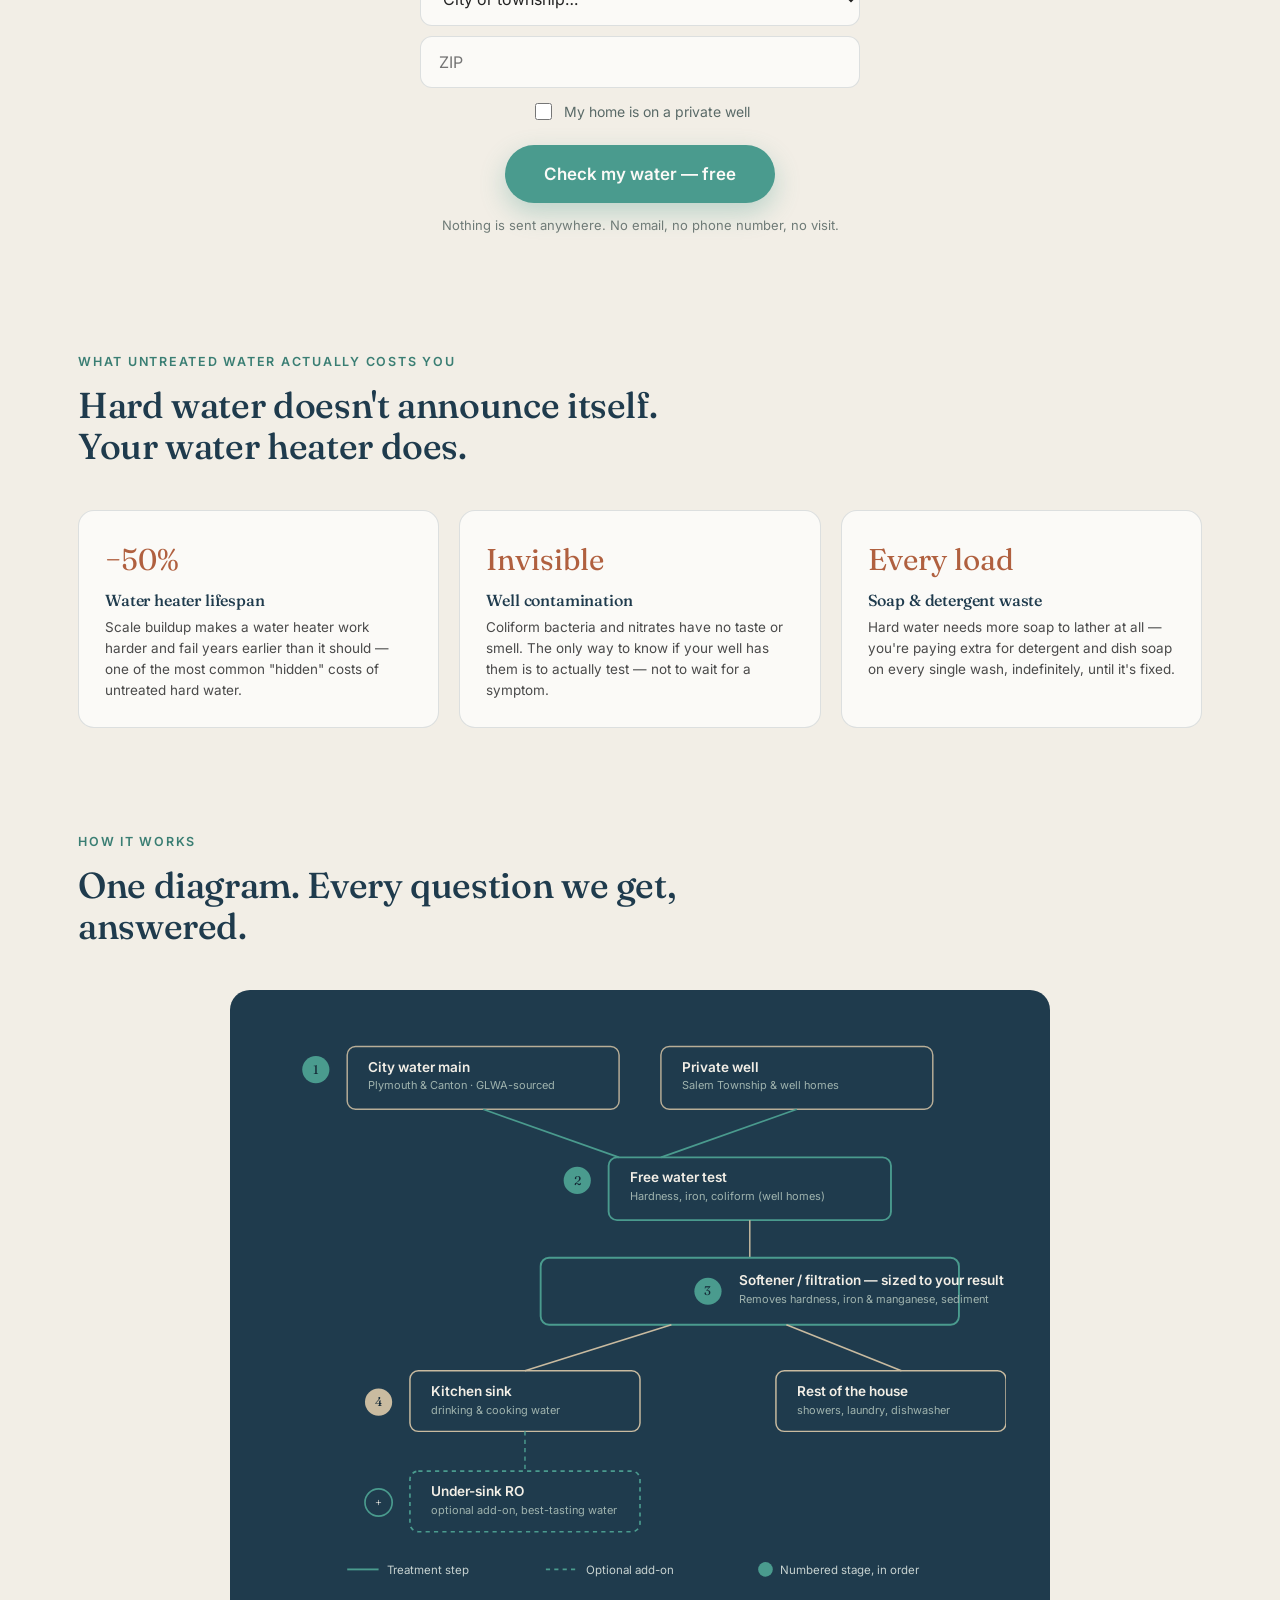
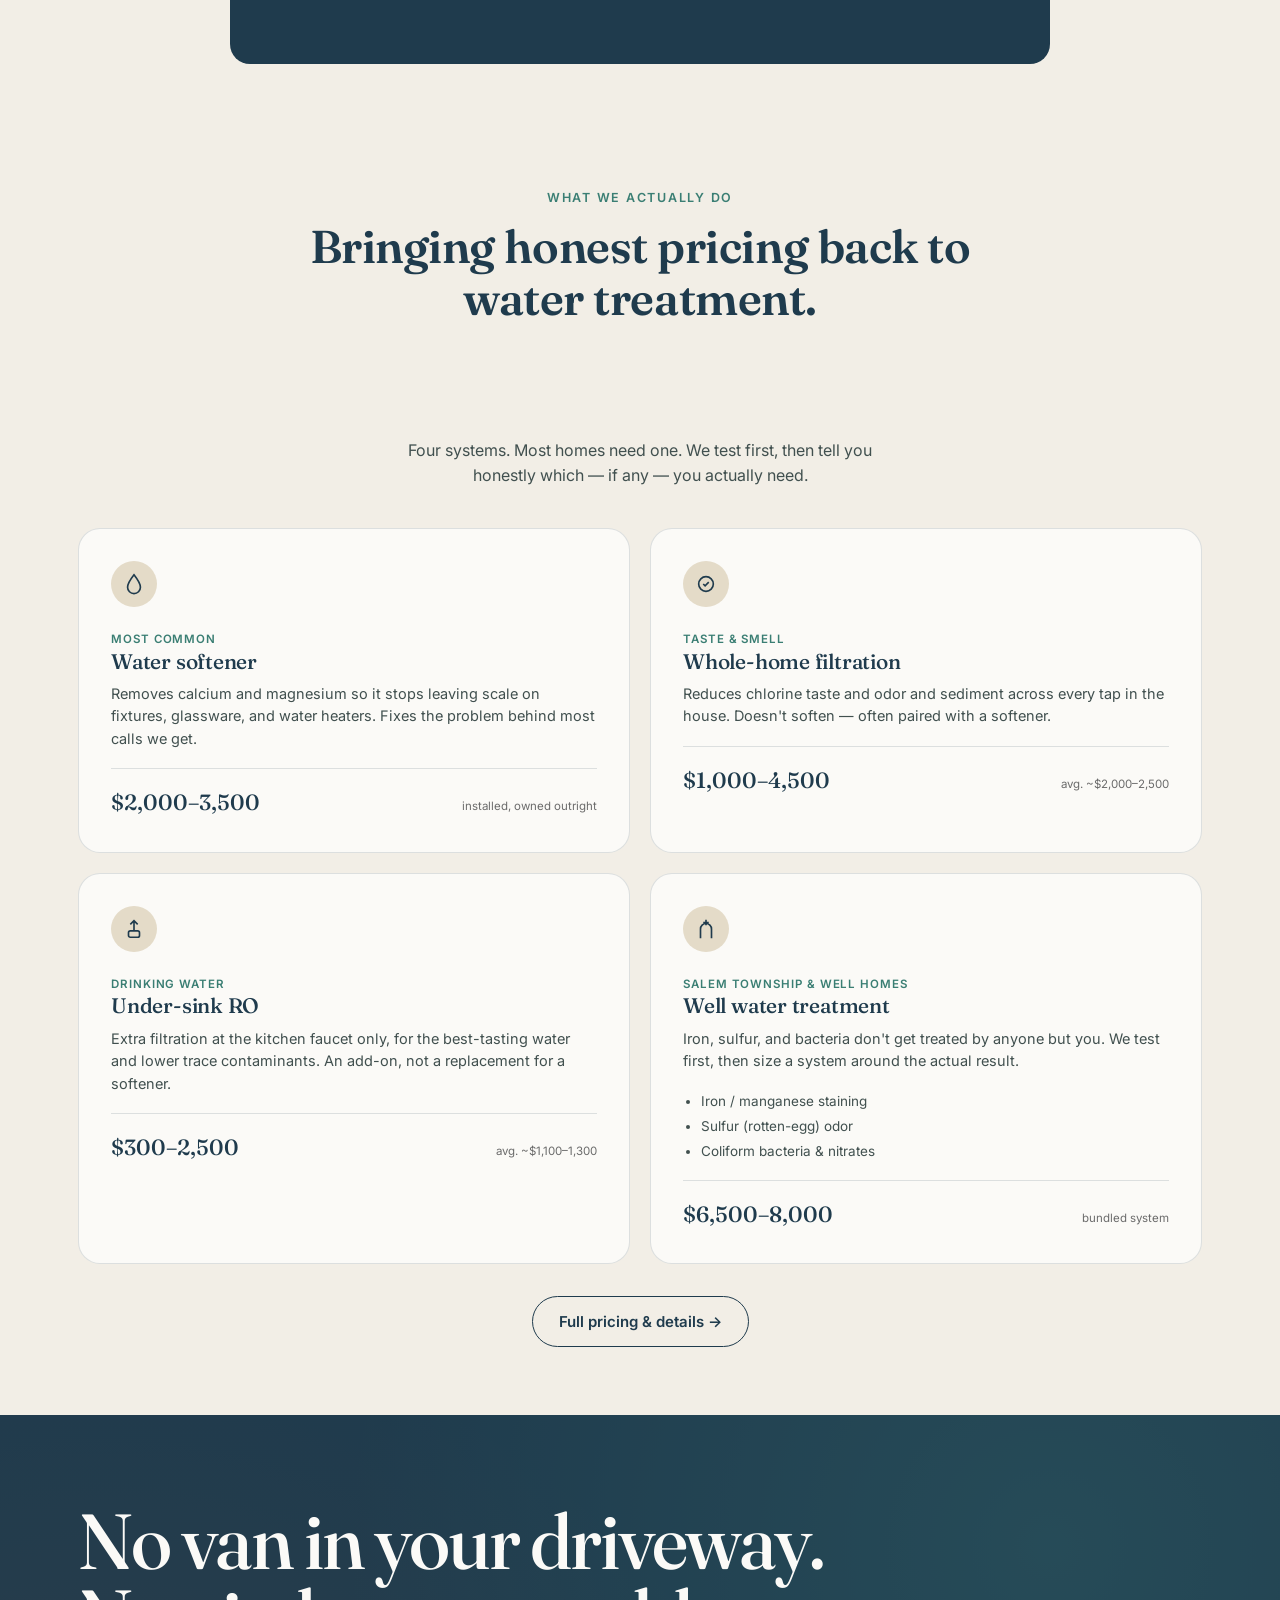
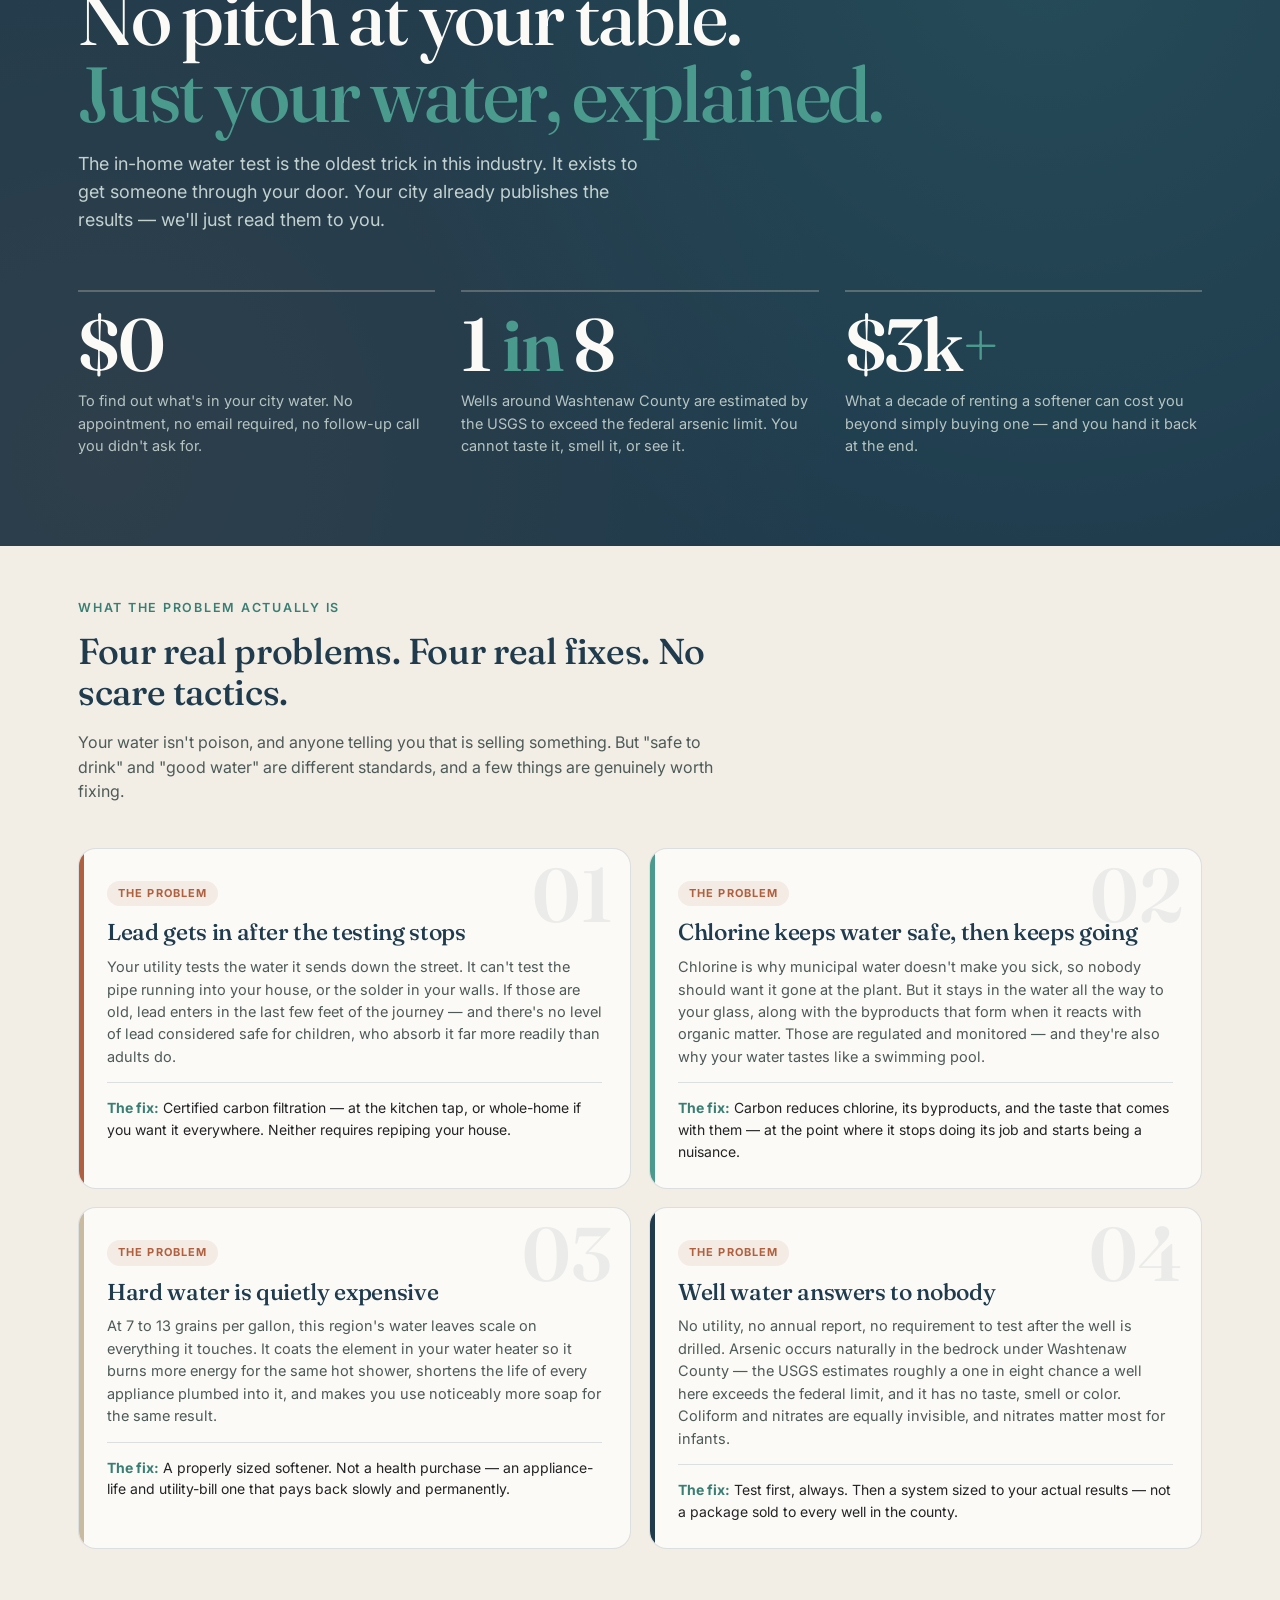
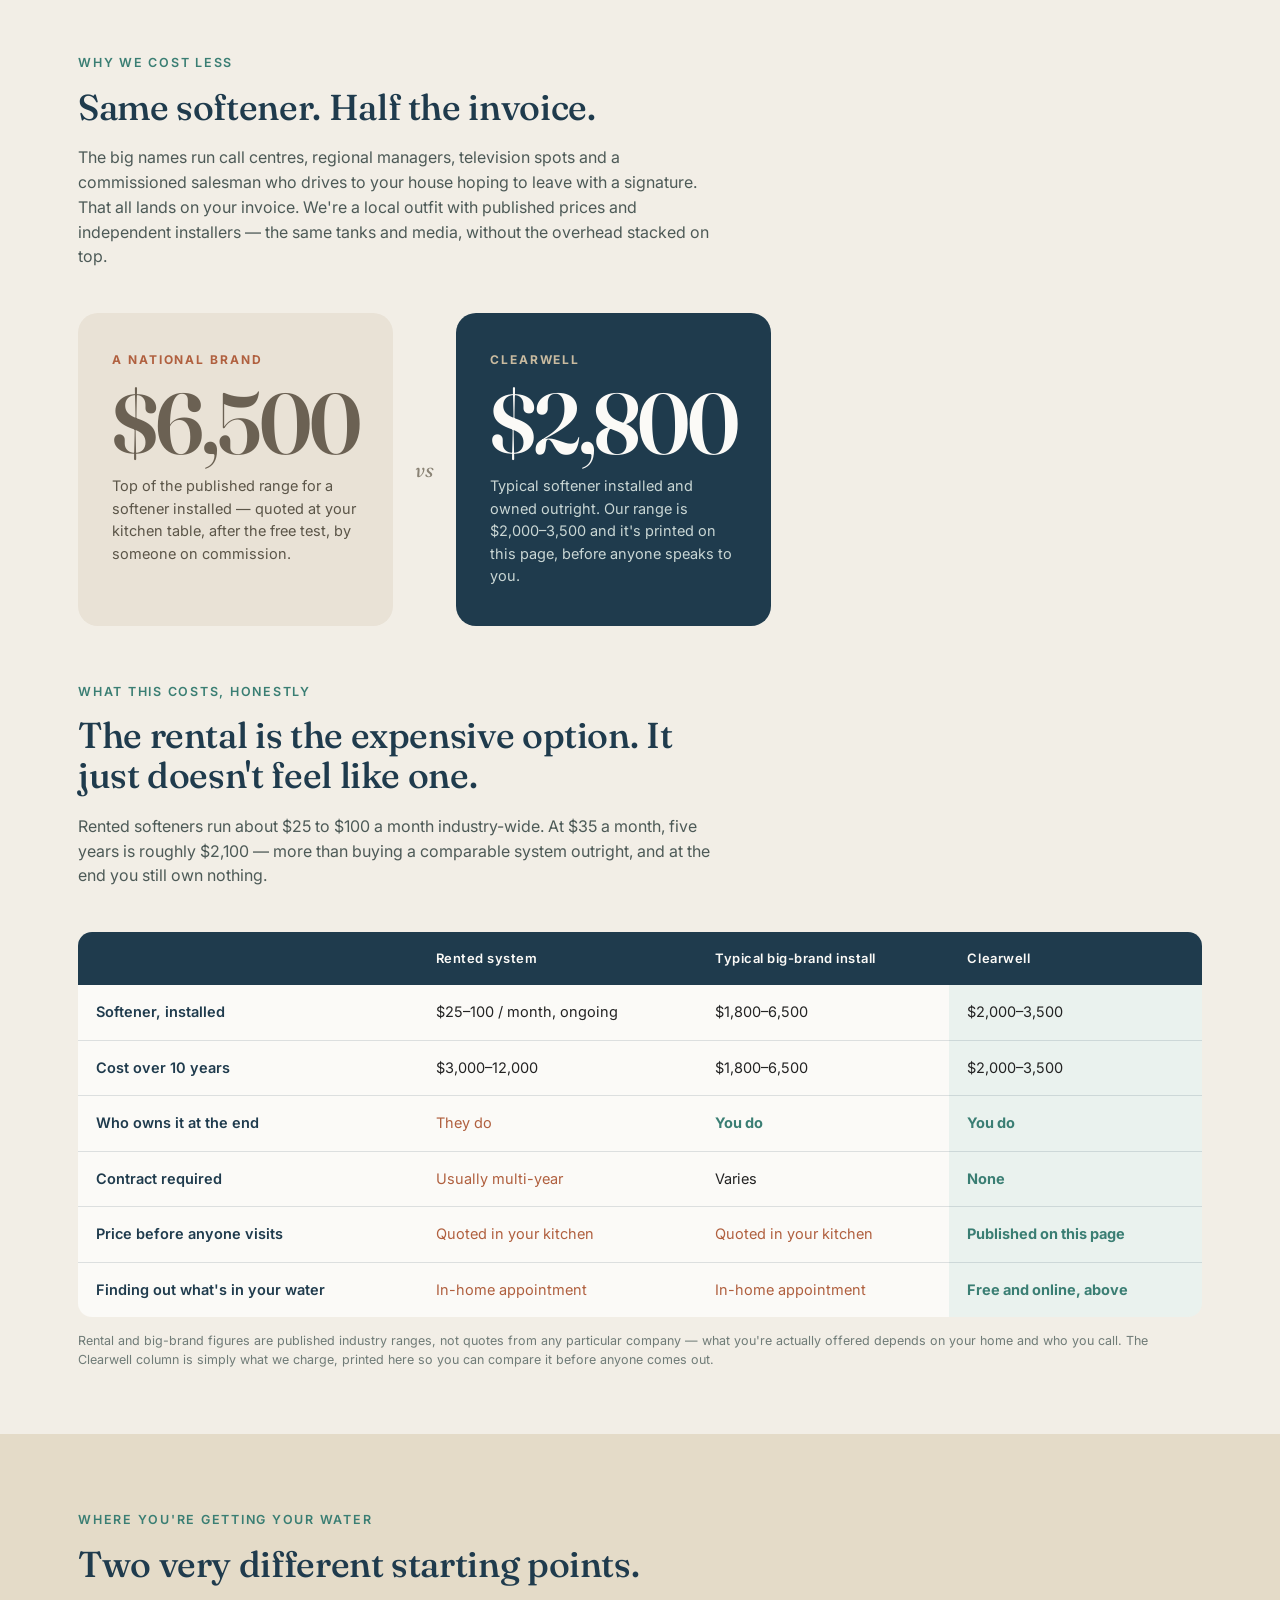
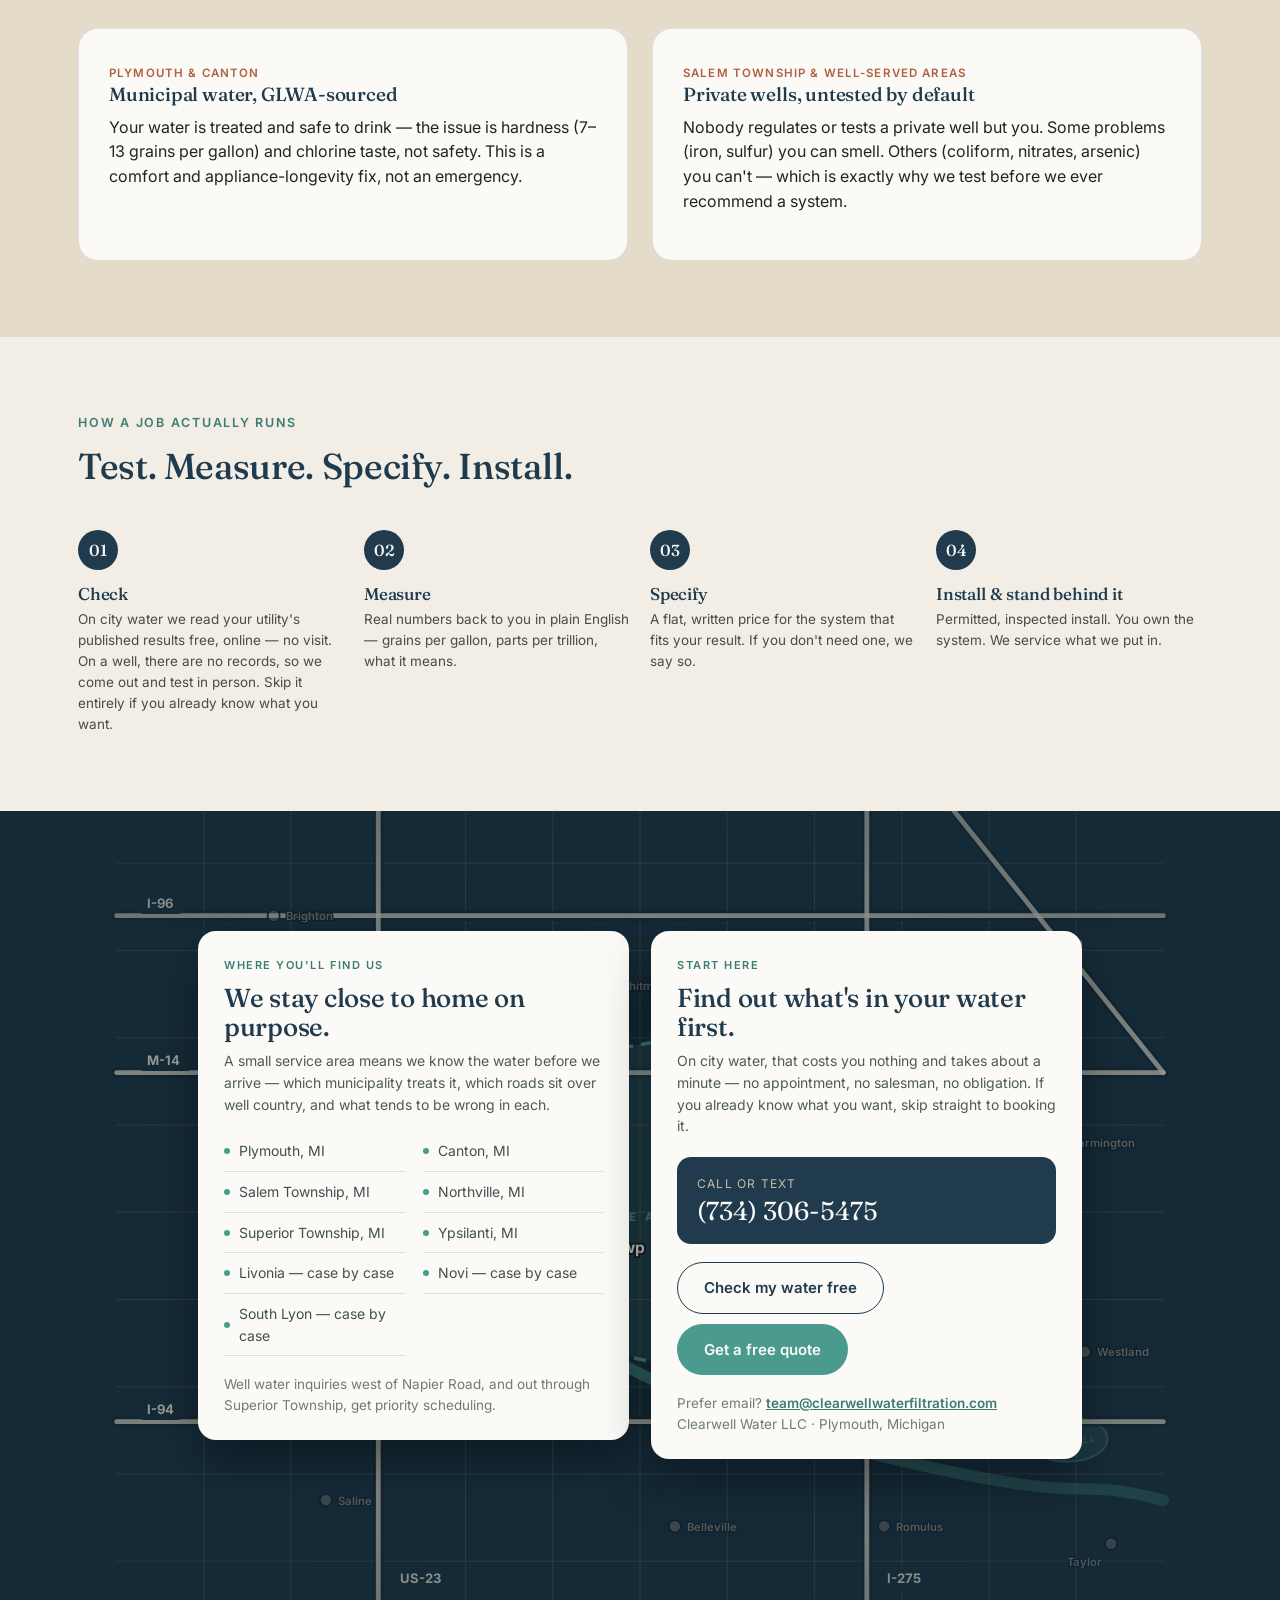
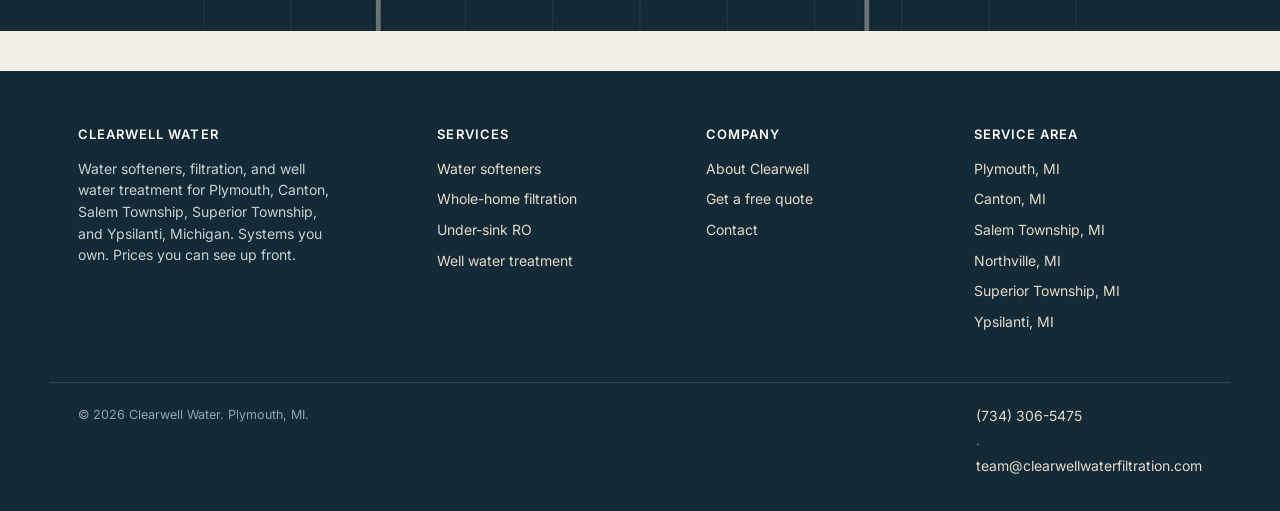
==== commit e6a245ab: "Hero names the counties rather than three towns Listing three towns made the service area look small" ====
--- a/index.html
+++ b/index.html
@@ -559,7 +559,7 @@
     <div class="hero-bg-overlay"></div>
   </div>
   <div class="wrap hero-inner">
-    <p class="hero-kicker"><span class="rule"></span>Plymouth &middot; Canton &middot; Ypsilanti<span class="rule"></span></p>
+    <p class="hero-kicker"><span class="rule"></span>Serving Western Wayne &amp; Washtenaw County<span class="rule"></span></p>
     <h1>Know your water.<br>Own your system.</h1>
     <p class="lede">A national brand will quote you <strong style="color:#fff;">$6,500</strong> after sending a salesman to your kitchen. Ours run <strong style="color:#fff;">$2,000&ndash;3,500</strong>, printed on this page &mdash; and we'll tell you what's in your water for free, online, before you speak to anyone.</p>
     <div class="hero-actions">
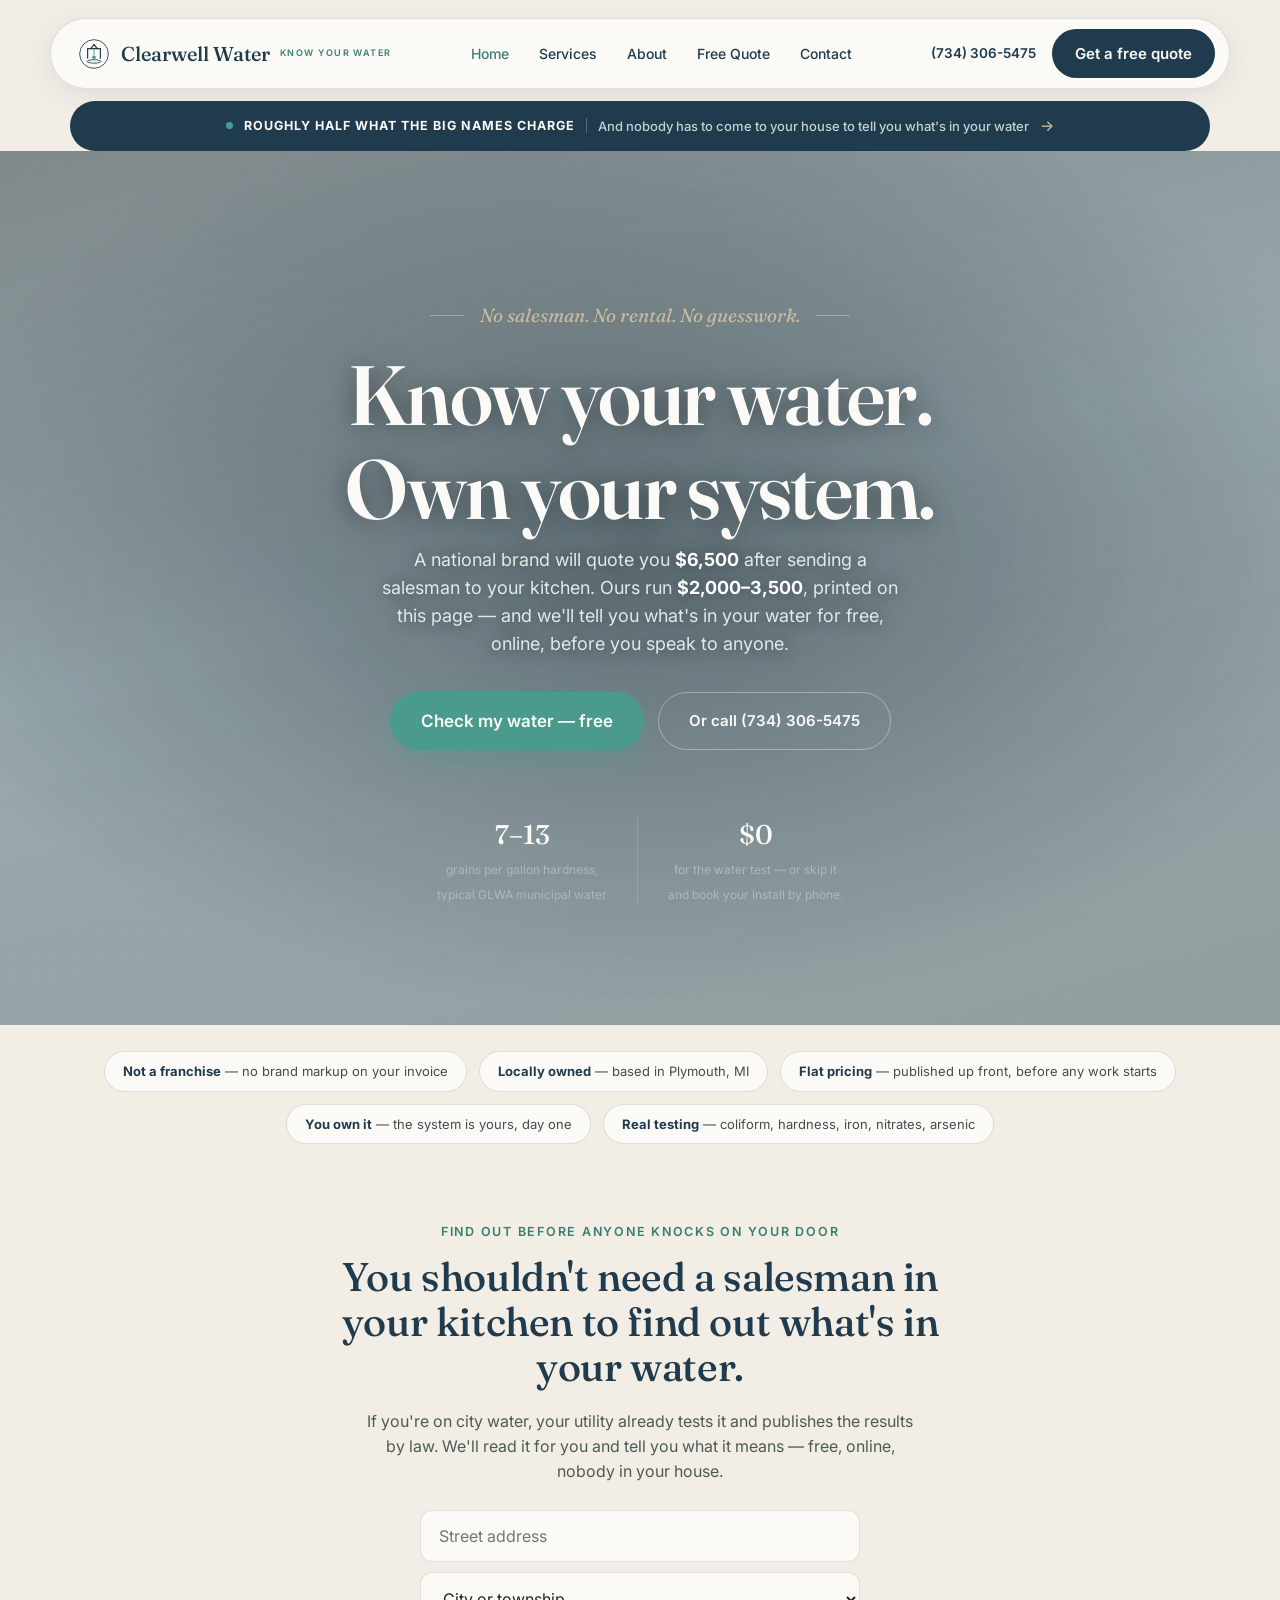
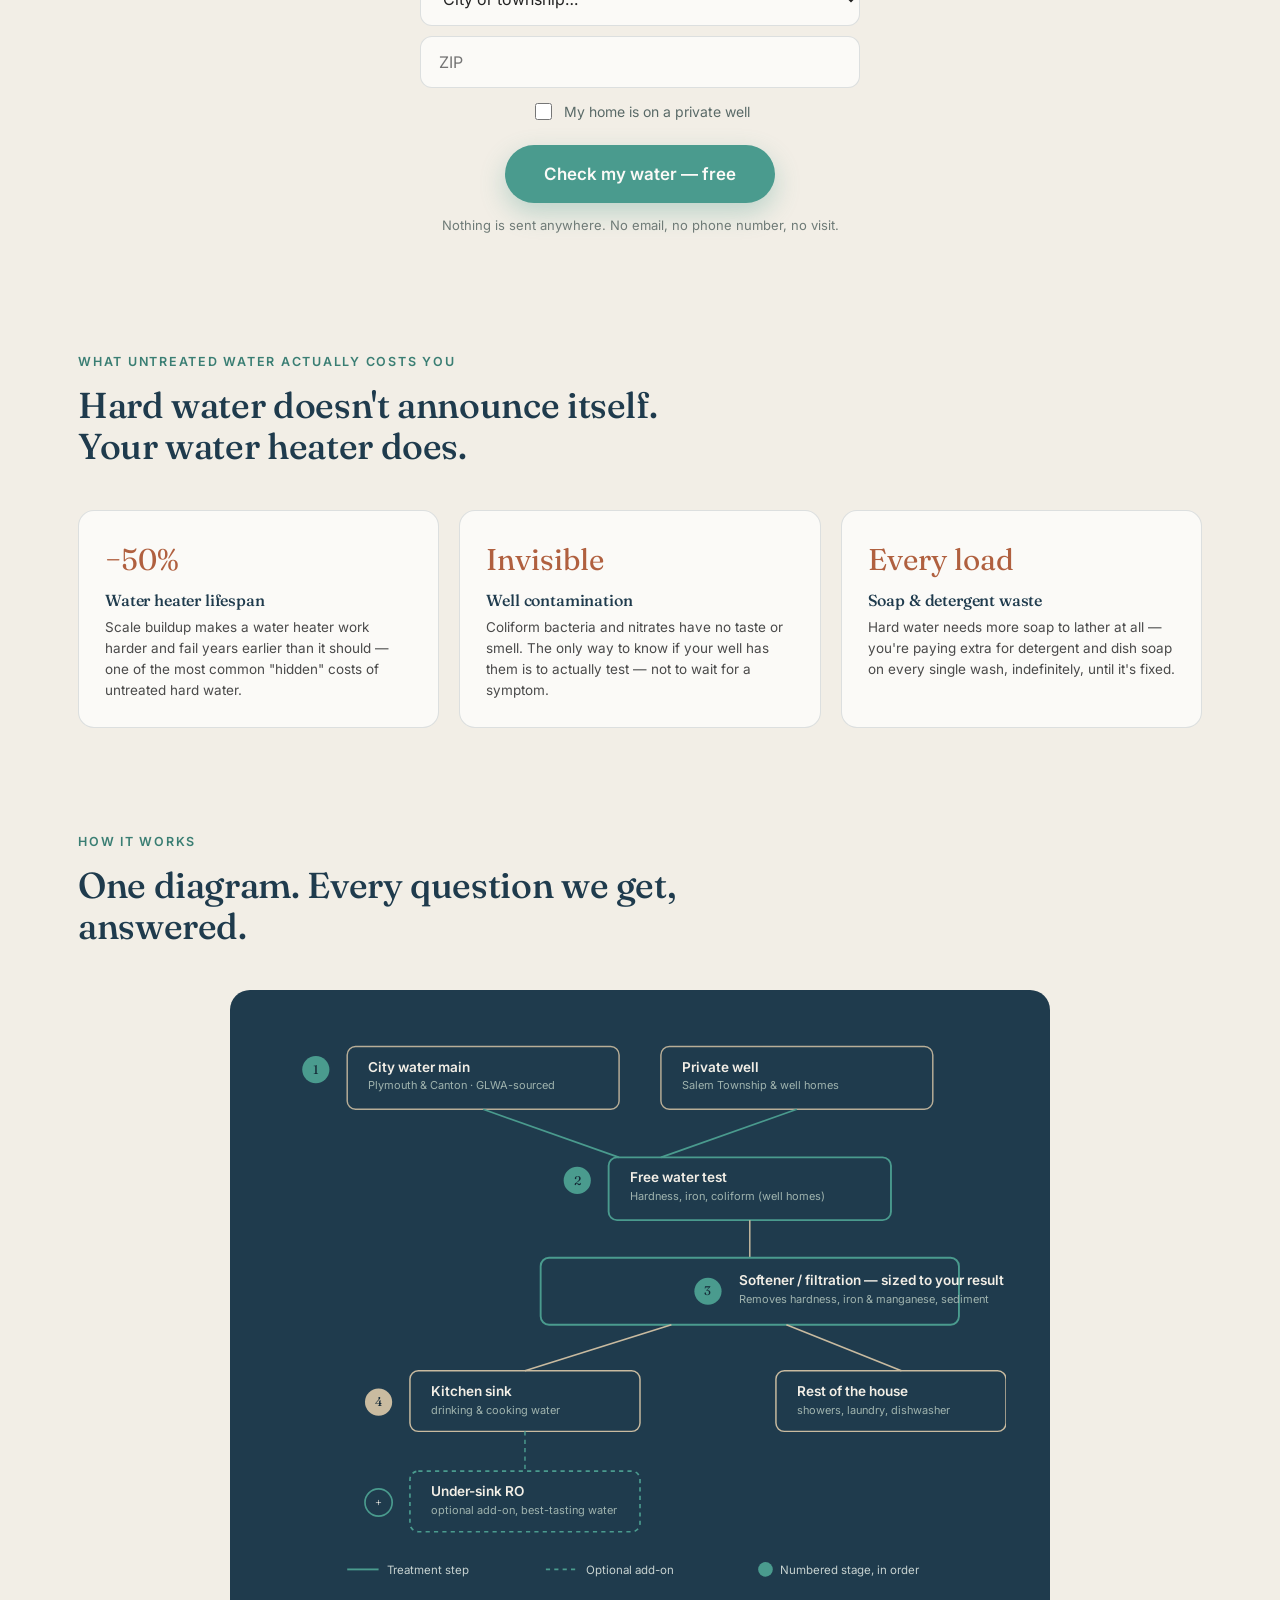
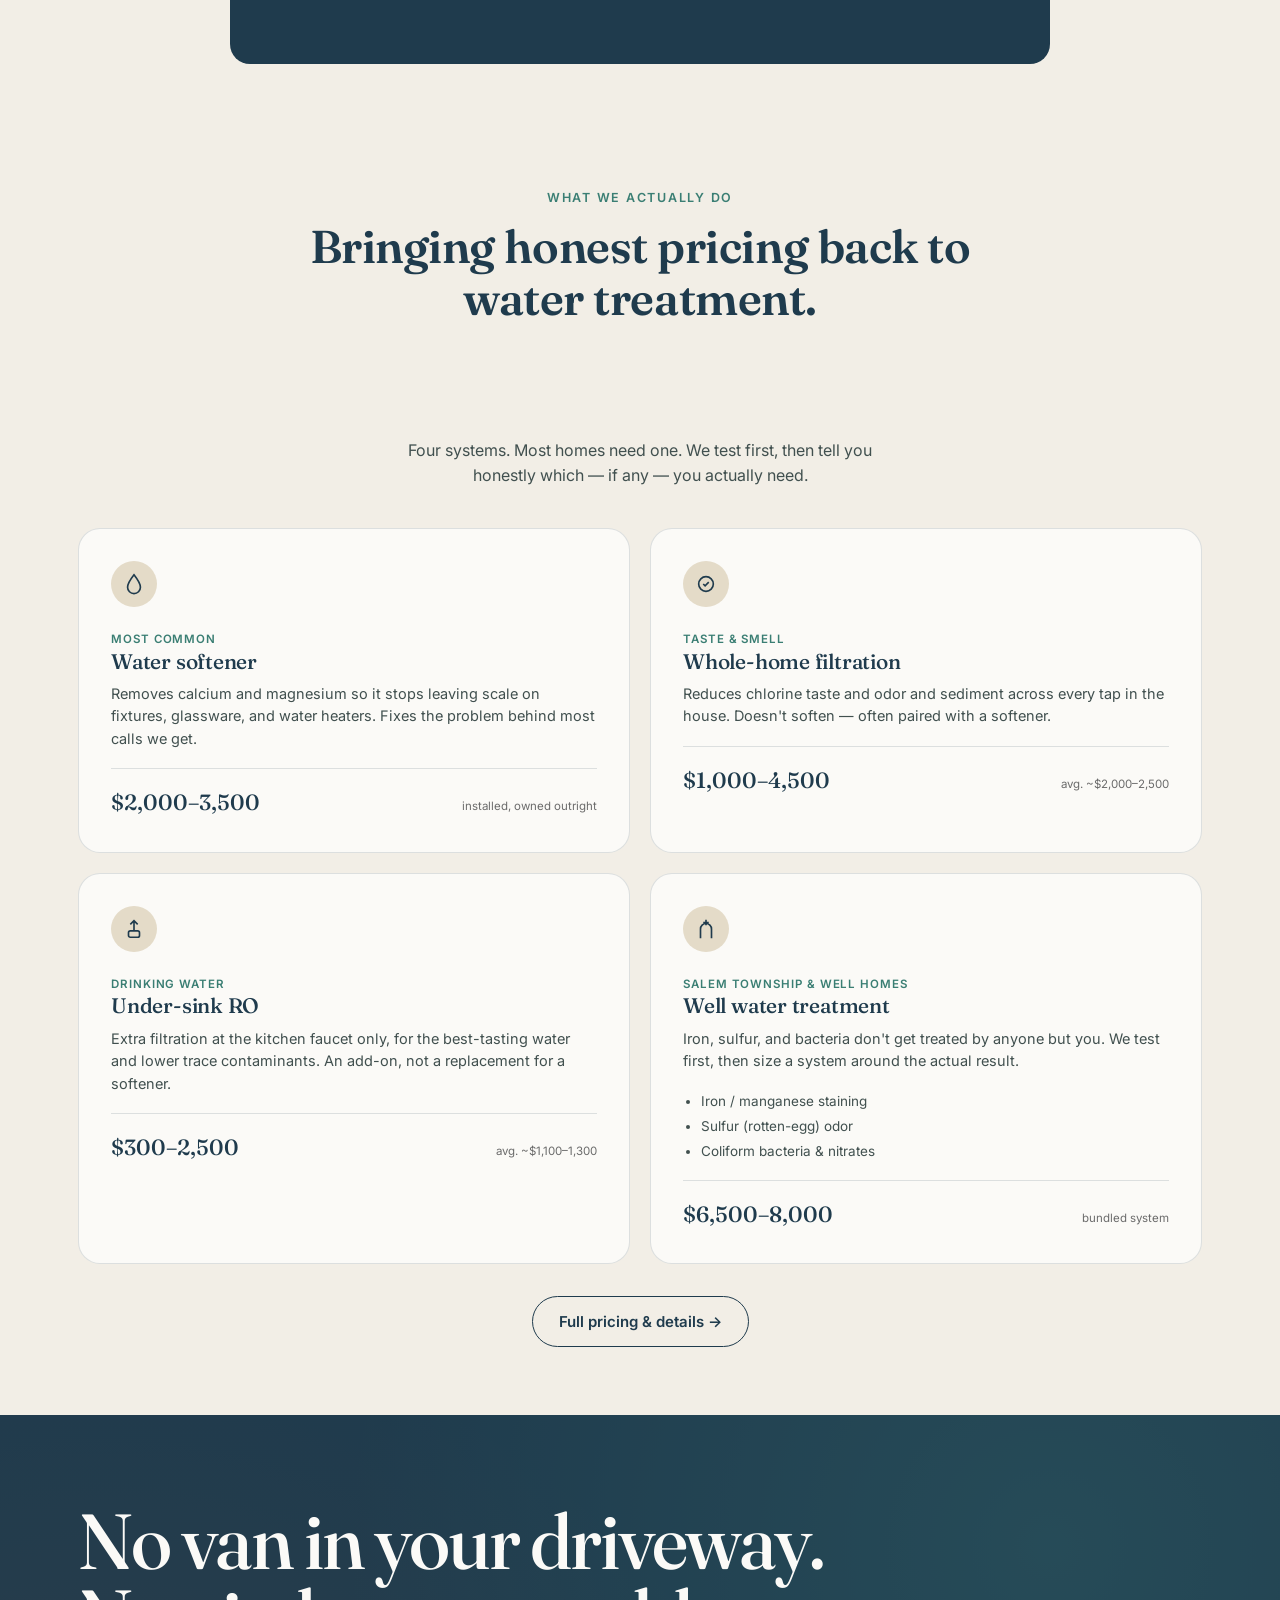
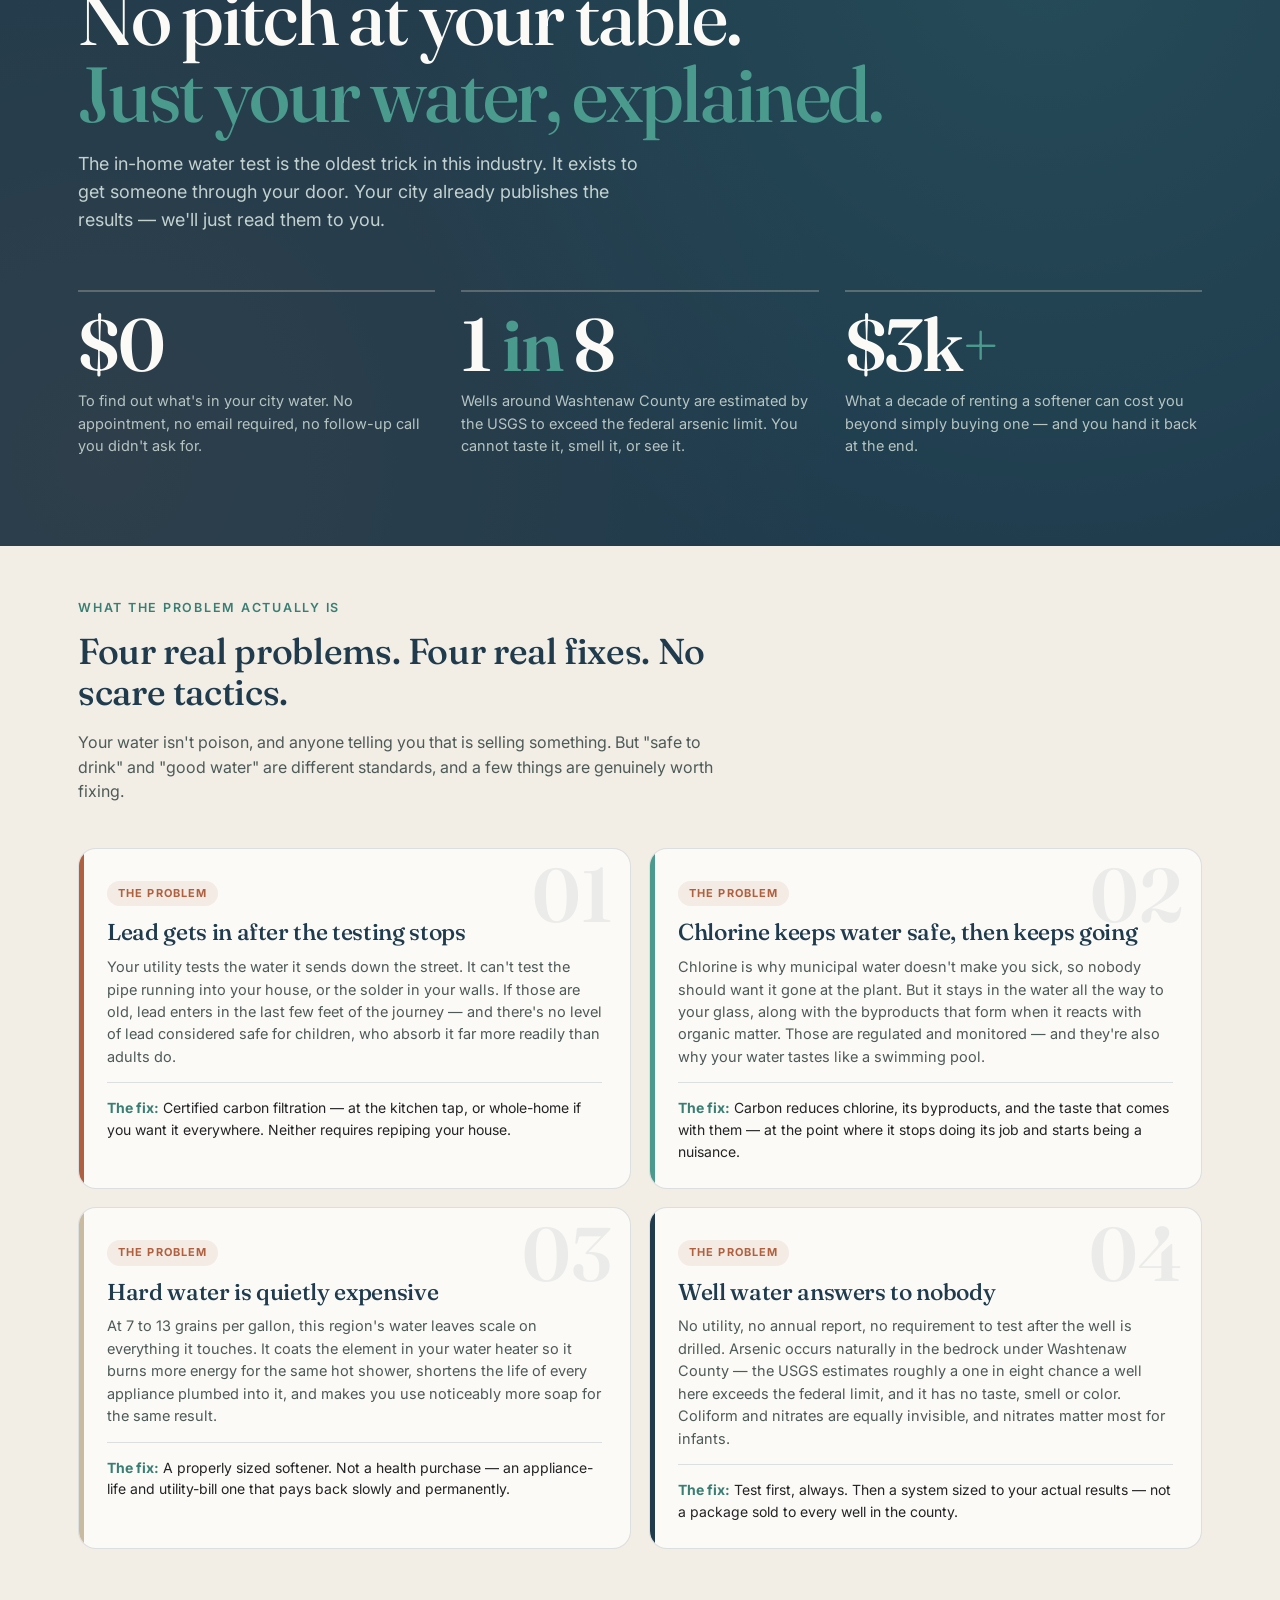
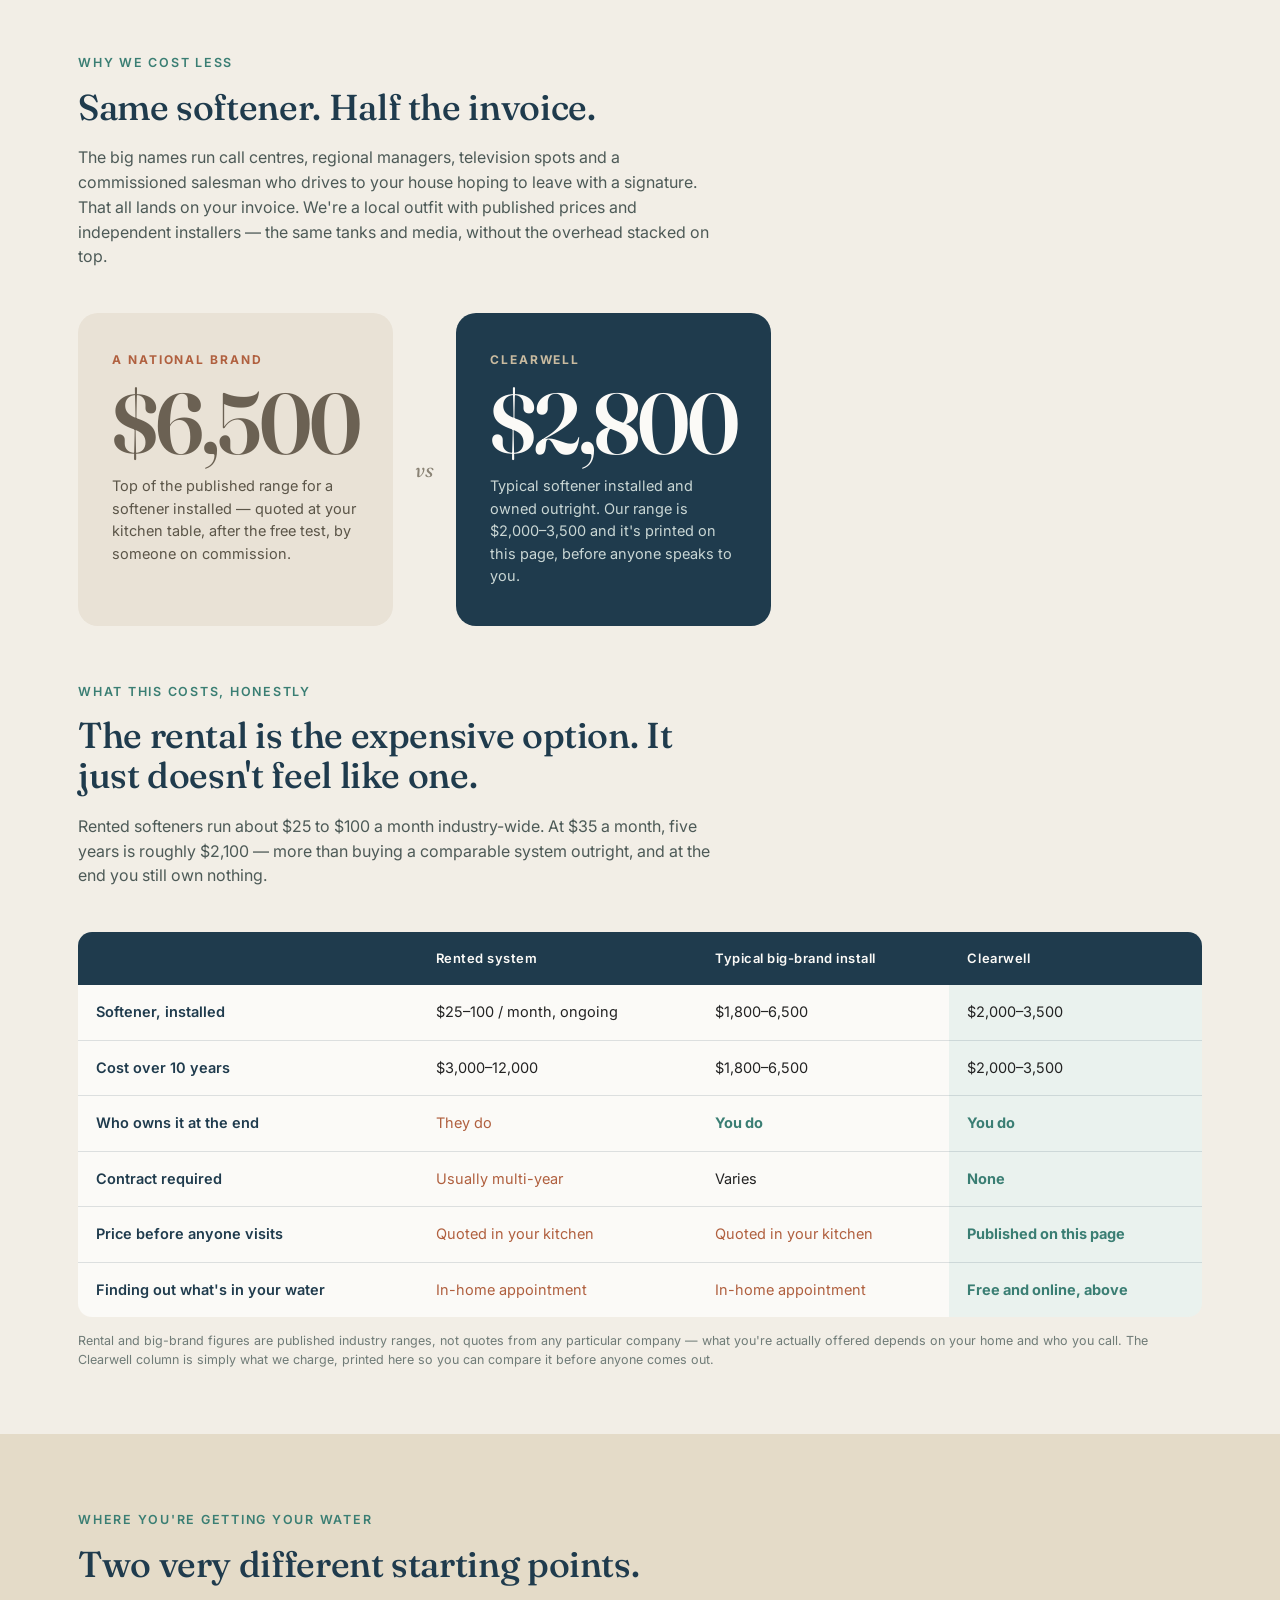
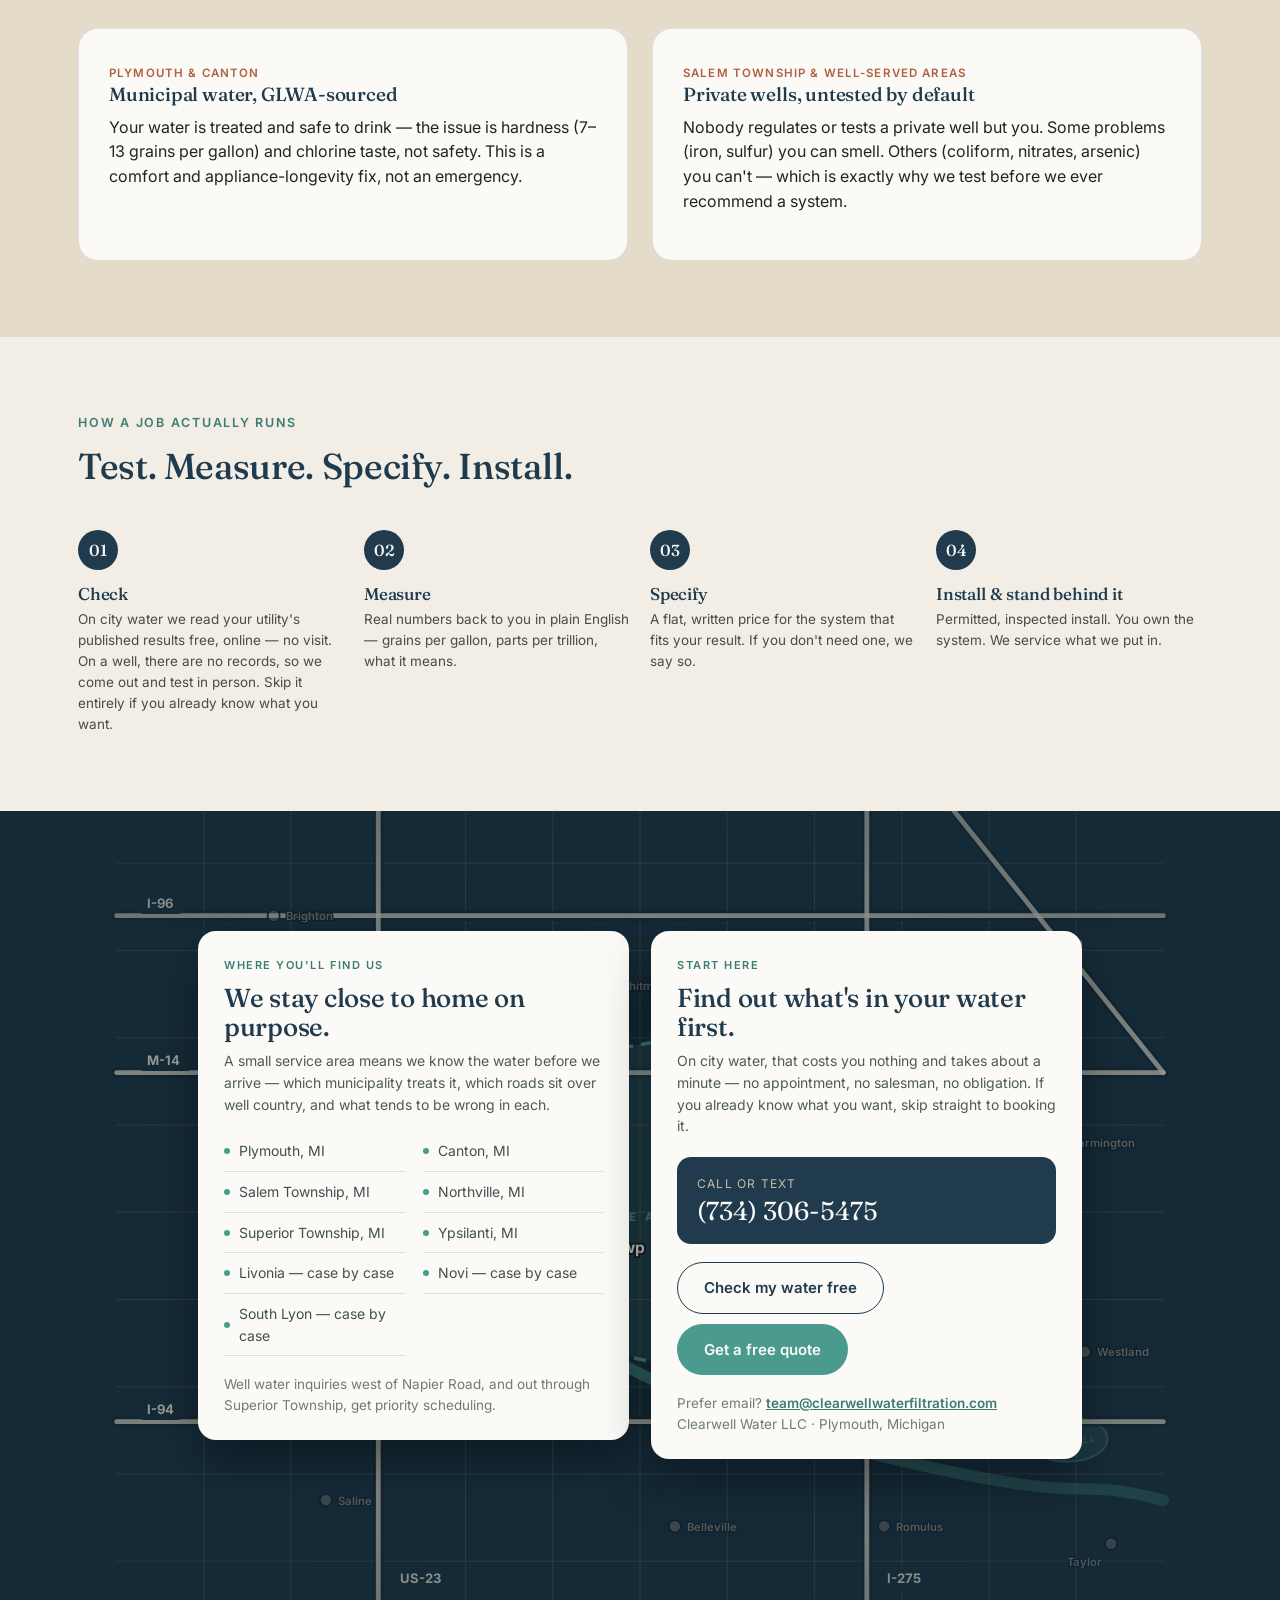
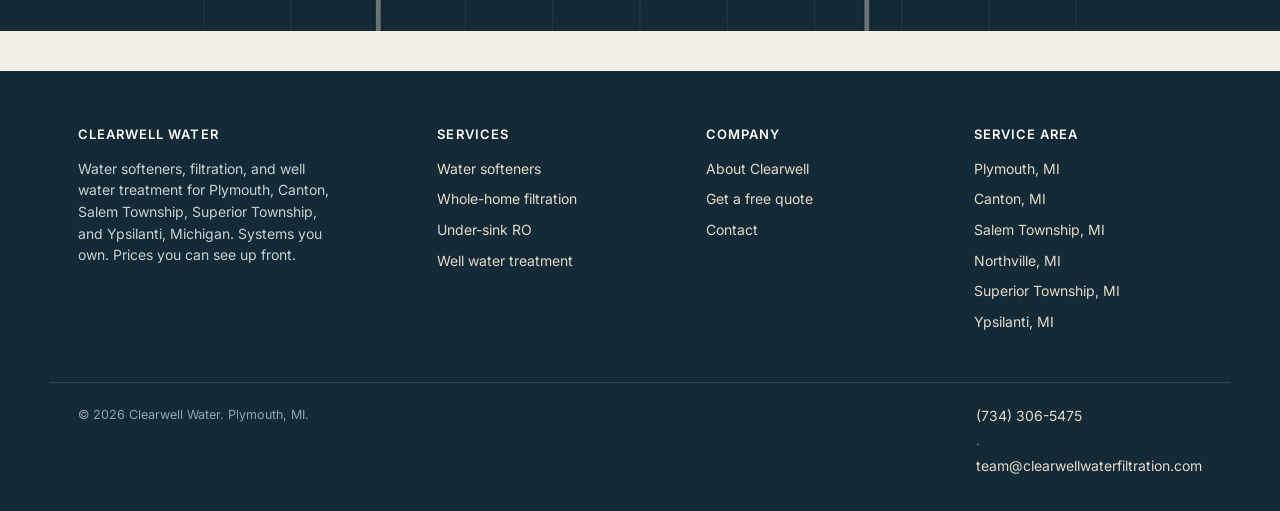
==== commit 4ab0a5ed: "Lead with the positioning, not geography The kicker sits directly above the headline — a tagline ear" ====
--- a/index.html
+++ b/index.html
@@ -559,7 +559,7 @@
     <div class="hero-bg-overlay"></div>
   </div>
   <div class="wrap hero-inner">
-    <p class="hero-kicker"><span class="rule"></span>Serving Western Wayne &amp; Washtenaw County<span class="rule"></span></p>
+    <p class="hero-kicker"><span class="rule"></span>No salesman. No rental. No guesswork.<span class="rule"></span></p>
     <h1>Know your water.<br>Own your system.</h1>
     <p class="lede">A national brand will quote you <strong style="color:#fff;">$6,500</strong> after sending a salesman to your kitchen. Ours run <strong style="color:#fff;">$2,000&ndash;3,500</strong>, printed on this page &mdash; and we'll tell you what's in your water for free, online, before you speak to anyone.</p>
     <div class="hero-actions">
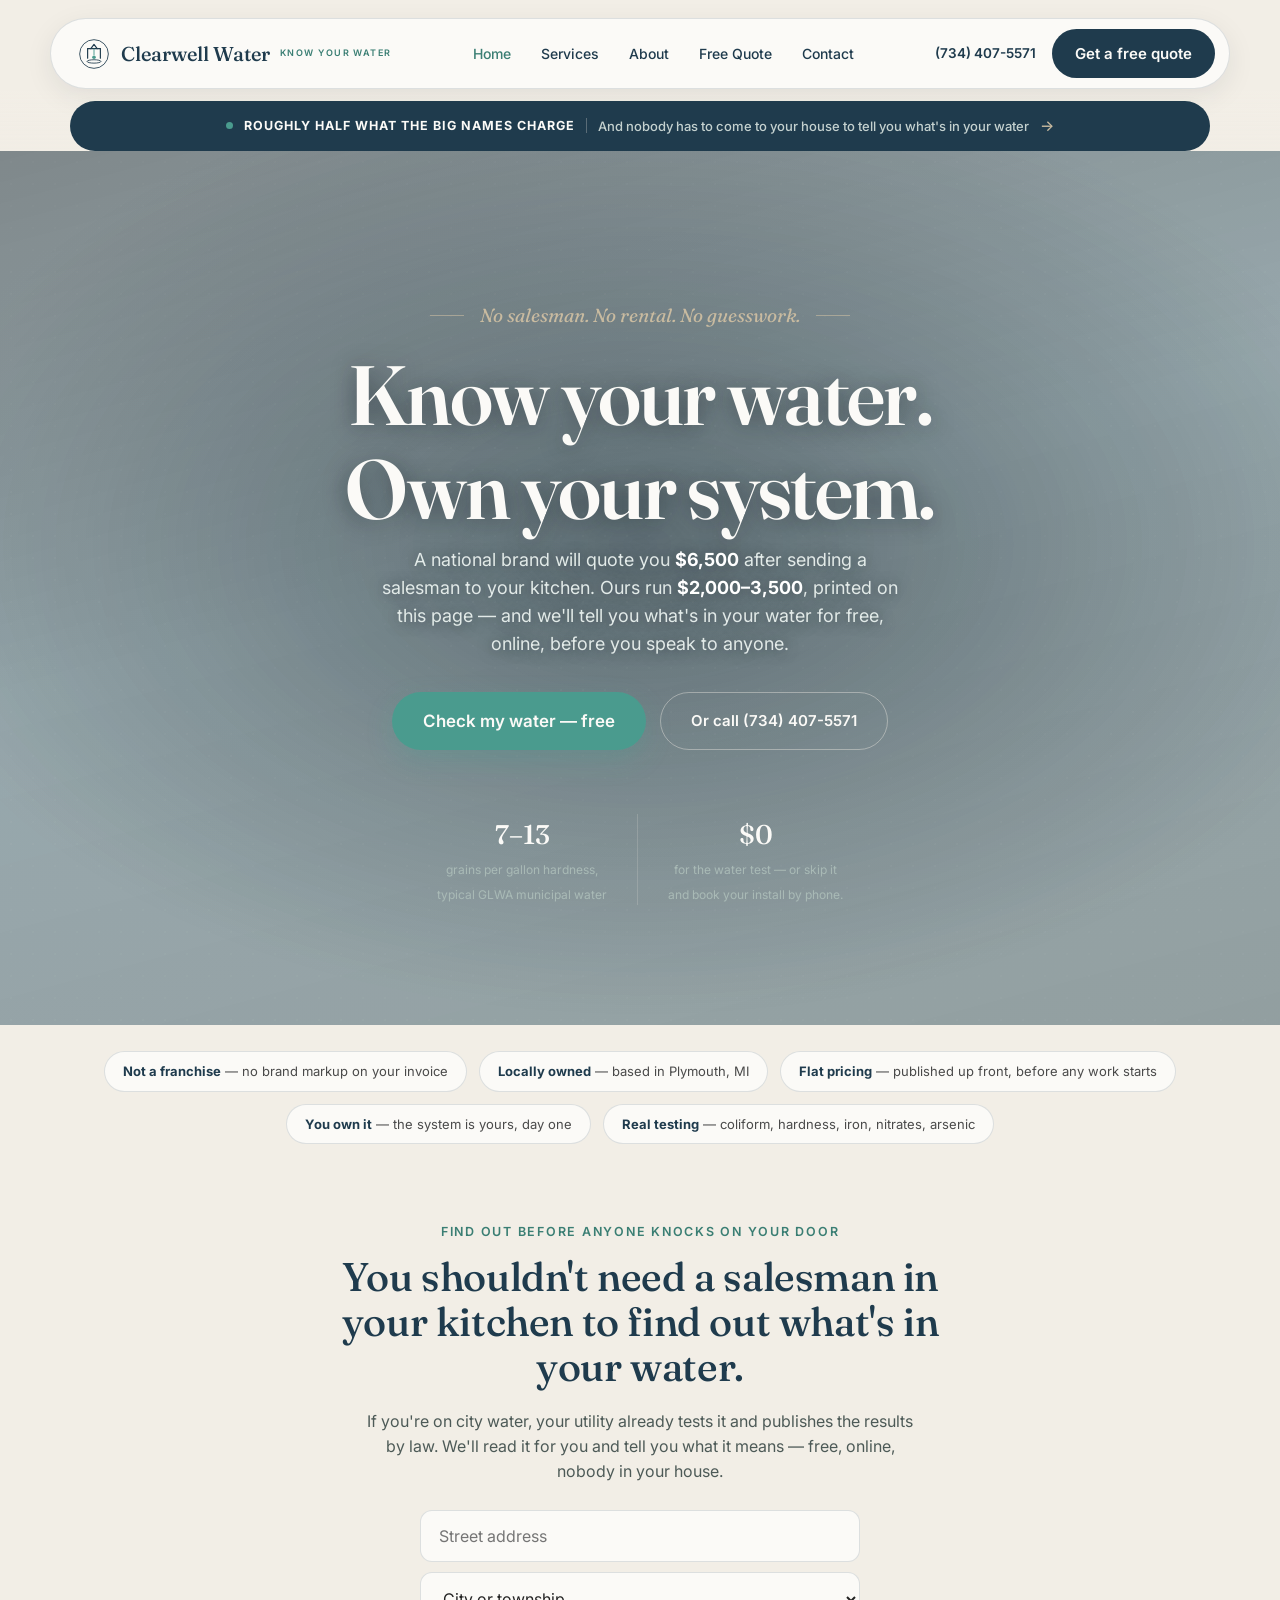
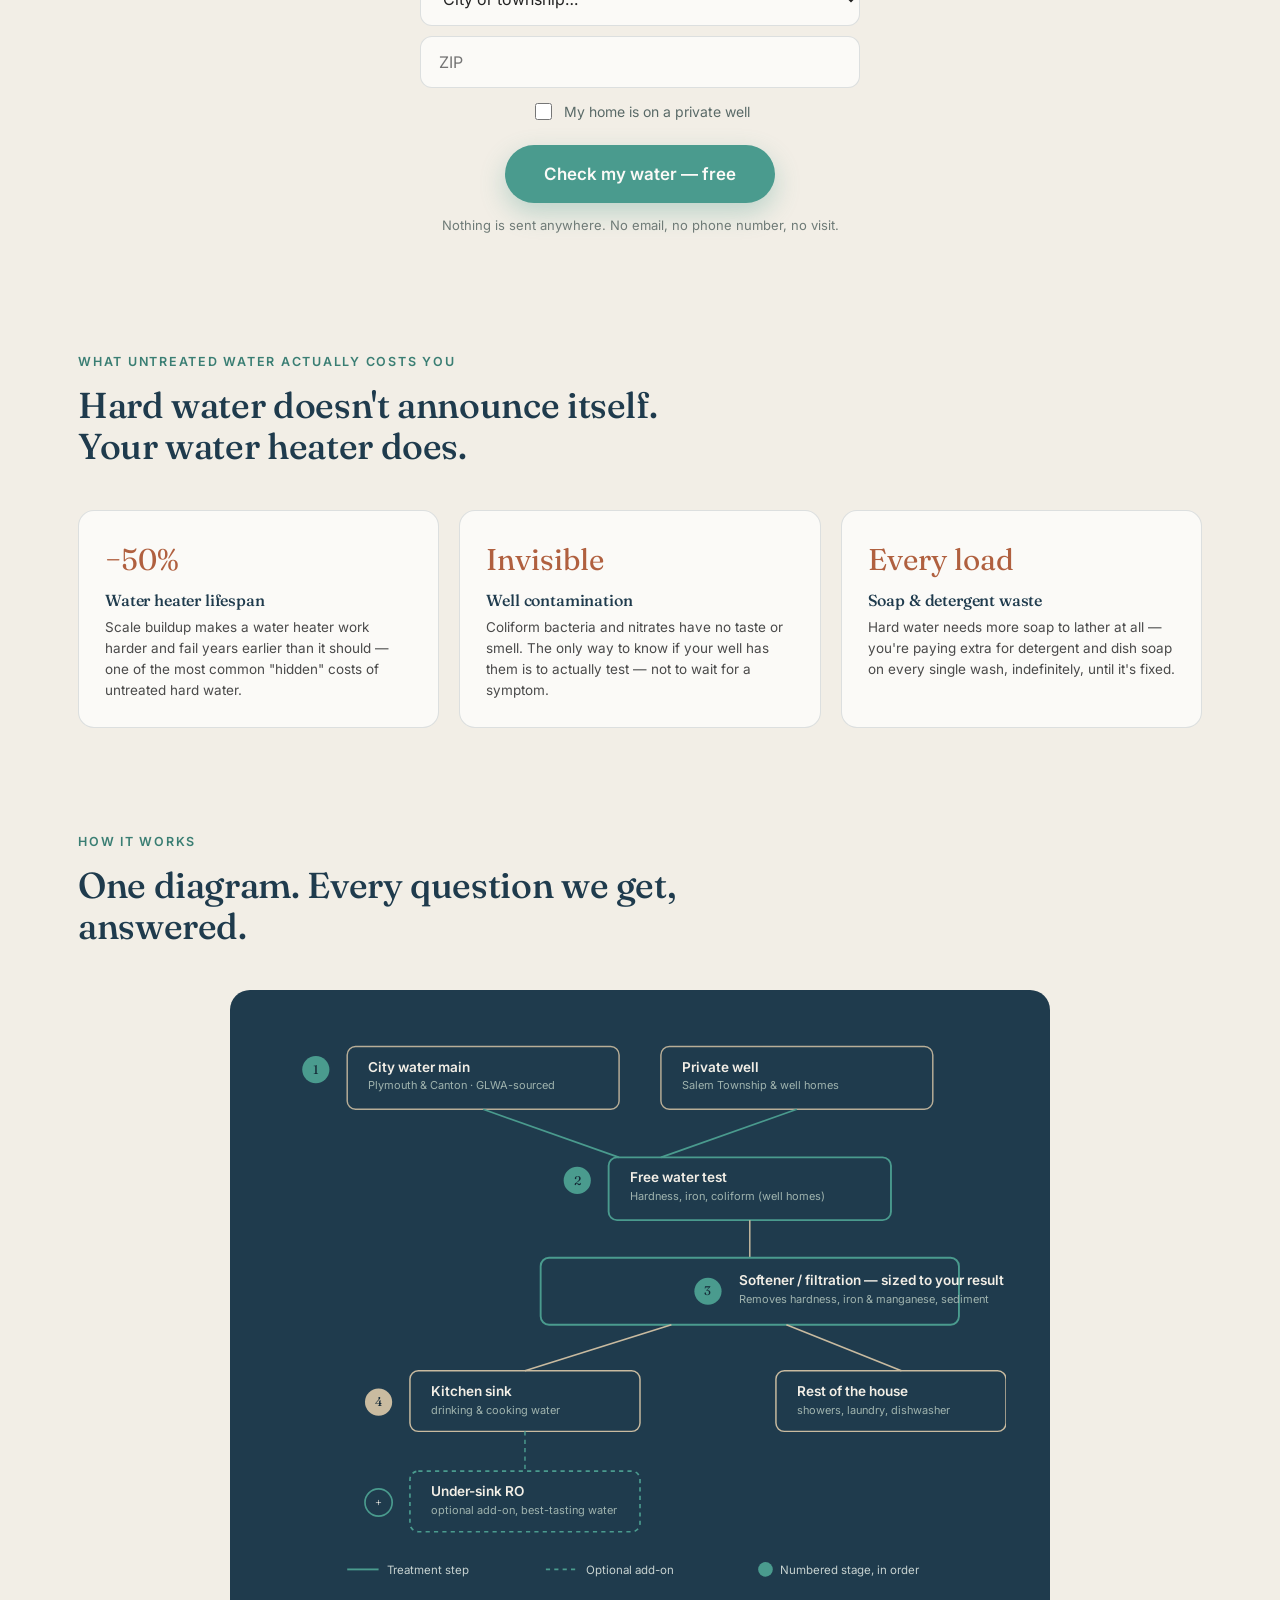
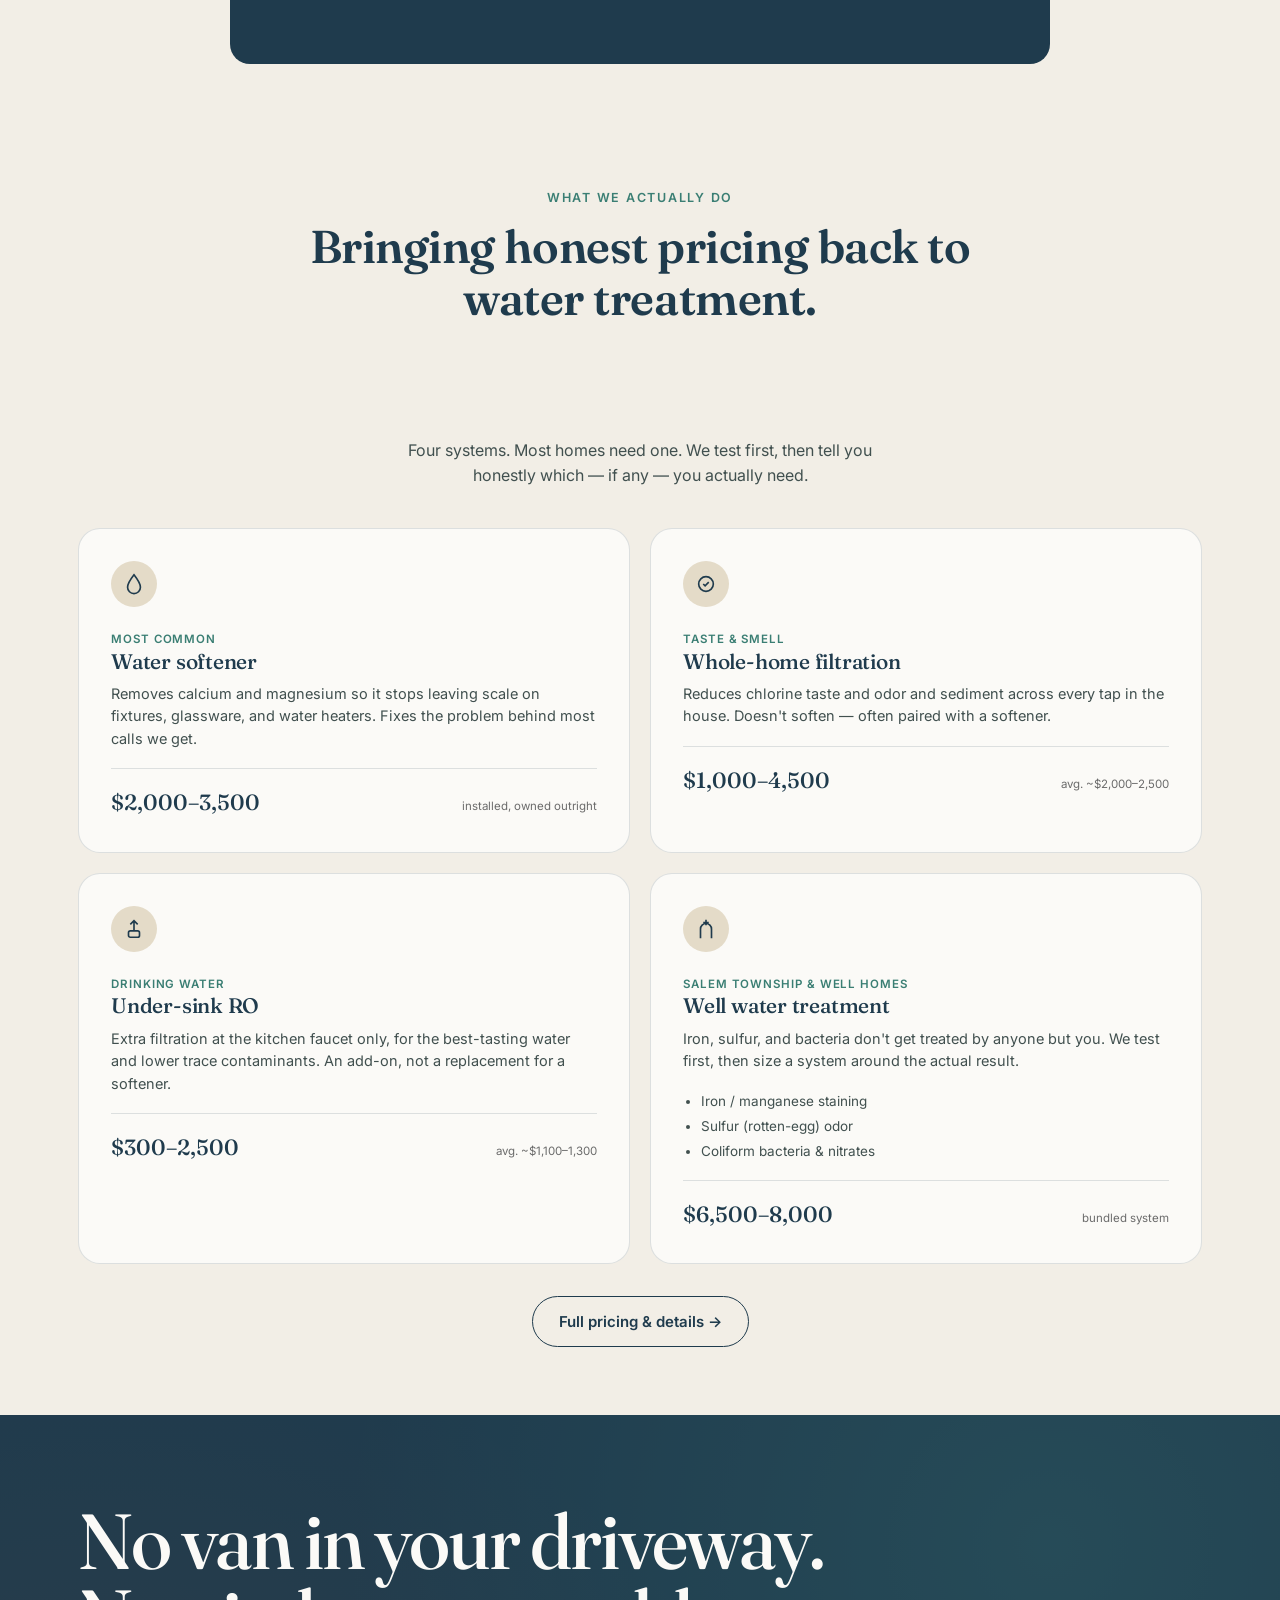
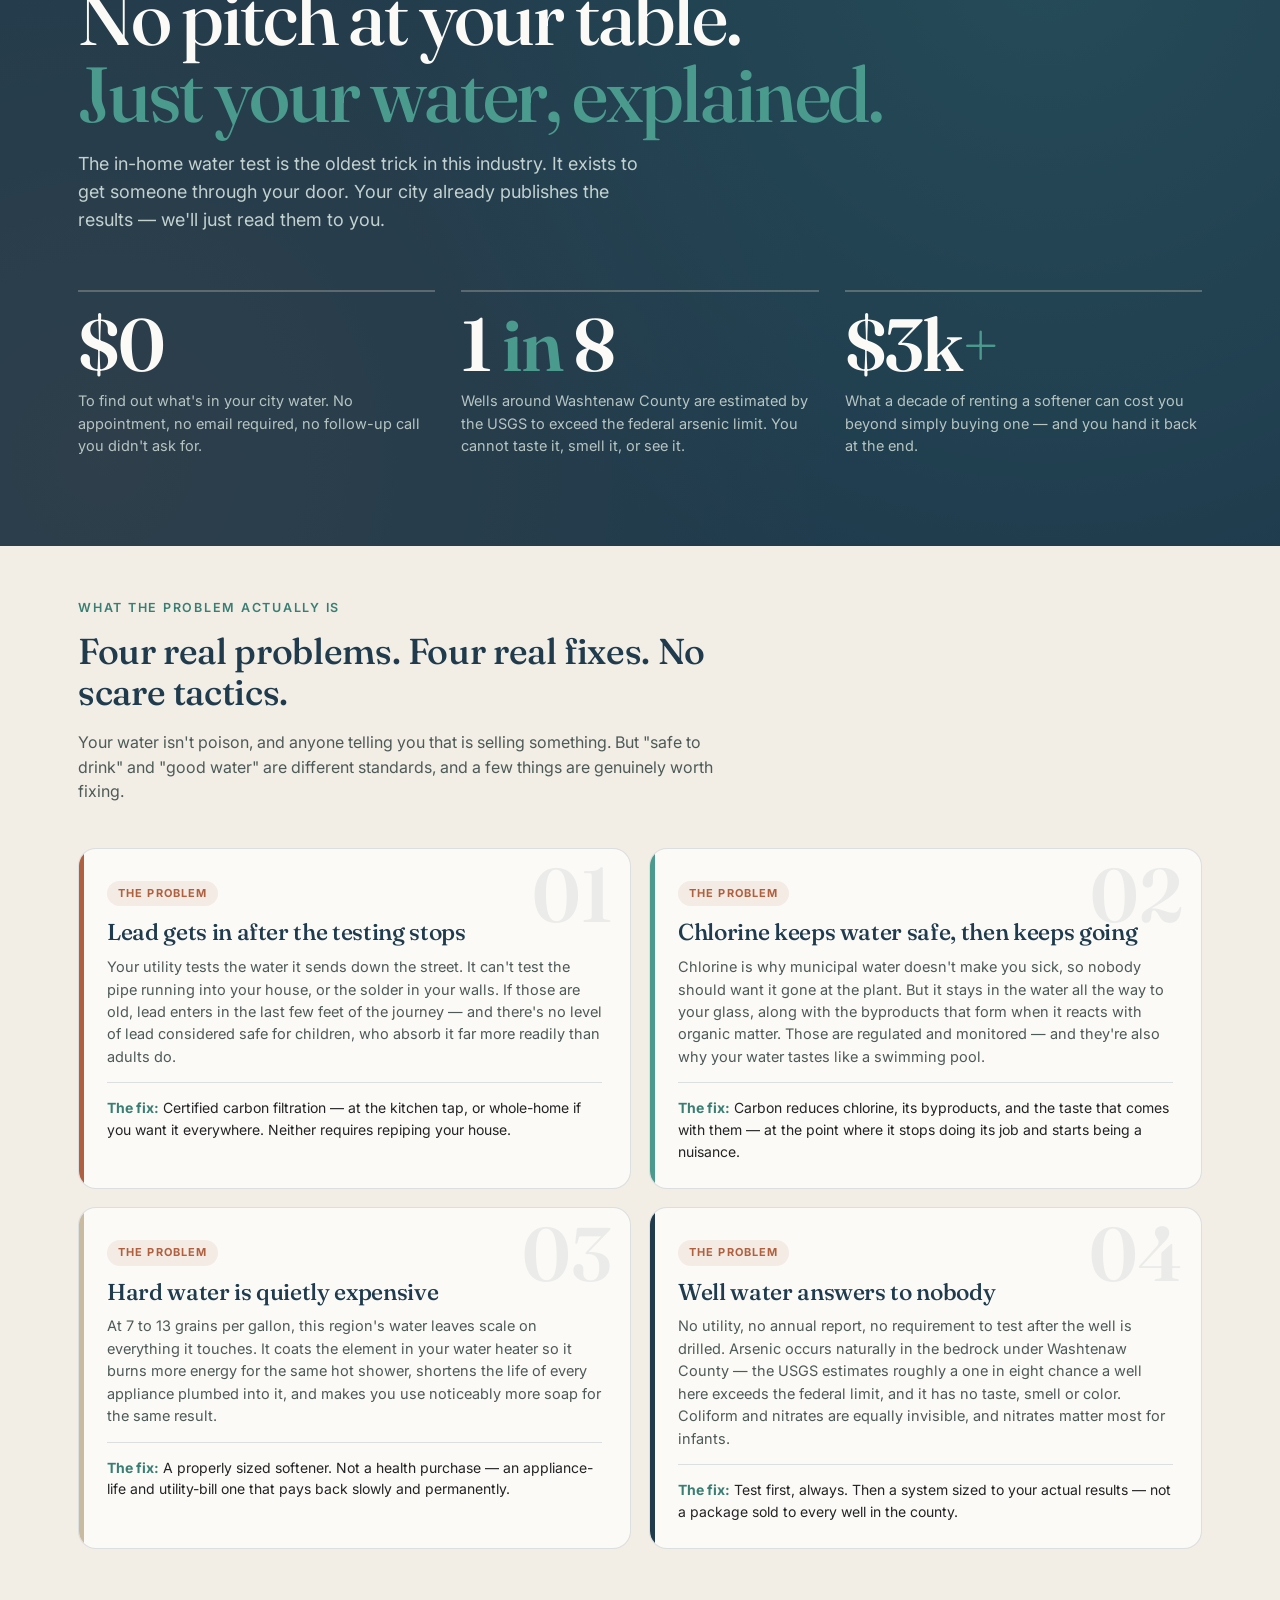
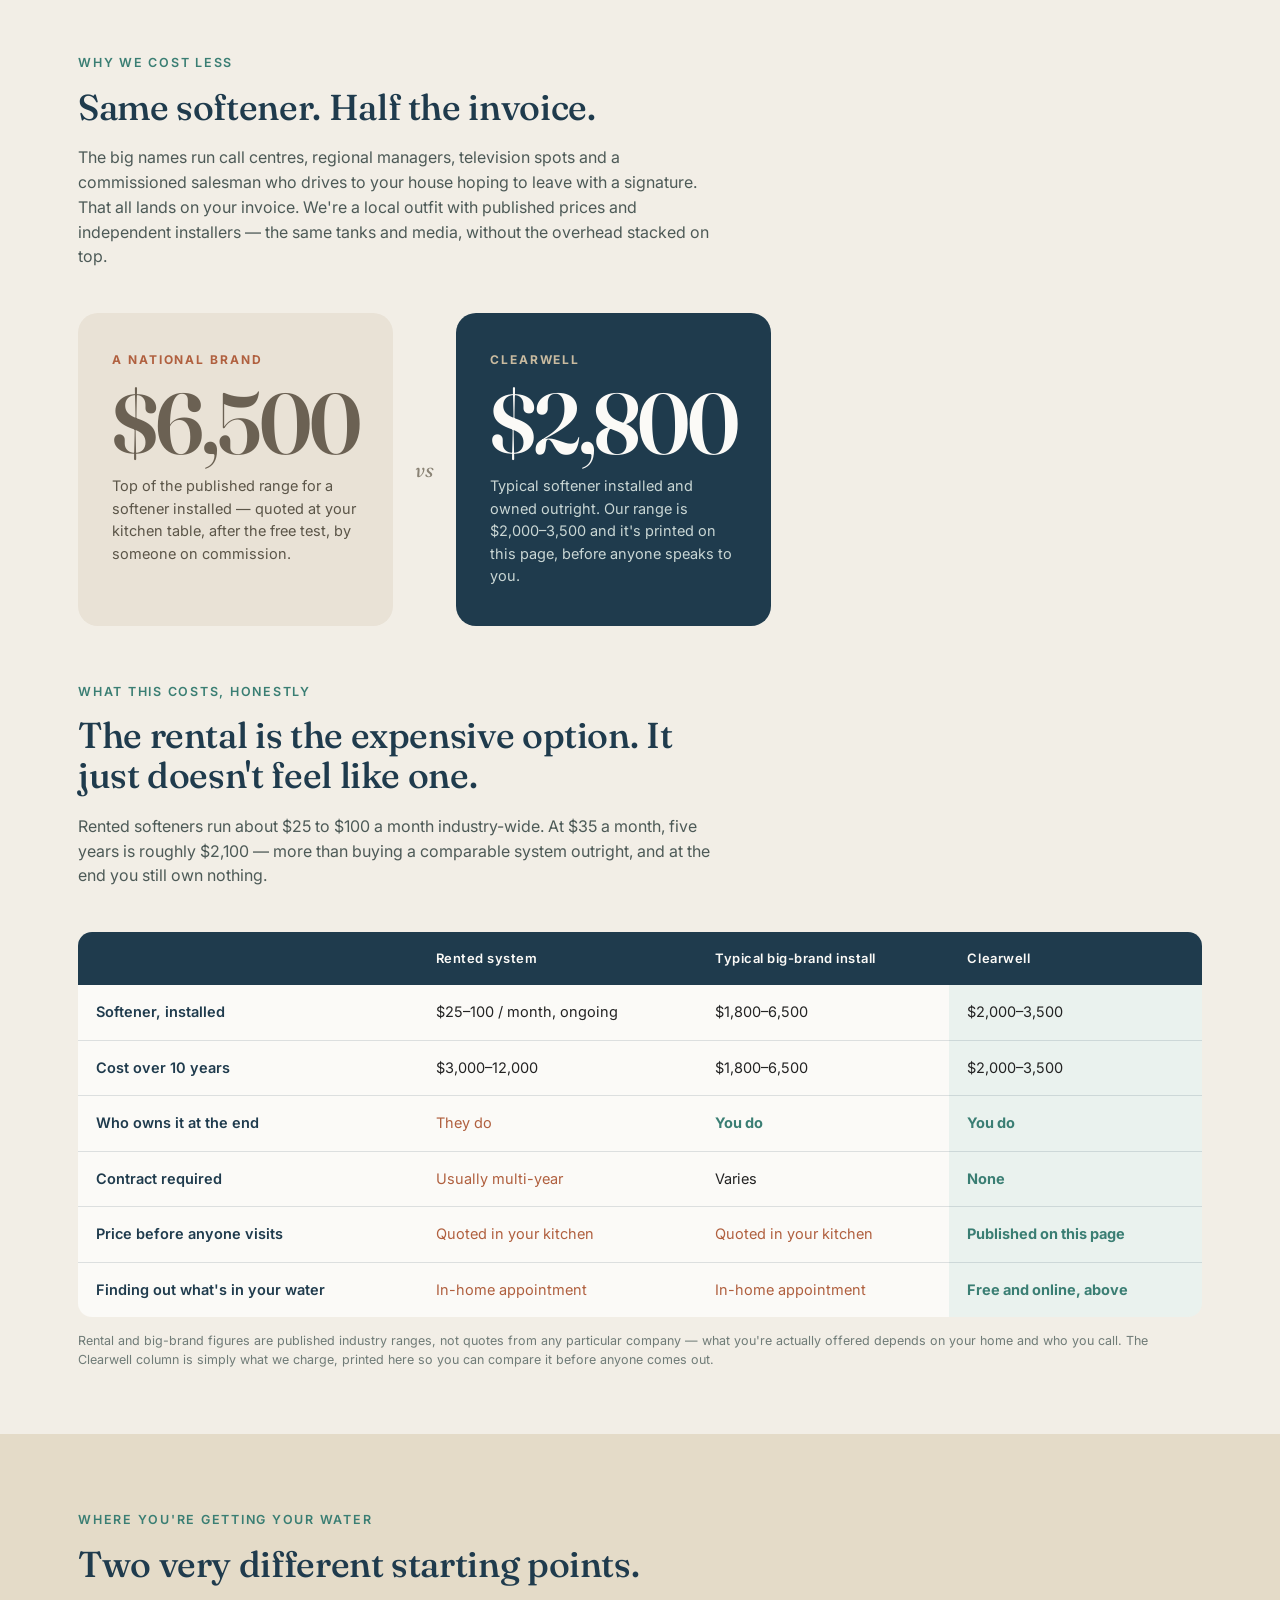
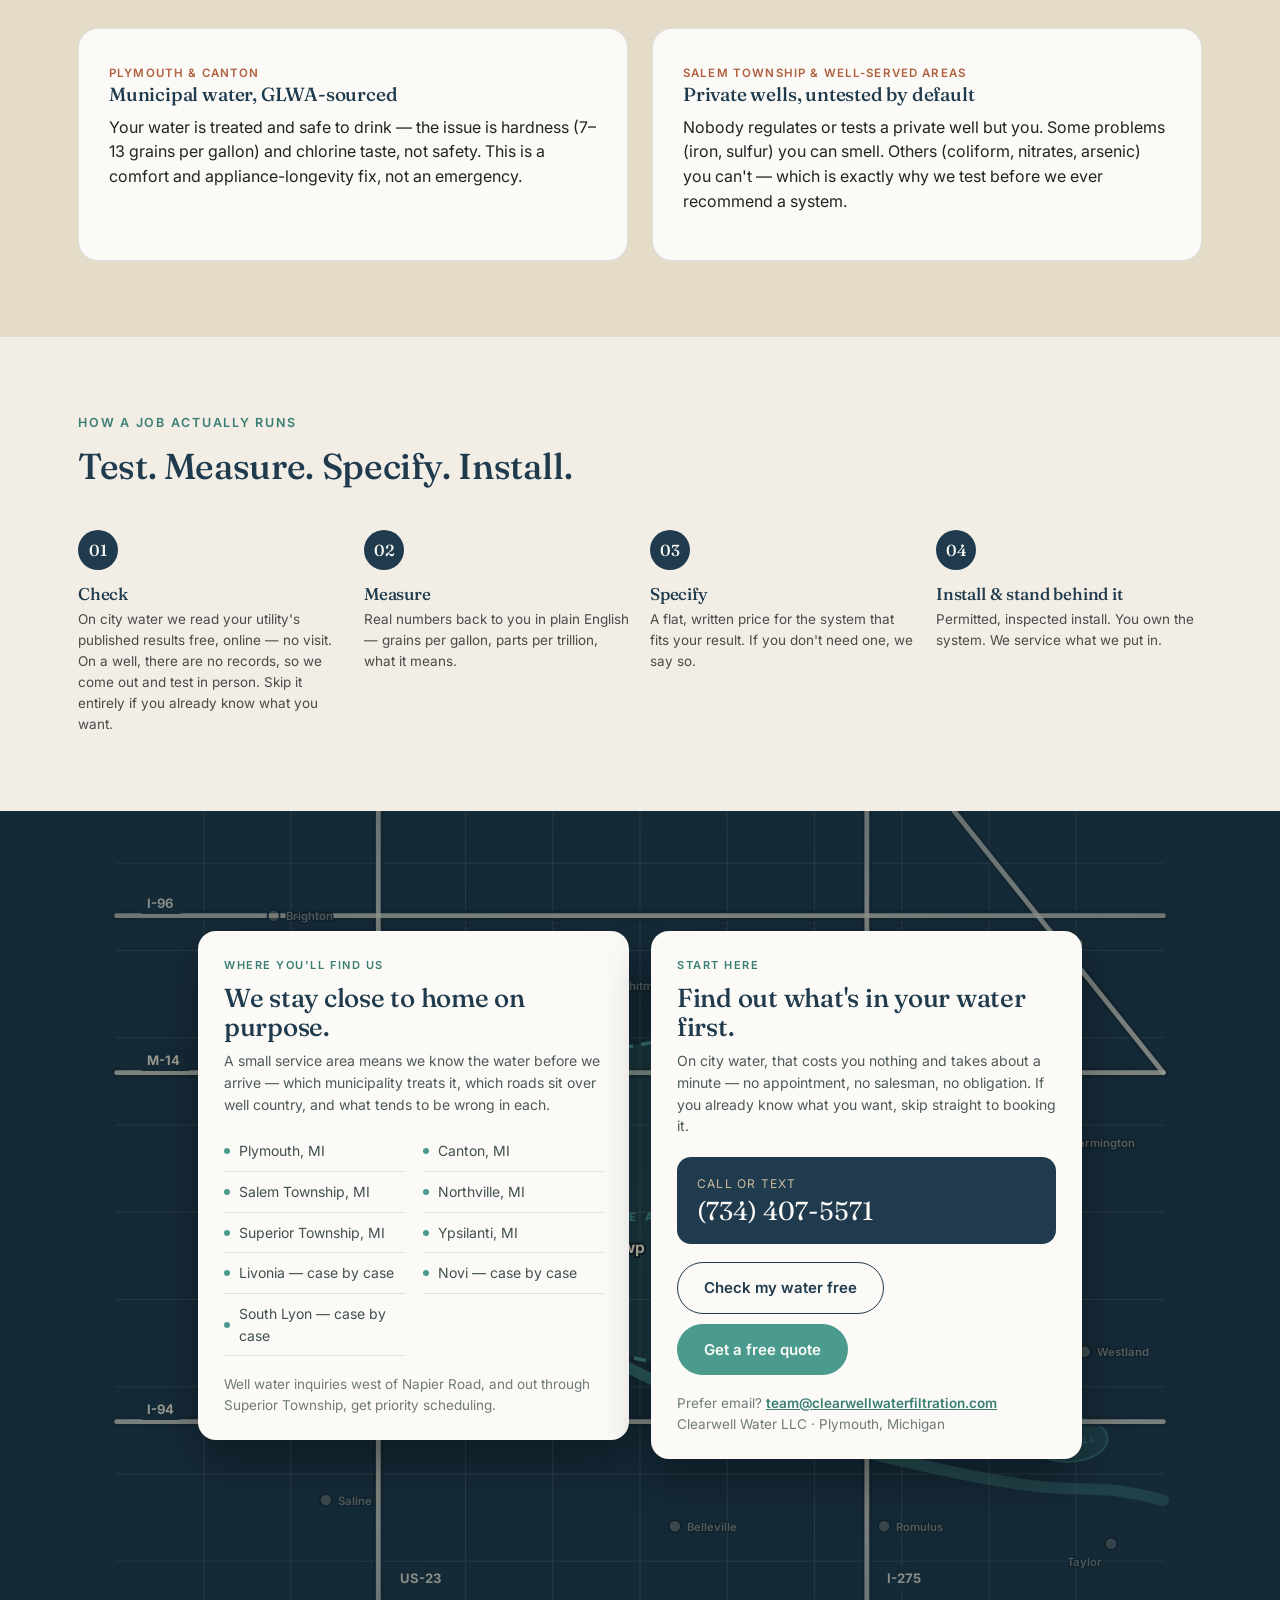
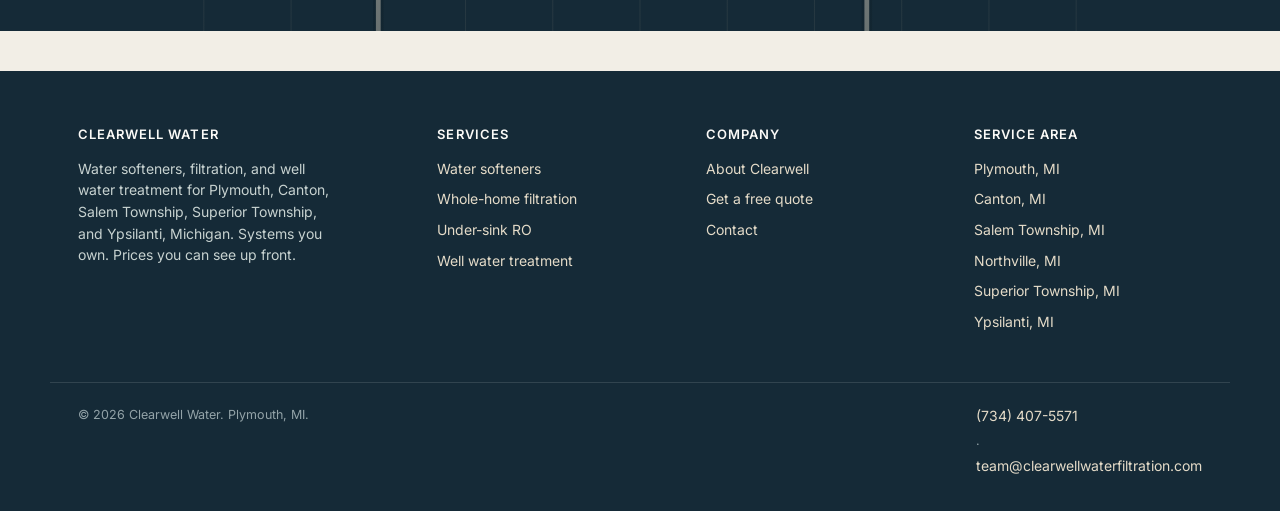
==== commit 8265d488: "Switch the whole site to (734) 407-5571 This is the number the shared Quo inbox answers, so the site" ====
--- a/index.html
+++ b/index.html
@@ -501,7 +501,7 @@
   "description": "Residential water softener, filtration, and well water treatment company serving Plymouth, Canton, Salem Township, Superior Township, and Ypsilanti, Michigan.",
   "areaServed": ["Plymouth, MI", "Canton, MI", "Salem Township, MI", "Northville, MI", "Superior Township, MI", "Ypsilanti, MI"],
   "priceRange": "$$",
-  "telephone": "+1-734-306-5475",
+  "telephone": "+1-734-407-5571",
   "address": {
     "@type": "PostalAddress",
     "addressLocality": "Plymouth",
@@ -535,10 +535,10 @@
       <a href="about.html">About</a>
       <a href="book.html">Free Quote</a>
       <a href="contact.html">Contact</a>
-      <a href="tel:+17343065475" class="nav-call">Call (734) 306-5475</a>
+      <a href="tel:+17344075571" class="nav-call">Call (734) 407-5571</a>
     </nav>
     <div class="nav-cta">
-      <a href="tel:+17343065475" class="nav-phone">(734) 306-5475</a>
+      <a href="tel:+17344075571" class="nav-phone">(734) 407-5571</a>
       <a href="book.html" class="btn btn-primary">Get a free quote</a>
       <button class="burger" id="burgerBtn" aria-label="Menu"><span></span><span></span><span></span></button>
     </div>
@@ -564,7 +564,7 @@
     <p class="lede">A national brand will quote you <strong style="color:#fff;">$6,500</strong> after sending a salesman to your kitchen. Ours run <strong style="color:#fff;">$2,000&ndash;3,500</strong>, printed on this page &mdash; and we'll tell you what's in your water for free, online, before you speak to anyone.</p>
     <div class="hero-actions">
       <a href="#checkWater" class="btn btn-teal btn-xl">Check my water &mdash; free</a>
-      <a href="tel:+17343065475" class="btn btn-outline">Or call (734) 306-5475</a>
+      <a href="tel:+17344075571" class="btn btn-outline">Or call (734) 407-5571</a>
     </div>
     <div class="hero-stats">
       <div><span class="num">7&ndash;13</span><span class="lbl">grains per gallon hardness,<br>typical GLWA municipal water</span></div>
@@ -1058,10 +1058,10 @@
       <h2>Find out what's in your water first.</h2>
       <p>On city water, that costs you nothing and takes about a minute &mdash; no appointment, no salesman, no obligation. If you already know what you want, skip straight to booking it.</p>
 
-      <a href="tel:+17343065475" class="bigcall">
+      <a href="tel:+17344075571" class="bigcall">
         <span>
           <span class="lbl">Call or text</span>
-          <span class="num">(734) 306-5475</span>
+          <span class="num">(734) 407-5571</span>
         </span>
       </a>
 
@@ -1110,7 +1110,7 @@
   </div>
   <div class="wrap foot-bottom">
     <span>&copy; 2026 Clearwell Water. Plymouth, MI.</span>
-    <span><a href="tel:+17343065475" style="text-decoration:none;">(734) 306-5475</a> &middot; <a href="mailto:team@clearwellwaterfiltration.com" style="text-decoration:none;">team@clearwellwaterfiltration.com</a></span>
+    <span><a href="tel:+17344075571" style="text-decoration:none;">(734) 407-5571</a> &middot; <a href="mailto:team@clearwellwaterfiltration.com" style="text-decoration:none;">team@clearwellwaterfiltration.com</a></span>
   </div>
 </footer>
 
@@ -1288,7 +1288,7 @@
           (zip ? '<a href="' + ewgLink(zip) + '" target="_blank" rel="noopener" style="color:var(--teal-deep); font-weight:600;">Independent report for ' + esc(zip) + '</a>, and your ' : 'Your ') +
           '<a href="https://www.michigan.gov/egle/about/organization/drinking-water-and-environmental-health" target="_blank" rel="noopener" style="color:var(--teal-deep); font-weight:600;">town publishes an annual water quality report</a> by law.</p>') +
       '<div class="acts">' + cta +
-        '<a href="tel:+17343065475" class="btn btn-outline">Or just call us</a>' +
+        '<a href="tel:+17344075571" class="btn btn-outline">Or just call us</a>' +
       '</div>';
     zipBox.scrollIntoView({ behavior:'smooth', block:'nearest' });
   }
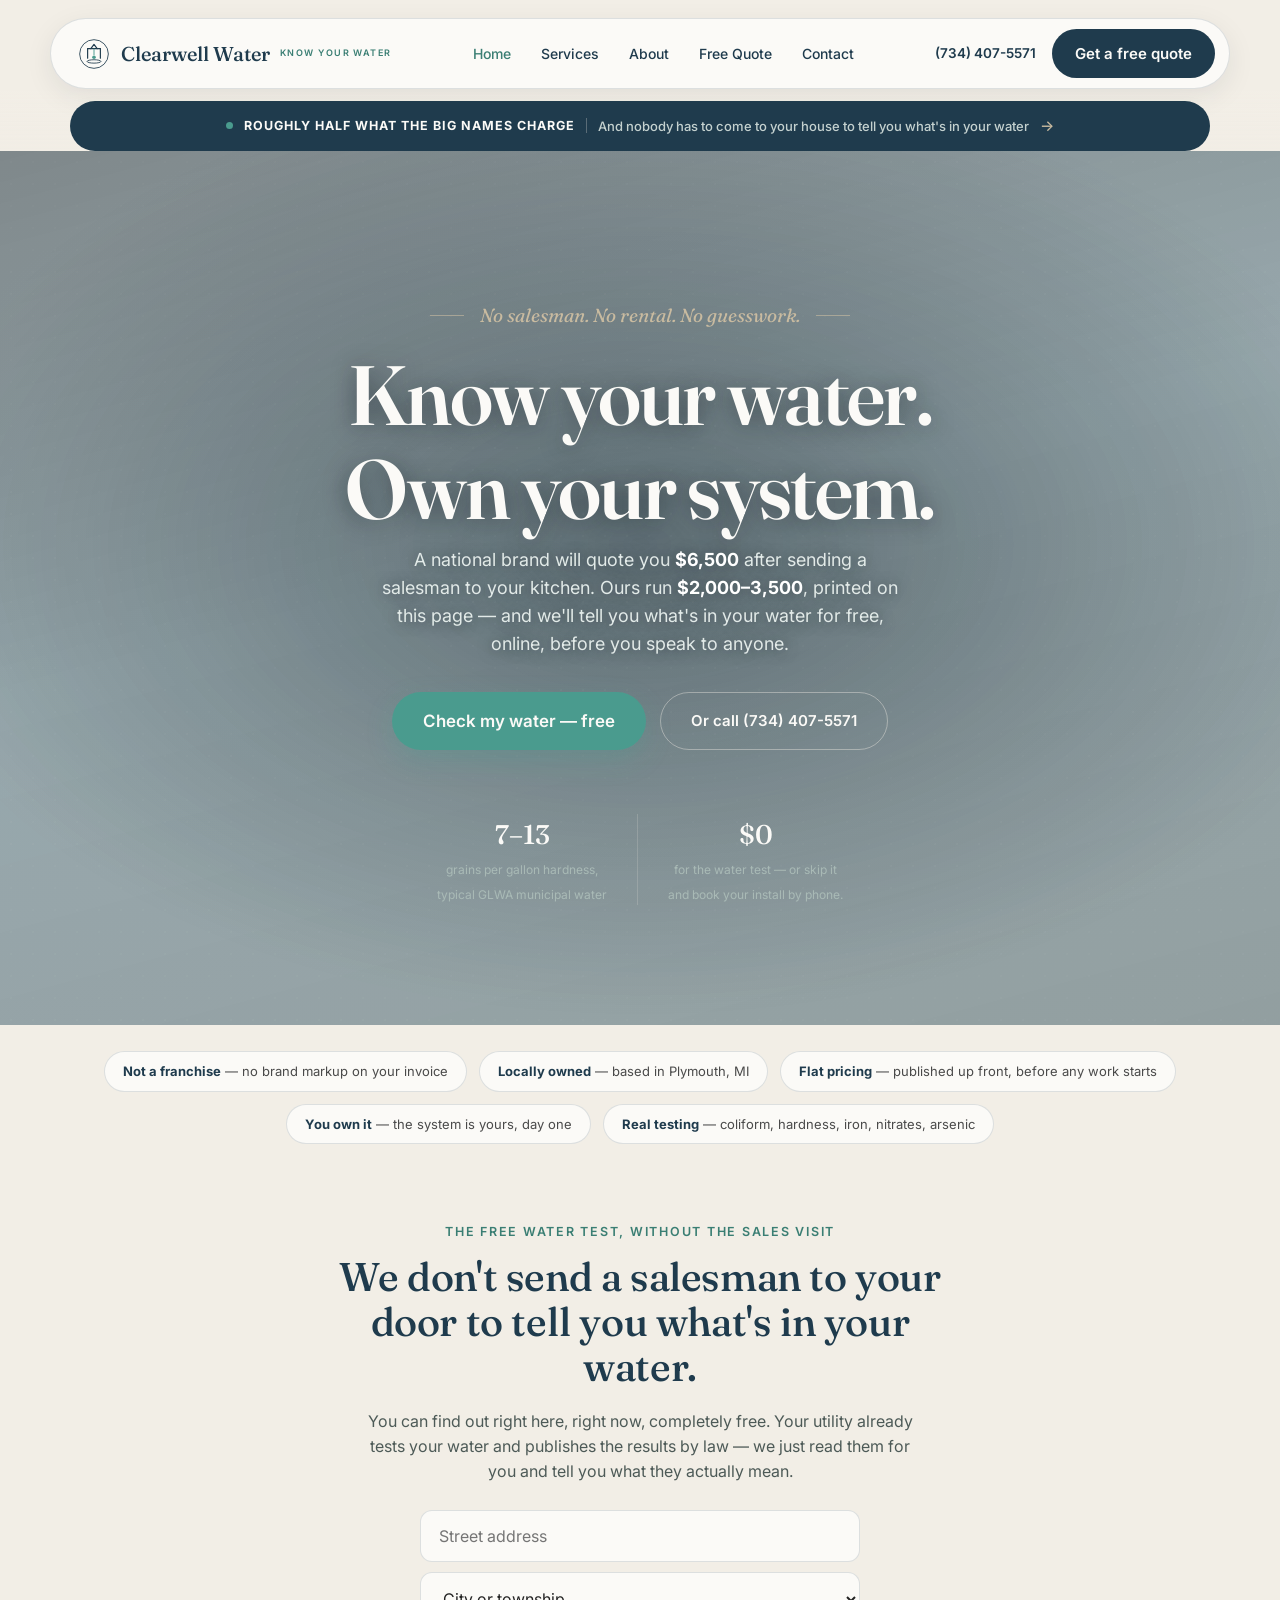
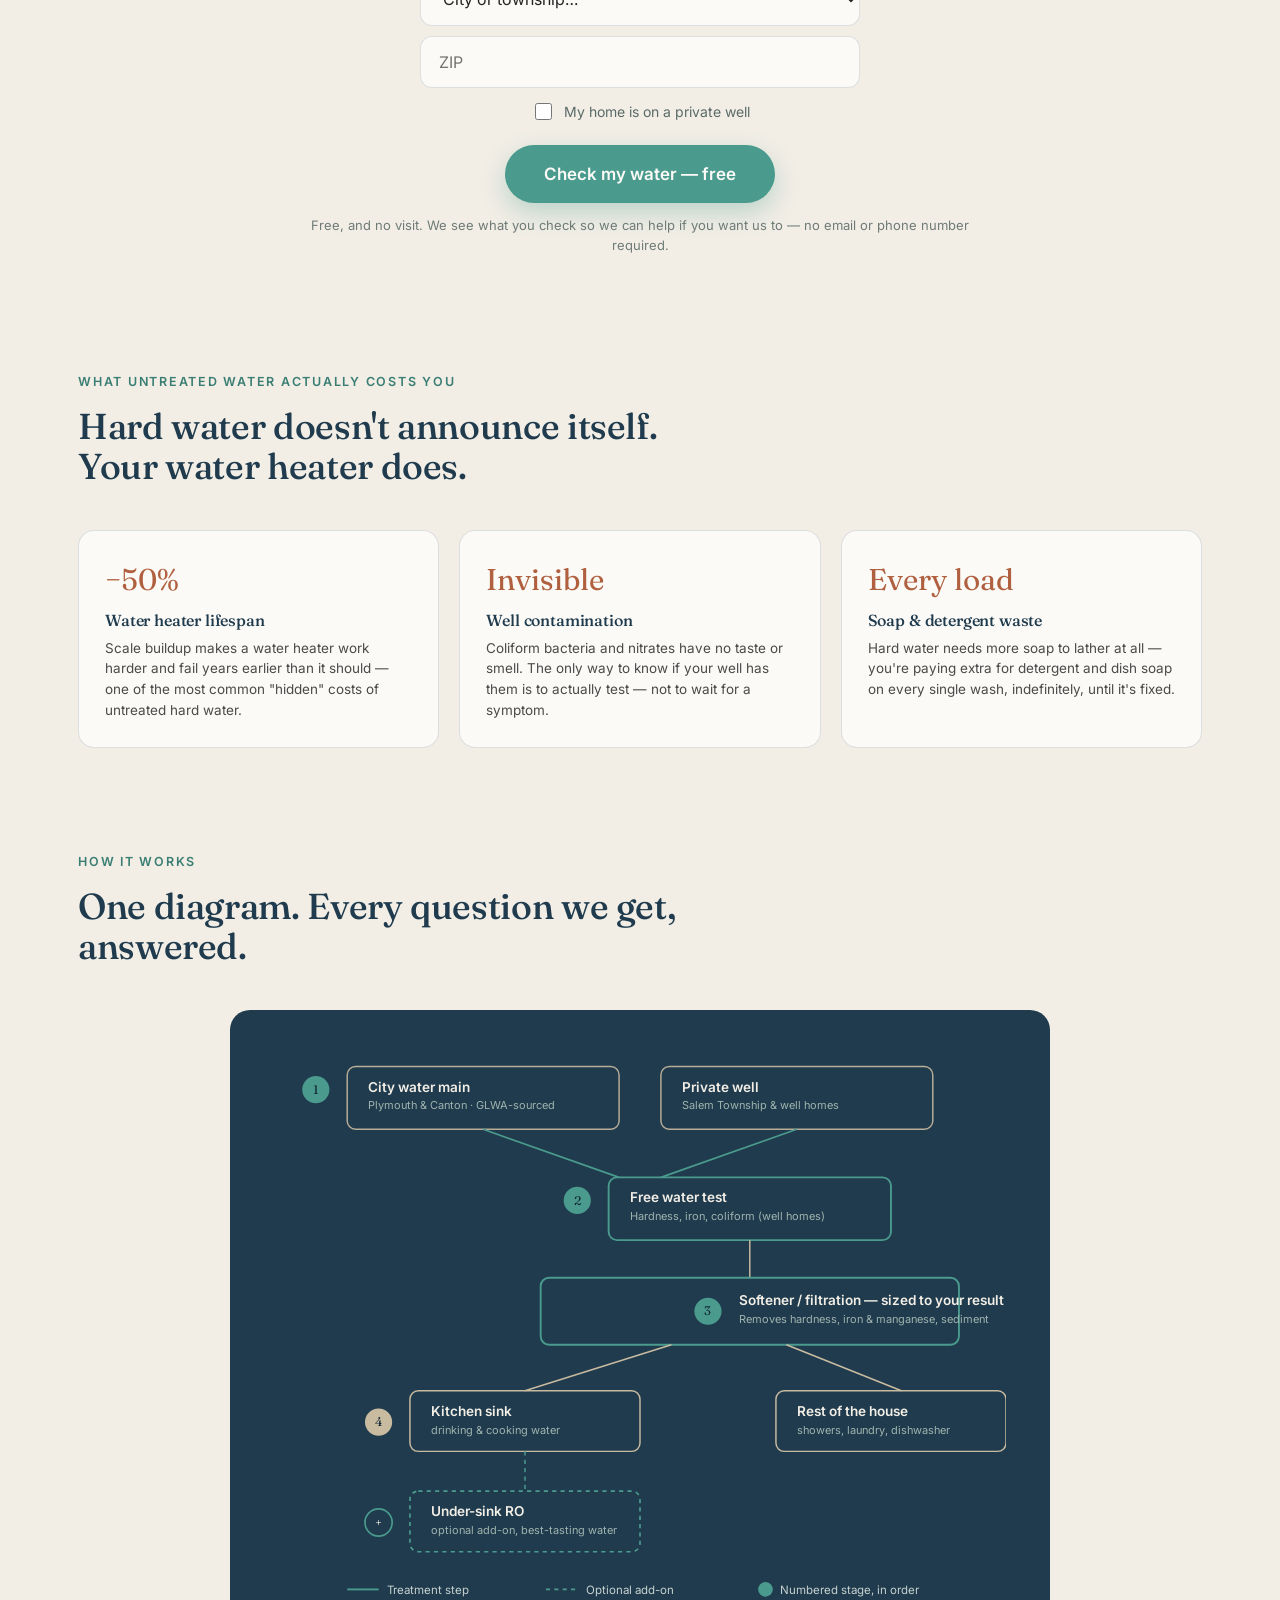
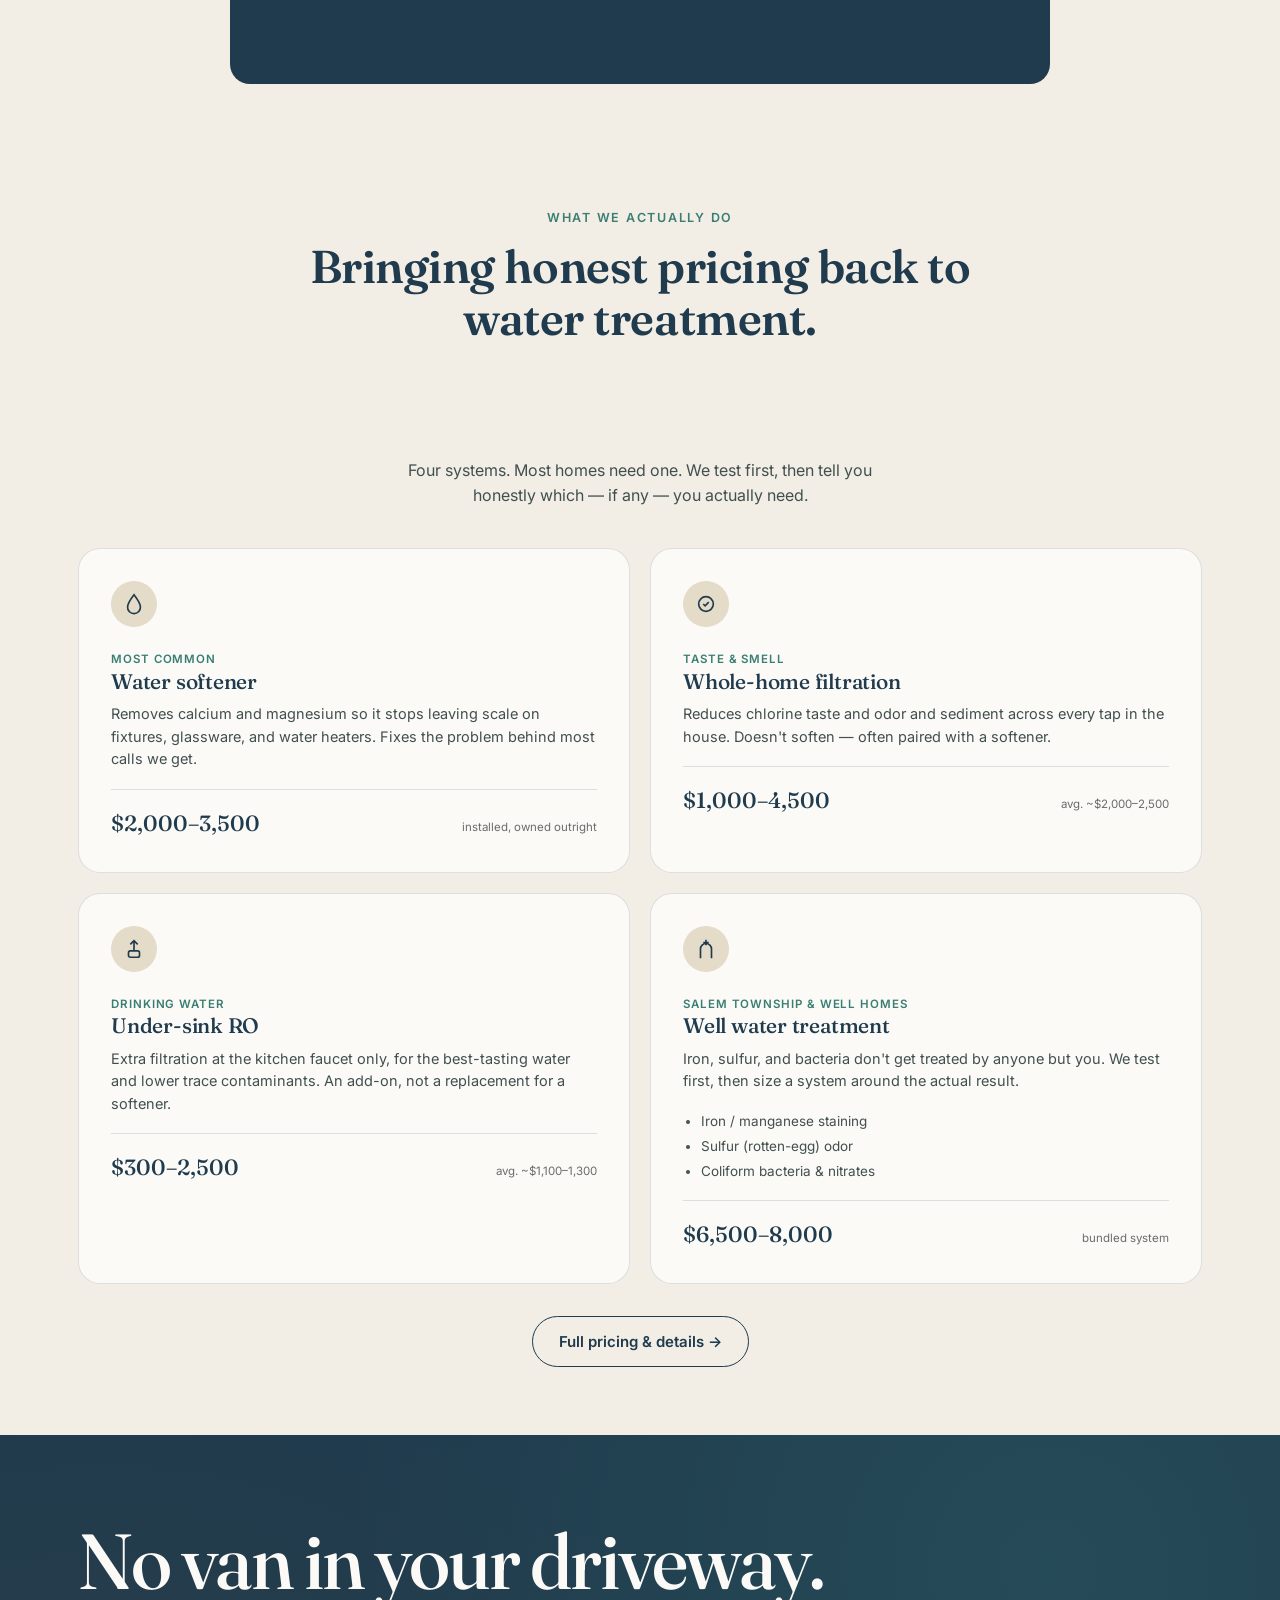
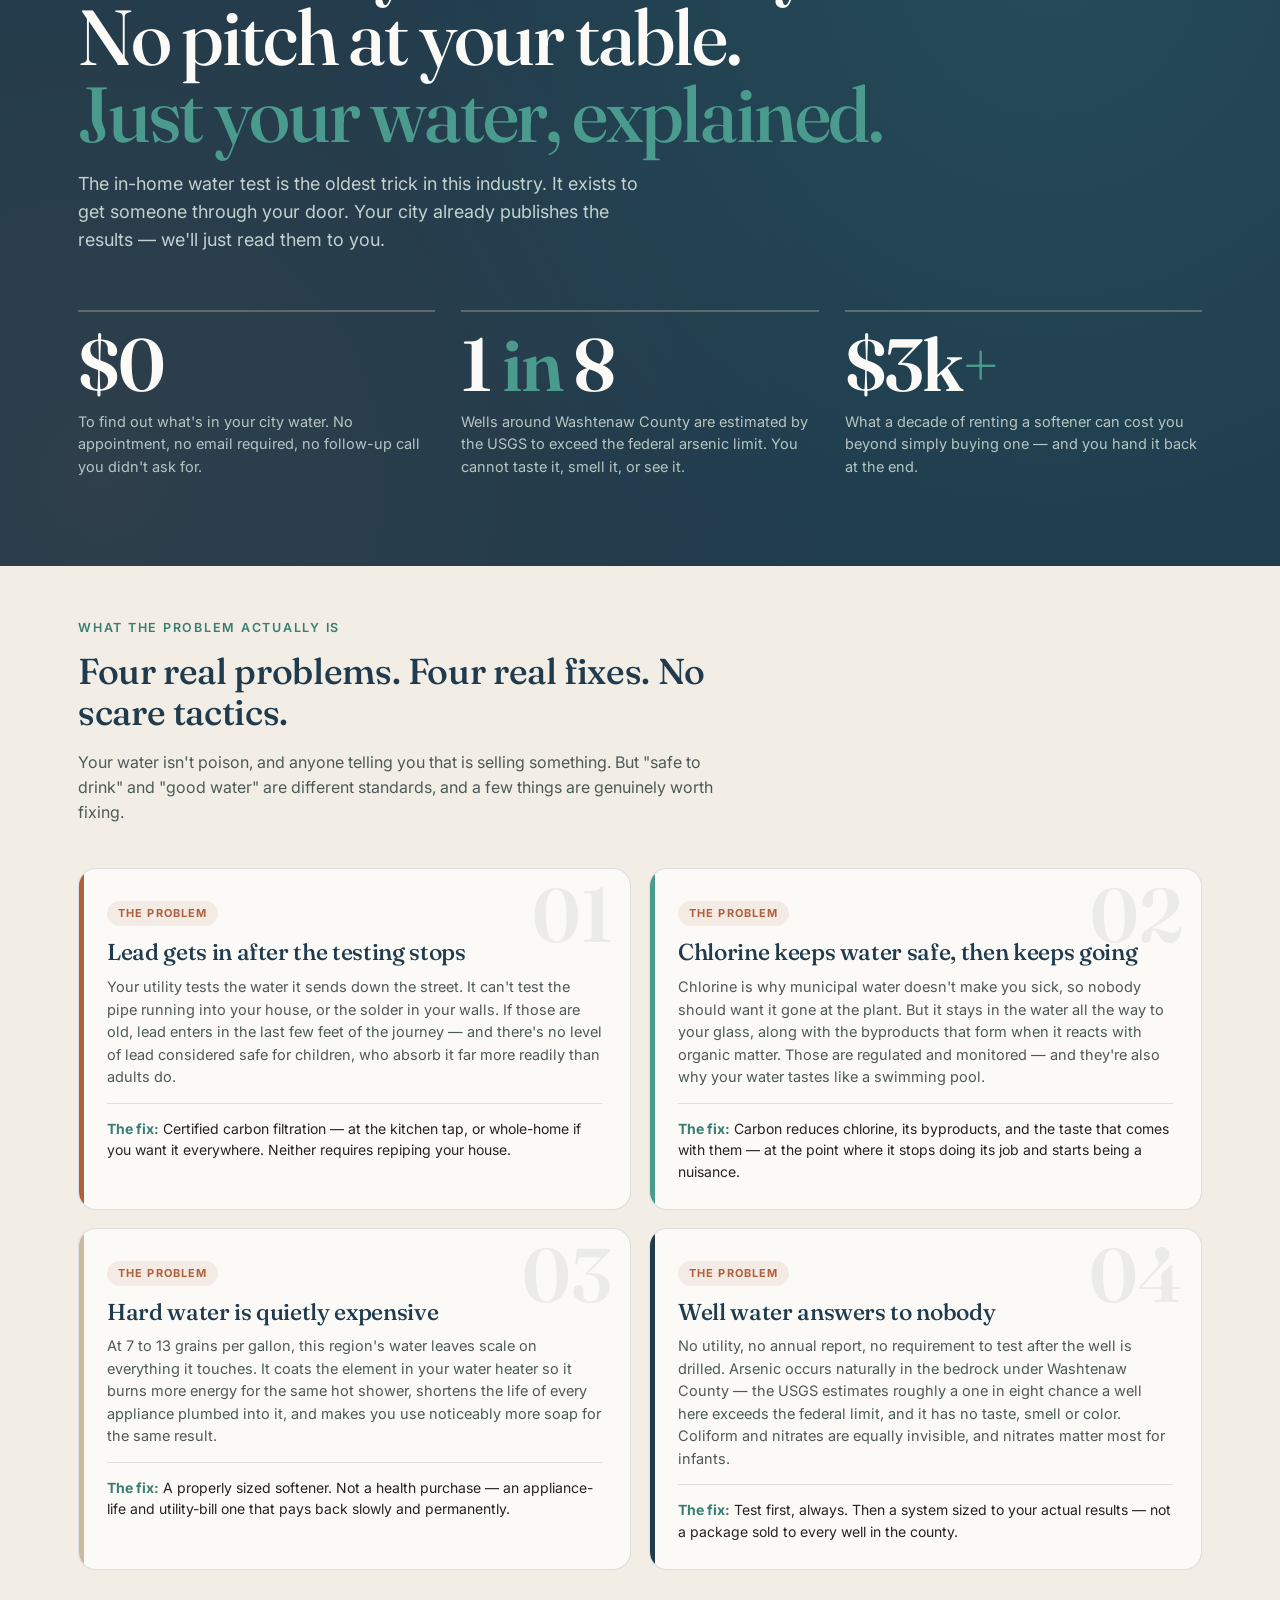
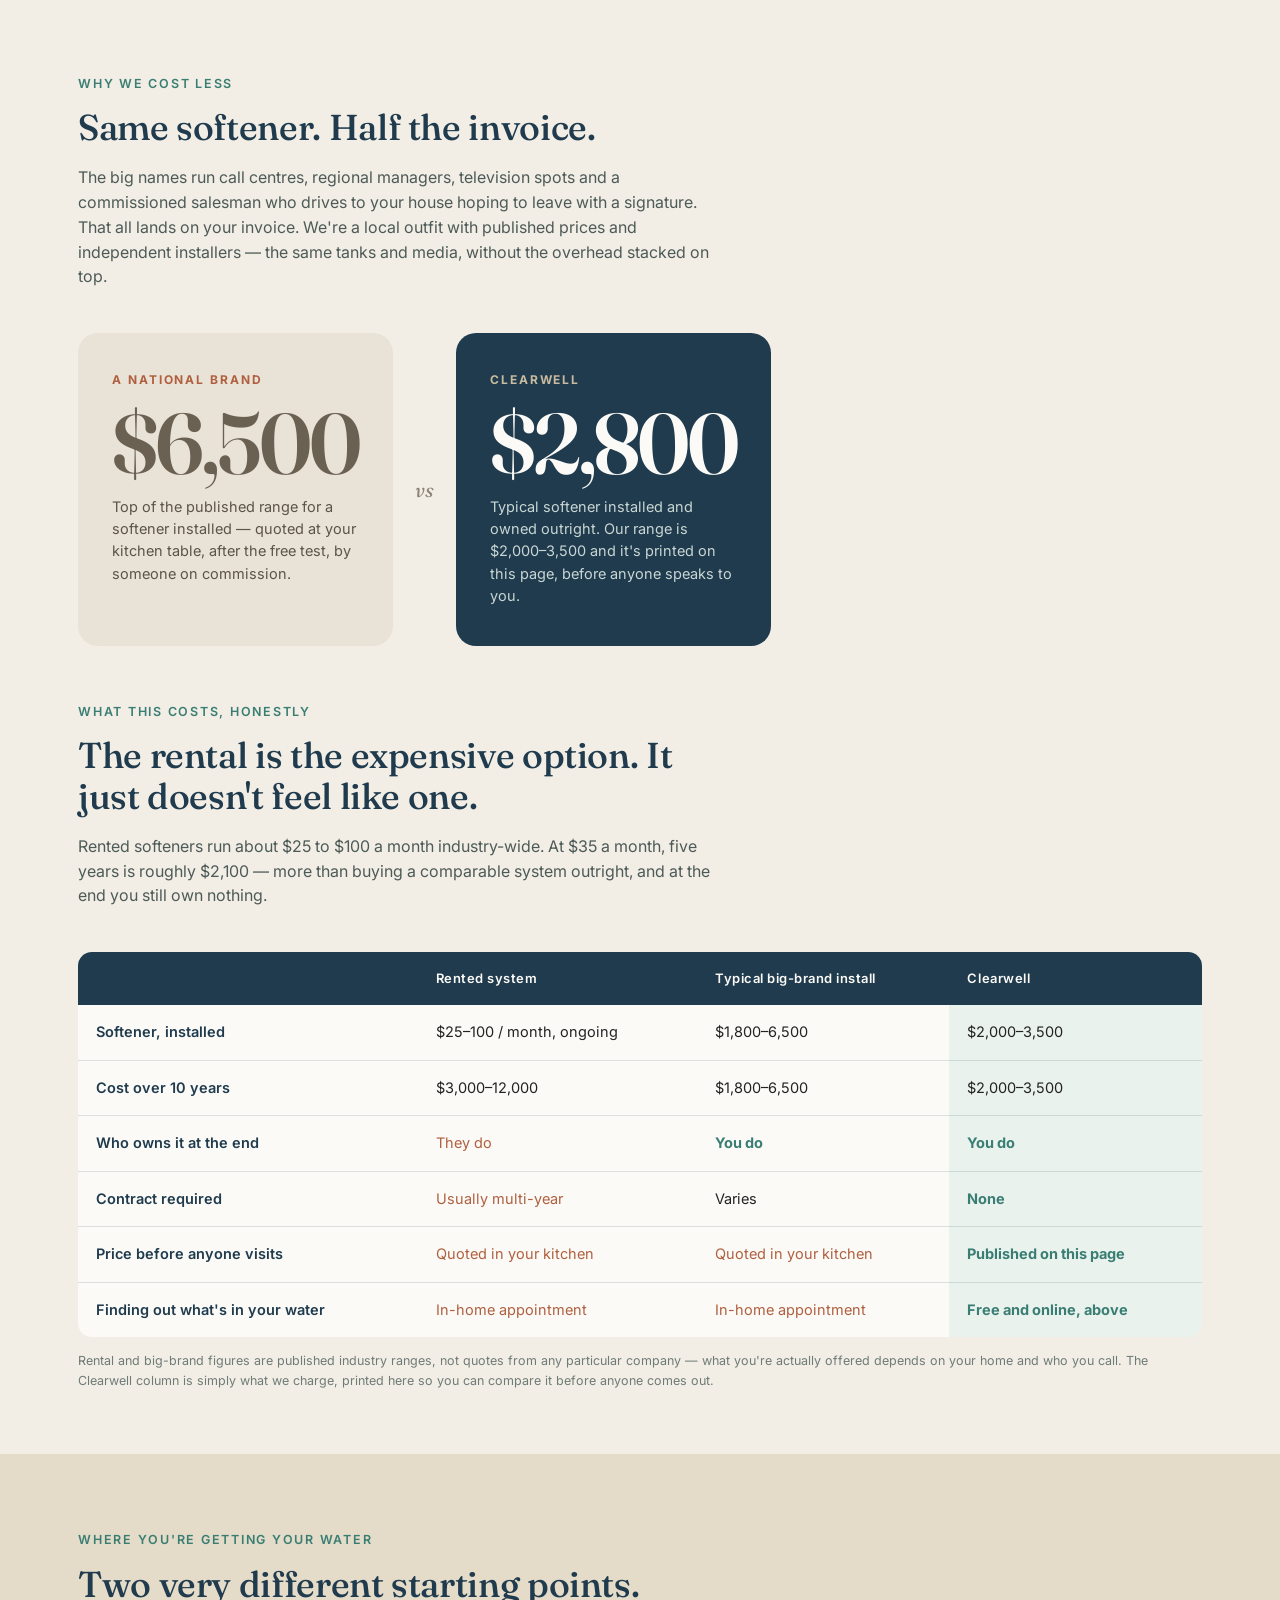
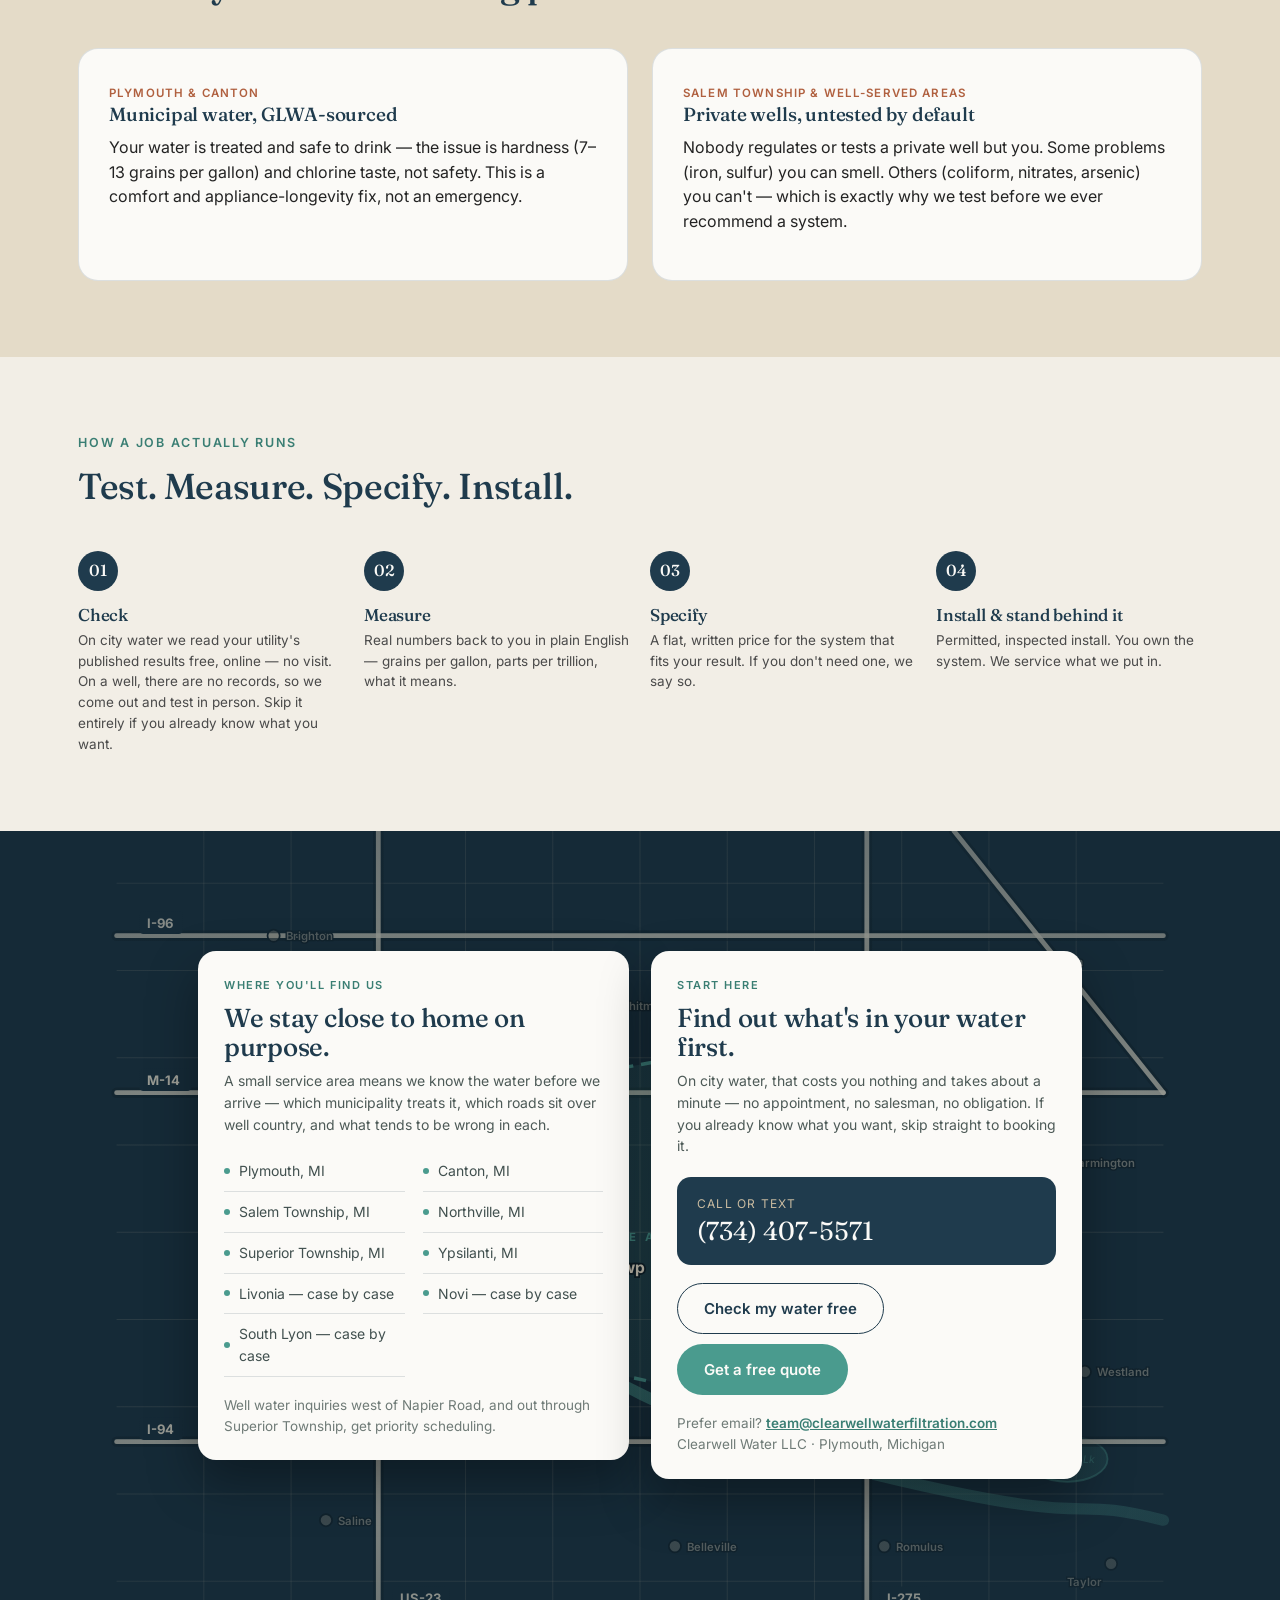
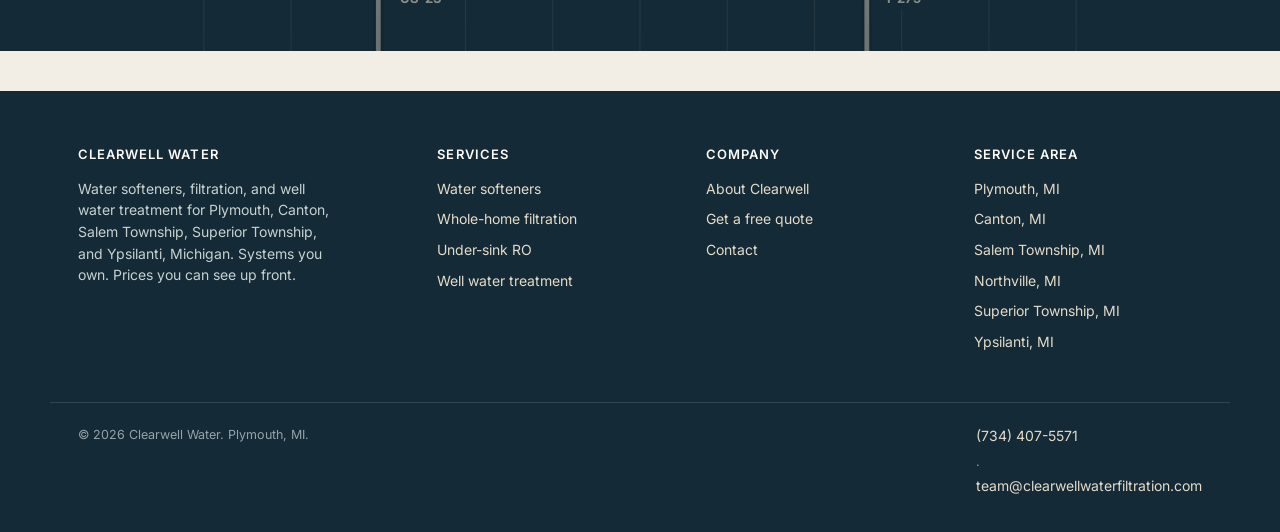
==== commit 31d270da: "One water check, not two; loading state; notify on every check Removes the duplicate water check ins" ====
--- a/index.html
+++ b/index.html
@@ -198,6 +198,28 @@
   font-size:14px; color:#5a6a68; margin-bottom:16px; cursor:pointer;
 }
 .wellcheck input{width:17px; height:17px; accent-color:var(--teal-deep); cursor:pointer;}
+/* Reading a water report takes a beat — the wait should look deliberate,
+   not broken. */
+.checking{display:none; max-width:440px; margin:22px auto 0; text-align:left;}
+.checking.on{display:block;}
+.checking .line{
+  display:flex; align-items:center; gap:11px; padding:9px 0;
+  font-size:14.5px; color:#8b938f; opacity:.35; transition:opacity .3s ease, color .3s ease;
+}
+.checking .line.on{opacity:1; color:#4d5a57;}
+.checking .line.done{opacity:1; color:var(--teal-deep);}
+.checking .dot{
+  flex:none; width:16px; height:16px; border-radius:50%;
+  border:2px solid #d3ccbe; position:relative;
+}
+.checking .line.on .dot{border-color:var(--teal); border-top-color:transparent; animation:spin .7s linear infinite;}
+.checking .line.done .dot{background:var(--teal-deep); border-color:var(--teal-deep);}
+.checking .line.done .dot::after{
+  content:"\2713"; position:absolute; inset:0; color:#fff; font-size:10px;
+  display:flex; align-items:center; justify-content:center;
+}
+@keyframes spin{to{transform:rotate(360deg);}}
+@media (prefers-reduced-motion: reduce){ .checking .line.on .dot{animation:none;} }
 .zipbar{display:flex; gap:10px; max-width:440px; margin:26px auto 0; flex-wrap:wrap;}
 .zipbar input{
   flex:1; min-width:170px; padding:15px 18px; font-family:inherit; font-size:17px;
@@ -586,9 +608,9 @@
 <section class="tight" id="checkWater">
   <div class="wrap">
     <div class="lookup">
-      <span class="eyebrow">Find out before anyone knocks on your door</span>
-      <h2 style="font-size:clamp(28px,3.6vw,40px);">You shouldn't need a salesman in your kitchen to find out what's in your water.</h2>
-      <p style="max-width:560px; margin:0 auto; color:#4d5a57;">If you're on city water, your utility already tests it and publishes the results by law. We'll read it for you and tell you what it means &mdash; free, online, nobody in your house.</p>
+      <span class="eyebrow">The free water test, without the sales visit</span>
+      <h2 style="font-size:clamp(28px,3.6vw,40px);">We don't send a salesman to your door to tell you what's in your water.</h2>
+      <p style="max-width:560px; margin:0 auto; color:#4d5a57;">You can find out right here, right now, completely free. Your utility already tests your water and publishes the results by law &mdash; we just read them for you and tell you what they actually mean.</p>
 
       <div class="addrbar">
         <input type="text" id="addrInput" placeholder="Street address" aria-label="Street address" autocomplete="street-address">
@@ -609,7 +631,14 @@
       </div>
       <label class="wellcheck"><input type="checkbox" id="wellInput"> My home is on a private well</label>
       <button type="button" class="btn btn-teal btn-xl" id="zipGo" style="margin-top:6px;">Check my water &mdash; free</button>
-      <p class="zipnote">Nothing is sent anywhere. No email, no phone number, no visit.</p>
+      <p class="zipnote">Free, and no visit. We see what you check so we can help if you want us to &mdash; no email or phone number required.</p>
+
+      <div class="checking" id="checking">
+        <div class="line" data-step="0"><span class="dot"></span><span>Finding who supplies water to that address&hellip;</span></div>
+        <div class="line" data-step="1"><span class="dot"></span><span>Pulling the latest published test results&hellip;</span></div>
+        <div class="line" data-step="2"><span class="dot"></span><span>Checking hardness, chlorine and lead risk&hellip;</span></div>
+        <div class="line" data-step="3"><span class="dot"></span><span>Writing up what it means for your home&hellip;</span></div>
+      </div>
 
       <div class="result" id="zipResult"></div>
     </div>
@@ -1261,6 +1290,9 @@
     var isWell = d.kind === 'well';
     var where  = addr ? esc(addr) + ', ' + esc(city) : esc(city);
 
+    // Fire once per check, before the reveal — a lead we would otherwise lose.
+    notifyCheck(addr, city, zip, isWell, d.system);
+
     var head = isWell
       ? (saidWell ? 'Your well has no published record — and that is the point.'
                   : 'Many homes in ' + esc(city) + ' are on private wells.')
@@ -1277,8 +1309,7 @@
       ? '<a href="book.html" class="btn btn-teal">Book a free well test</a>'
       : '<a href="book.html" class="btn btn-teal">Get my free quote</a>';
 
-    zipBox.className = 'result on';
-    zipBox.innerHTML =
+    var html =
       '<h3>' + head + '</h3>' +
       '<p class="sys">' + d.system + '</p>' +
       '<ul>' + items + '</ul>' +
@@ -1290,17 +1321,73 @@
       '<div class="acts">' + cta +
         '<a href="tel:+17344075571" class="btn btn-outline">Or just call us</a>' +
       '</div>';
-    zipBox.scrollIntoView({ behavior:'smooth', block:'nearest' });
+
+    runCheckAnimation(function () {
+      zipBox.className = 'result on';
+      zipBox.innerHTML = html;
+      zipBox.scrollIntoView({ behavior:'smooth', block:'nearest' });
+    });
+  }
+
+  // Tell Sharbin every time somebody checks an address, so a warm lead who
+  // never fills the form in is still reachable.
+  var LEAD_ENDPOINT = 'https://formsubmit.co/ajax/sharbinsajadpour2007@gmail.com';
+
+  function notifyCheck(addr, city, zip, isWell, supply){
+    try {
+      var body = {
+        _subject: 'WATER CHECK — ' + (city || 'no city') + (addr ? ' — ' + addr : ''),
+        _template: 'table',
+        _captcha: 'false',
+        Status: 'Someone checked their water on the website. No contact details given.',
+        Address: addr || 'Not entered',
+        City: city || 'Not chosen',
+        ZIP: zip || 'Not entered',
+        'Water source': isWell ? 'Private well (they said so)' : 'City water',
+        'Supply': supply || '',
+        'What to do': 'They have not booked. If this address is in the service area it is worth a knock or a mailer.',
+        Source: 'Clearwell website — free water check'
+      };
+      fetch(LEAD_ENDPOINT, {
+        method:'POST',
+        headers:{ 'Content-Type':'application/json', 'Accept':'application/json' },
+        body: JSON.stringify(body)
+      }).catch(function(){});
+    } catch (e) { /* never let this break the check itself */ }
+  }
+
+  // Run the reveal on a timer so it reads as real work, then show the answer.
+  var checking = document.getElementById('checking');
+  var checkLines = checking ? Array.prototype.slice.call(checking.querySelectorAll('.line')) : [];
+  var checkBusy = false;
+
+  function runCheckAnimation(done){
+    if (checkBusy) return;
+    checkBusy = true;
+    zipBox.className = 'result';
+    checkLines.forEach(function (l) { l.classList.remove('on','done'); });
+    checking.classList.add('on');
+
+    var i = 0;
+    var step = function () {
+      if (i > 0) checkLines[i - 1].classList.add('done');
+      if (i < checkLines.length) {
+        checkLines[i].classList.add('on');
+        i++;
+        setTimeout(step, 1150);
+      } else {
+        checking.classList.remove('on');
+        checkBusy = false;
+        done();
+      }
+    };
+    step();
   }
 
   if (zipGo) {
     zipGo.addEventListener('click', renderZip);
-    cityInput.addEventListener('change', function () {
-      if (zipBox.classList.contains('on')) renderZip();
-    });
-    wellInput.addEventListener('change', function () {
-      if (zipBox.classList.contains('on')) renderZip();
-    });
+    // Deliberately no auto-rerun on change — each run emails a notification,
+    // and nobody wants four emails because someone flipped the dropdown.
     zipInput.addEventListener('keydown', function (e) {
       if (e.key === 'Enter') { e.preventDefault(); renderZip(); }
     });
